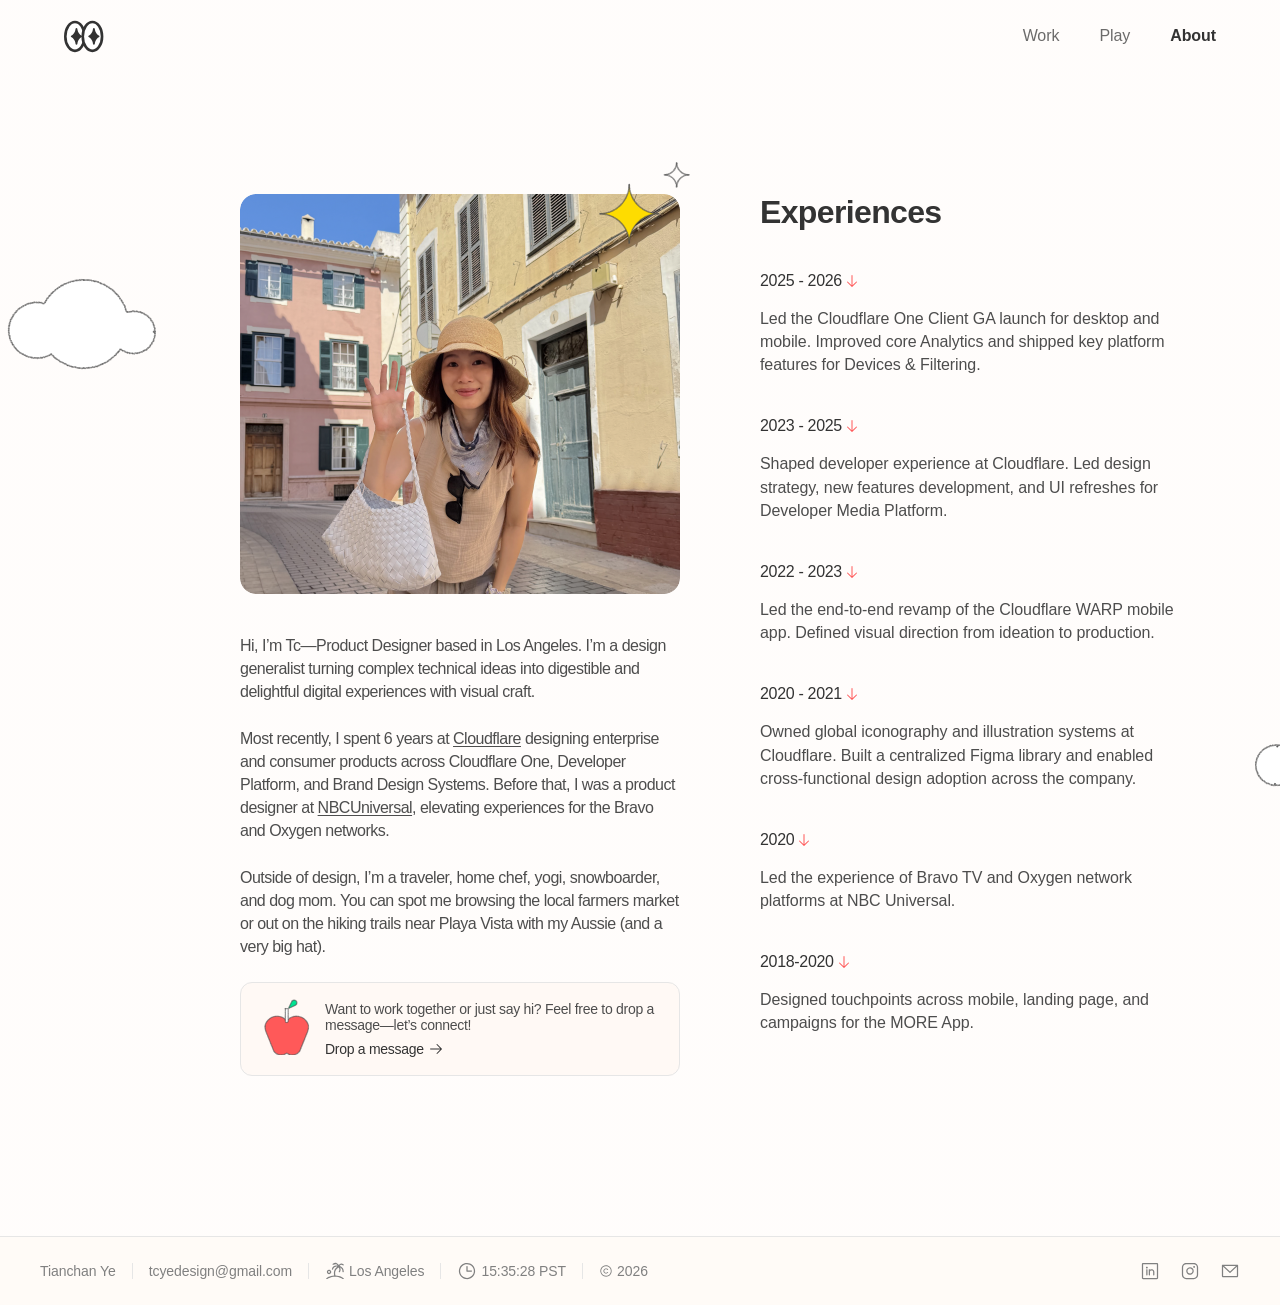
==== about.html @ 5f695e91 "Configure Web3Forms access key for About contact form Also ship sticky-nav scroll-up fix (overflow-x" ====
<!DOCTYPE html>
<html lang="en">
<head>
    <meta charset="UTF-8">
    <meta name="viewport" content="width=device-width, initial-scale=1.0">
    <meta name="description" content="About Tianchan Ye — Product Designer based in Los Angeles.">
    <!-- Web3Forms public access key (safe for frontend). Paste key from https://web3forms.com -->
    <meta name="web3forms-key" content="3dcd7ca0-217a-487b-964f-9d3bfb6b0e5a">
    <link rel="icon" href="assets/icons/favicon.svg?v=favicon-transparent-20260805" type="image/svg+xml">
    <link rel="icon" href="assets/icons/favicon-32.png?v=favicon-transparent-20260805" type="image/png" sizes="32x32">
    <link rel="shortcut icon" href="favicon.ico?v=favicon-transparent-20260805">
    <link rel="apple-touch-icon" href="assets/icons/apple-touch-icon.png?v=favicon-transparent-20260805">
    <link rel="preconnect" href="https://fonts.googleapis.com">
    <link rel="preconnect" href="https://fonts.gstatic.com" crossorigin>
    <link href="https://fonts.googleapis.com/css2?family=Capriola&family=Google+Sans+Flex:ital,opsz,wght@0,6..144,300;0,6..144,400;0,6..144,500;0,6..144,600;0,6..144,700;1,6..144,400&display=swap" rel="stylesheet">
    <link rel="stylesheet" href="css/tokens.css?v=gsf-light-300-20260810">
    <link rel="stylesheet" href="css/styles.css?v=sticky-nav-scroll-up-20260810">
    <link rel="stylesheet" href="css/about.css?v=about-contact-web3forms-20260810">
    <title>Tc — About</title>
</head>
<body class="about-page">
    <div class="page">
        <header class="site-header" data-site-header></header>

        <section class="about-section">
            <img class="about-deco about-deco-cloud-1" src="assets/about/cloud-1.svg?v=cloud1-viewbox-pad-20260809" alt="" width="160" height="98" aria-hidden="true">

            <div class="about-grid">
                <div class="about-col-bio">
                    <div class="about-photo">
                        <div class="about-photo-media">
                            <img src="assets/about/profile.png?v=figma-702-5098-2x-20260809b" alt="Portrait of Tianchan Ye" width="880" height="800">
                        </div>
                        <img class="about-deco about-deco-stars" src="assets/about/star-group.svg?v=stars-photo-440x400-20260809b" alt="" width="91" height="82" aria-hidden="true">
                    </div>
                    <div class="about-bio-block">
                        <div class="about-bio">
                            <p>Hi, I’m Tc—Product Designer based in Los Angeles. I’m a design generalist turning complex technical ideas into digestible and delightful digital experiences with visual craft.</p>
                            <p aria-hidden="true">&nbsp;</p>
                            <p>Most recently, I spent 6 years at <a href="https://www.cloudflare.com/" target="_blank" rel="noopener noreferrer">Cloudflare</a> designing enterprise and consumer products across Cloudflare One, Developer Platform, and Brand Design Systems. Before that, I was a product designer at <a href="https://www.nbcuniversal.com/" target="_blank" rel="noopener noreferrer">NBCUniversal</a>, elevating experiences for the Bravo and Oxygen networks.</p>
                            <p aria-hidden="true">&nbsp;</p>
                            <p>Outside of design, I’m a traveler, home chef, yogi, snowboarder, and dog mom. You can spot me browsing the local farmers market or out on the hiking trails near Playa Vista with my Aussie (and a very big hat).</p>
                        </div>
                        <div class="about-connect">
                            <div class="about-connect-card">
                                <div class="about-connect-apple-wrap" aria-hidden="true">
                                    <img class="about-connect-apple" src="assets/about/apple.svg?v=figma-702-5387-20260810" alt="" width="46" height="56">
                                </div>
                                <div class="about-connect-copy">
                                    <p class="about-connect-note">Want to work together or just say hi? Feel free to drop a message—let’s connect!</p>
                                    <button
                                        type="button"
                                        class="about-connect-btn"
                                        data-about-contact-open
                                        aria-haspopup="dialog"
                                        aria-controls="about-contact-modal"
                                    >
                                        Drop a message
                                        <img class="about-connect-btn-arrow" src="assets/icons/arrow-right.svg?v=figma-702-5387-16-20260810" alt="" width="16" height="16" aria-hidden="true">
                                    </button>
                                </div>
                            </div>
                        </div>
                    </div>
                </div>

                <div class="about-experiences">
                    <h2>Experiences</h2>
                    <div class="experience-list">
                        <article class="experience-item">
                            <div class="experience-date">2025 - 2026 <img src="assets/icons/arrow-down.svg" alt="" width="16" height="16"></div>
                            <p>Led the Cloudflare One Client GA launch for desktop and mobile. Improved core Analytics and shipped key platform features for Devices &amp; Filtering.</p>
                        </article>
                        <article class="experience-item">
                            <div class="experience-date">2023 - 2025 <img src="assets/icons/arrow-down.svg" alt="" width="16" height="16"></div>
                            <p>Shaped developer experience at Cloudflare. Led design strategy, new features development, and UI refreshes for Developer Media Platform.</p>
                        </article>
                        <article class="experience-item">
                            <div class="experience-date">2022 - 2023 <img src="assets/icons/arrow-down.svg" alt="" width="16" height="16"></div>
                            <p>Led the end-to-end revamp of the Cloudflare WARP mobile app. Defined visual direction from ideation to production.</p>
                        </article>
                        <article class="experience-item">
                            <div class="experience-date">2020 - 2021 <img src="assets/icons/arrow-down.svg" alt="" width="16" height="16"></div>
                            <p>Owned global iconography and illustration systems at Cloudflare. Built a centralized Figma library and enabled cross-functional design adoption across the company.</p>
                        </article>
                        <article class="experience-item">
                            <div class="experience-date">2020 <img src="assets/icons/arrow-down.svg" alt="" width="16" height="16"></div>
                            <p>Led the experience of Bravo TV and Oxygen network platforms at NBC Universal.</p>
                        </article>
                        <article class="experience-item">
                            <div class="experience-date">2018-2020 <img src="assets/icons/arrow-down.svg" alt="" width="16" height="16"></div>
                            <p>Designed touchpoints across mobile, landing page, and campaigns for the MORE App.</p>
                        </article>
                    </div>
                </div>
            </div>
        </section>

        <img class="about-deco about-deco-cloud-2" src="assets/about/cloud-2.svg?v=stroke-texture-2px-20260808" alt="" width="104" height="63" aria-hidden="true">

        <footer class="site-footer" data-site-footer></footer>
    </div>

    <div
        class="about-contact-modal"
        id="about-contact-modal"
        role="dialog"
        aria-modal="true"
        aria-labelledby="about-contact-title"
        hidden
    >
        <div class="about-contact-modal__backdrop" data-about-contact-close tabindex="-1"></div>
        <div class="about-contact-modal__panel" role="document" tabindex="-1">
            <div class="about-contact-modal__header">
                <h2 id="about-contact-title" class="about-contact-modal__title">Drop a message</h2>
                <button
                    type="button"
                    class="about-contact-modal__close"
                    data-about-contact-close
                    aria-label="Close message form"
                >
                    <svg width="20" height="20" viewBox="0 0 20 20" fill="none" aria-hidden="true" focusable="false">
                        <path d="M5 5l10 10M15 5L5 15" stroke="currentColor" stroke-width="1.75" stroke-linecap="round"/>
                    </svg>
                </button>
            </div>
            <form class="about-contact-form" data-about-contact-form novalidate>
                <div data-about-contact-fields>
                    <div class="about-contact-field">
                        <label for="about-contact-name">Name</label>
                        <input
                            id="about-contact-name"
                            name="name"
                            type="text"
                            autocomplete="name"
                            required
                            maxlength="120"
                            placeholder="Your name"
                        >
                    </div>
                    <div class="about-contact-field">
                        <label for="about-contact-email">Email</label>
                        <input
                            id="about-contact-email"
                            name="email"
                            type="email"
                            autocomplete="email"
                            required
                            maxlength="160"
                            placeholder="you@example.com"
                        >
                    </div>
                    <div class="about-contact-field">
                        <label for="about-contact-message">Message</label>
                        <textarea
                            id="about-contact-message"
                            name="message"
                            rows="4"
                            required
                            maxlength="2000"
                            placeholder="What would you like to say?"
                        ></textarea>
                    </div>
                    <input
                        id="about-contact-gotcha"
                        class="about-contact-gotcha"
                        type="text"
                        name="_gotcha"
                        tabindex="-1"
                        autocomplete="off"
                        aria-hidden="true"
                    >
                    <p class="about-contact-status" data-about-contact-status hidden></p>
                    <button type="submit" class="about-contact-submit" data-about-contact-submit>
                        Send message
                    </button>
                </div>
                <div class="about-contact-success" data-about-contact-success hidden tabindex="-1">
                    <p class="about-contact-success__copy" data-about-contact-success-copy>
                        Thanks! Your message was sent. I’ll get back to you soon.
                    </p>
                    <button type="button" class="about-contact-submit" data-about-contact-close>
                        Close
                    </button>
                </div>
            </form>
        </div>
    </div>

    <script src="js/site-chrome.js?v=sticky-nav-scroll-up-20260810" data-active="about" data-base=""></script>
    <script src="js/about-contact.js?v=about-contact-web3forms-key-20260810"></script>
</body>
</html>
---- css/tokens.css ----
/**
 * Design tokens — Portfolio-2026
 * Source: Figma Hl0bLM3P7zlajkoFtyNDTm (Work + project frames)
 */

:root {
  /* ——— Color primitives ——— */
  --color-white: #ffffff;
  --color-cream: #fff6ec;
  --color-note: #fffbde;
  --color-peach: #ffd4b8;
  --color-tape: #fedc00;
  --color-hat: #fbad41;
  --color-hat-stripe: #ea8800;
  --color-orange: #ff873f;
  --color-pom: #ea5400;
  --color-accent: #ff5959;
  --color-outline: #c38d6d;
  --color-brow: #a26e51;
  /* Figma Black styles */
  --color-black-strong: #333333;
  --color-black-normal: #4d4d4d;
  --color-black-subtle: #808080;
  --color-black-border: #e6e6e6;
  --color-black-background: #f7f7f7;

  --color-ink: var(--color-black-strong);
  --color-body: var(--color-black-normal);
  --color-muted: var(--color-black-subtle);
  --color-charcoal: #3a3a3a;
  --color-project-fill: #e8e0dc;
  --color-seal: #14b2ff;

  /* ——— Color semantic ——— */
  --bg: var(--color-cream);
  --bg-soft: color-mix(in srgb, var(--color-cream) 20%, transparent);
  --surface: var(--color-white);
  /* Text: only Black strong / normal / subtle — no navy */
  --text: var(--color-black-strong);
  --text-strong: var(--color-black-strong);
  --text-ink: var(--color-black-strong);
  --text-body: var(--color-black-normal);
  --text-muted: var(--color-black-subtle);
  --text-80: var(--color-black-normal);
  --text-66: var(--color-black-subtle);
  --text-accent: var(--color-accent);
  --border: var(--color-black-border);
  --chip: var(--color-black-background);
  --accent: var(--color-accent);
  --note: var(--color-note);
  --note-border: color-mix(in srgb, var(--color-outline) 60%, transparent);
  --note-divider: color-mix(in srgb, var(--color-outline) 60%, transparent);
  --note-shadow: color-mix(in srgb, var(--color-orange) 20%, transparent);
  --outline: color-mix(in srgb, var(--color-outline) 60%, transparent);
  --dog-peach: color-mix(in srgb, var(--color-peach) 60%, transparent);
  --hat-pom: var(--color-pom);
  --project-placeholder: var(--color-project-fill);

  /* ——— Typography primitives ——— */
  --font-sans: "Google Sans Flex", sans-serif;
  --font-display: "Capriola", sans-serif;
  --font-mono: "Reddit Mono", monospace;
  --font-weight-light: 300;
  --font-weight-regular: 400;
  --font-weight-medium: 500;
  --font-weight-semibold: 600;
  --font-weight-bold: 700;

  /* ——— Text styles (from Figma Google Sans Flex) ——— */

  /* Hero title — 64 Semibold / -1.28 */
  --text-hero-size: clamp(40px, 4.5vw, 64px);
  --text-hero-weight: var(--font-weight-semibold);
  --text-hero-line: 1.19;
  --text-hero-tracking: -1.28px;

  /* Name accent (Tc) — Capriola Semibold / -2% */
  --text-name-family: var(--font-display);
  --text-name-weight: var(--font-weight-semibold);
  --text-name-tracking: -0.8px;

  /* Page title (project h1) — 40 Semibold / -0.8 / lh ~1.252 */
  --text-display-size: 40px;
  --text-display-weight: var(--font-weight-semibold);
  --text-display-line: 1.252;
  --text-display-tracking: -0.8px;

  /* Section header (h2) — 32 Semibold / -0.64 / lh ~1.252 */
  --text-title-lg-size: 32px;
  --text-title-lg-weight: var(--font-weight-semibold);
  --text-title-lg-line: 1.252;
  --text-title-lg-tracking: -0.64px;

  /* Subhead / project card title — 24 Semibold / -0.48 / lh ~1.252 */
  --text-title-md-size: 24px;
  --text-title-md-weight: var(--font-weight-semibold);
  --text-title-md-line: 1.252;
  --text-title-md-tracking: -0.48px;

  /* Hero / section intro — 20 Regular / -0.4 / lh 1.4 */
  --text-body-lg-size: 20px;
  --text-body-lg-weight: var(--font-weight-regular);
  --text-body-lg-line: 1.4;
  --text-body-lg-tracking: -0.4px;

  /* Body — 16 Regular / -0.08 / lh ~1.45 */
  --text-body-size: 16px;
  --text-body-weight: var(--font-weight-regular);
  --text-body-line: 1.45;
  --text-body-tracking: -0.08px;

  /* Label / meta / callout / nav — 16 Medium / -0.32 */
  --text-label-size: 16px;
  --text-label-weight: var(--font-weight-medium);
  --text-label-line: 1.252;
  --text-label-tracking: -0.32px;

  /* Nav alias (same as label) */
  --text-nav-size: var(--text-label-size);
  --text-nav-weight: var(--text-label-weight);
  --text-nav-tracking: -0.08px;

  /* Image caption — 14 Regular Italic / -0.28 */
  --text-caption-size: 14px;
  --text-caption-weight: var(--font-weight-regular);
  --text-caption-style: italic;
  --text-caption-line: 1.252;
  --text-caption-tracking: -0.28px;

  /* Chip / footnote — 14 Medium / -0.28 */
  --text-footnote-size: 14px;
  --text-footnote-weight: var(--font-weight-medium);
  --text-footnote-tracking: -0.28px;

  /* Phase tag — 12 Regular / -0.24 */
  --text-tag-size: 12px;
  --text-tag-weight: var(--font-weight-regular);
  --text-tag-tracking: -0.24px;

  /* Figma text style “Note” — 14 Italic / -2% (~-0.28) / Black normal */
  --text-note-size: 14px;
  --text-note-weight: var(--font-weight-regular);
  --text-note-style: italic;
  --text-note-line: normal;
  --text-note-tracking: -0.28px;

  --max: 1440px;
}

/* ——— Text style utilities ——— */
.text-hero {
  font-family: var(--font-sans);
  font-size: var(--text-hero-size);
  font-weight: var(--text-hero-weight);
  line-height: var(--text-hero-line);
  letter-spacing: var(--text-hero-tracking);
}

.text-name {
  font-family: var(--text-name-family);
  font-weight: var(--text-name-weight);
  letter-spacing: var(--text-name-tracking);
  color: var(--text-accent);
}

.text-display {
  font-family: var(--font-sans);
  font-size: var(--text-display-size);
  font-weight: var(--text-display-weight);
  line-height: var(--text-display-line);
  letter-spacing: var(--text-display-tracking);
  color: var(--text-strong);
}

.text-title-lg {
  font-family: var(--font-sans);
  font-size: var(--text-title-lg-size);
  font-weight: var(--text-title-lg-weight);
  line-height: var(--text-title-lg-line);
  letter-spacing: var(--text-title-lg-tracking);
  color: var(--text-strong);
}

.text-title-md {
  font-family: var(--font-sans);
  font-size: var(--text-title-md-size);
  font-weight: var(--text-title-md-weight);
  line-height: var(--text-title-md-line);
  letter-spacing: var(--text-title-md-tracking);
  color: var(--text-strong);
}

.text-body-lg {
  font-family: var(--font-sans);
  font-size: var(--text-body-lg-size);
  font-weight: var(--text-body-lg-weight);
  line-height: var(--text-body-lg-line);
  letter-spacing: var(--text-body-lg-tracking);
  color: var(--text-body);
}

.text-body {
  font-family: var(--font-sans);
  font-size: var(--text-body-size);
  font-weight: var(--text-body-weight);
  line-height: var(--text-body-line);
  letter-spacing: var(--text-body-tracking);
  color: var(--text-body);
}

.text-label {
  font-family: var(--font-sans);
  font-size: var(--text-label-size);
  font-weight: var(--text-label-weight);
  line-height: var(--text-label-line);
  letter-spacing: var(--text-label-tracking);
  color: var(--text-strong);
}

.text-nav {
  font-family: var(--font-sans);
  font-size: var(--text-nav-size);
  font-weight: var(--text-nav-weight);
  letter-spacing: var(--text-nav-tracking);
  text-transform: capitalize;
}

.text-caption {
  font-family: var(--font-sans);
  font-size: var(--text-caption-size);
  font-weight: var(--text-caption-weight);
  font-style: var(--text-caption-style);
  line-height: var(--text-caption-line);
  letter-spacing: var(--text-caption-tracking);
  color: var(--text-muted);
}

.text-footnote {
  font-family: var(--font-sans);
  font-size: var(--text-footnote-size);
  font-weight: var(--text-footnote-weight);
  letter-spacing: var(--text-footnote-tracking);
  color: var(--text-strong);
}

/* Figma “Note” — Google Sans Flex Italic 14 / Black normal (#4d4d4d) */
.text-note {
  font-family: var(--font-sans);
  font-size: var(--text-note-size);
  font-weight: var(--text-note-weight);
  font-style: var(--text-note-style);
  line-height: var(--text-note-line);
  letter-spacing: var(--text-note-tracking);
  color: var(--color-black-normal);
}
---- css/styles.css ----
* {
  box-sizing: border-box;
}

html {
  scroll-behavior: smooth;
  /* Clip sideways overflow WITHOUT creating a scrollport.
     `overflow-x: hidden` forces overflow-y to `auto`, which breaks
     `position: sticky` on the site header (hide/show-on-scroll-up).
     `clip` still blocks horizontal bleed but keeps sticky working. */
  overflow-x: clip;
  max-width: 100%;
  /* Overscroll / rubber-band below footer matches footer fill (not bare white). */
  background-color: color-mix(in srgb, var(--color-cream) 40%, #fff);
}

body {
  margin: 0;
  width: 100%;
  max-width: 100%;
  overflow-x: clip;
  overscroll-behavior-x: none;
  font-family: var(--font-sans);
  background:
    linear-gradient(90deg, rgba(255, 243, 236, 0.2), rgba(255, 243, 236, 0.2)),
    #fff;
  color: var(--text-body);
  -webkit-font-smoothing: antialiased;
}

img {
  display: block;
  max-width: 100%;
}

a {
  color: inherit;
  text-decoration: none;
}

.page {
  position: relative;
  width: 100%;
  max-width: var(--max);
  margin: 0 auto;
  /* Do NOT set overflow-x here — it forces overflow-y to auto and breaks sticky header. */
}

/* Header — Figma 647:3104: py 20 / px 64
   Full-bleed breakout (same technique as `.hero-band`).
   Non-home pages: page wash (#fff + 20% #FFF3EC) + underline.
   Home (over hero only): #FFFAF7 + noise tile. Past hero: same page wash.
   Underline: only when scrolled from top (scrollY > 0), site-wide.
   Auto-hide: translateY(-100%) on scroll down; restore on scroll up. */
.site-header {
  position: sticky;
  top: 0;
  z-index: 100;
  display: flex;
  align-items: center;
  justify-content: space-between;
  width: 100vw;
  margin-left: calc(50% - 50vw);
  padding: 20px 64px;
  /* Default = page body wash (Play / About / project pages). Home overrides below. */
  background-color: #fff;
  background-image: linear-gradient(
    90deg,
    rgba(255, 243, 236, 0.2),
    rgba(255, 243, 236, 0.2)
  );
  border-bottom: 1px solid transparent;
  transform: translateY(0);
  transition:
    transform 0.28s ease,
    background-color 0.2s ease,
    border-color 0.2s ease,
    background-image 0.2s ease;
  will-change: transform;
}

/* Underline once the page has left the very top — matches .hero-band (#e6e6e6) */
.site-header.is-scrolled {
  border-bottom-color: var(--border);
}

/* Home default while header overlaps the hero band */
.site-header.is-home-hero {
  /* Figma 848:7376 Noise — #FFF9F5 + fractalNoise tile (rgba(56,56,56,0.2)) */
  background-color: #fff9f5;
  background-image: url("../assets/hero/v2/hero-noise.png?v=figma-848-7376-20260809");
  background-repeat: repeat;
  background-size: 400px 400px;
}

.site-header.is-hidden {
  transform: translateY(-100%);
}

/* Match page body wash once past the home hero (same as default non-home) */
.site-header.is-past-hero {
  background-color: #fff;
  background-image: linear-gradient(
    90deg,
    rgba(255, 243, 236, 0.2),
    rgba(255, 243, 236, 0.2)
  );
}

@media (prefers-reduced-motion: reduce) {
  .site-header {
    transition: none;
  }
}

.logo {
  display: inline-flex;
  align-items: center;
  justify-content: center;
  flex-shrink: 0;
  width: 40px;
  aspect-ratio: 39 / 32;
  height: auto;
  line-height: 0;
}

.logo img,
.logo-eyes {
  display: block;
  width: 100%;
  height: 100%;
  object-fit: contain;
  object-position: center;
  overflow: visible;
}

.logo-eye {
  transform-box: fill-box;
  transform-origin: center;
  transform: translateY(0);
}

@keyframes logo-eye-bounce {
  0%,
  100% {
    transform: translateY(0);
  }
  35% {
    transform: translateY(-2.5px);
  }
  60% {
    transform: translateY(0.6px);
  }
  80% {
    transform: translateY(-0.4px);
  }
}

.logo:hover .logo-eye--left,
.logo:focus-visible .logo-eye--left {
  animation: logo-eye-bounce 0.5s cubic-bezier(0.34, 1.3, 0.64, 1);
}

.logo:hover .logo-eye--right,
.logo:focus-visible .logo-eye--right {
  animation: logo-eye-bounce 0.5s cubic-bezier(0.34, 1.3, 0.64, 1) 0.07s;
}

@media (prefers-reduced-motion: reduce) {
  .logo:hover .logo-eye,
  .logo:focus-visible .logo-eye {
    animation: none;
  }
}

.nav-cluster {
  display: flex;
  align-items: center;
  margin-left: auto;
}

.nav {
  display: flex;
  align-items: center;
  gap: 40px;
  font-size: var(--text-nav-size);
  font-weight: var(--text-nav-weight);
  letter-spacing: var(--text-nav-tracking);
  line-height: var(--text-label-line);
  text-transform: capitalize;
  color: var(--text-strong);
}

.nav a {
  opacity: 0.72;
  font-weight: inherit;
  transition: opacity 0.2s ease, font-weight 0.2s ease;
}

.nav a:hover {
  opacity: 1;
}

.nav a.active {
  opacity: 1;
  font-weight: var(--font-weight-bold);
}

/* Desktop: text tabs. Mobile: Phosphor list icon opens overflow menu. */
.nav-menu-toggle {
  display: none;
  align-items: center;
  justify-content: center;
  width: 40px;
  height: 40px;
  margin: 0;
  padding: 0;
  border: 0;
  border-radius: 8px;
  background: transparent;
  cursor: pointer;
  color: var(--text-strong);
  flex-shrink: 0;
}

.nav-menu-toggle .nav-menu-icon {
  display: block;
  width: 32px;
  height: 32px;
}

.nav-menu-toggle:focus-visible {
  outline: 2px solid var(--accent);
  outline-offset: 2px;
}

.mode-toggle {
  display: inline-flex;
  align-items: center;
  justify-content: center;
  width: 28px;
  height: 28px;
  padding: 4px;
  border: 0;
  border-radius: 100px;
  background: transparent;
  cursor: default;
  opacity: 0.72;
}

.mode-toggle img {
  width: 20px;
  height: 20px;
}

.project-link {
  display: block;
  color: inherit;
  -webkit-user-drag: none;
}

.project-link:focus-visible {
  outline: 2px solid var(--accent);
  outline-offset: 6px;
  border-radius: 16px;
}

/* Title links keep underline-free look; body copy stays outside anchors for selection */
.project-title-link {
  color: inherit;
  text-decoration: none;
}

.project-title-link:hover,
.project-title-link:focus-visible {
  color: inherit;
}

/* Hero */
/* Full-bleed background band: breaks out of `.page`'s max-width so the
   hero's background color spans the entire viewport width, while `.hero`
   itself keeps the exact same effective width/position (via max-width +
   auto margins) so its content and absolutely-positioned decorations are
   unaffected. */
.hero-band {
  position: relative;
  z-index: 2;
  /* 100vw breakout; overflow-x clip so flower/arrow overhang can't widen the page */
  width: 100vw;
  max-width: 100vw;
  margin-left: calc(50% - 50vw);
  /* Figma 848:7376 Noise — #FFF9F5 + fractalNoise tile (rgba(56,56,56,0.2)) */
  background-color: #fff9f5;
  background-image: url("../assets/hero/v2/hero-noise.png?v=figma-848-7376-20260809");
  background-repeat: repeat;
  background-size: 400px 400px;
  border-bottom: 1px solid var(--border);
  overflow-x: clip;
  overflow-y: visible;
}

/* Keep ::after free for stacking. */
.hero-band::after {
  content: none;
}

.hero-credit {
  position: absolute;
  left: 0;
  right: 0;
  bottom: 16px;
  z-index: 3;
  margin: 0;
  padding: 0 24px;
  text-align: center;
  font-family: var(--font-mono);
  font-size: 12px;
  font-weight: var(--font-weight-regular);
  line-height: 1.3;
  letter-spacing: 0;
  color: var(--color-black-subtle);
  pointer-events: auto;
  -webkit-user-select: text;
  user-select: text;
}

.hero-credit-link {
  position: relative;
  color: inherit;
  text-decoration: underline;
  text-underline-offset: 2px;
}

.hero-credit-link::before {
  content: "";
  position: absolute;
  left: -0.08em;
  right: -0.08em;
  top: 0.05em;
  bottom: 0;
  border-radius: 2px;
  background-color: rgba(254, 220, 0, 0.45);
  mix-blend-mode: multiply;
  opacity: 0;
  transition: opacity 0.2s ease;
  pointer-events: none;
}

.hero-credit-link:hover::before,
.hero-credit-link:focus-visible::before {
  opacity: 1;
}

.hero-credit-link:hover,
.hero-credit-link:focus-visible {
  outline: none;
}

.hero {
  position: relative;
  z-index: 2;
  display: flex;
  align-items: center;
  justify-content: center;
  gap: 80px;
  min-height: 0;
  max-width: var(--max);
  margin: 0 auto;
  padding: 160px 240px 200px;
  overflow: visible;
  /* Empty hero box / overflows don't steal clicks from Featured / Craft below */
  pointer-events: none;
}

.hero > .hero-copy,
.hero > .hero-visual,
.hero > .hero-note {
  pointer-events: auto;
}

.hero > .hero-deco {
  pointer-events: none;
}

.hero-deco {
  position: absolute;
  pointer-events: none;
  z-index: 1;
  display: block;
  max-width: none;
}

/* Stars near dog sit above the dog SVG's transparent bbox */
.hero-star-a,
.hero-star-b,
.hero-star-c,
.hero-star-d {
  will-change: translate;
}

.hero-star-b,
.hero-star-c,
.hero-star-d {
  z-index: 6;
  transform-origin: center;
}

@keyframes hero-star-twinkle {
  0%,
  100% {
    opacity: 1;
    scale: 1;
  }
  50% {
    opacity: 0.2;
    scale: 0.5;
  }
}

.hero-star-b.is-twinkling,
.hero-star-c.is-twinkling,
.hero-star-d.is-twinkling {
  animation: hero-star-twinkle 0.4s ease-in-out;
}

@media (prefers-reduced-motion: reduce) {
  .hero-star-b.is-twinkling,
  .hero-star-c.is-twinkling,
  .hero-star-d.is-twinkling {
    animation: none;
  }
}

/* Figma hero (650:3991) absolute coords in 1440 frame — asset freeze */
.hero-cloud {
  left: -26px;
  top: 61px;
  width: 148px;
  height: 90px;
  will-change: translate;
}

.hero-cloud-2 {
  /* Pin to right edge (Figma 1354/104 in 1440 → right: 1440-1354-104 = -18) */
  left: auto;
  right: -18px;
  top: 240px;
  width: 104px;
  height: 63px;
  transform: rotate(2.67deg);
  will-change: translate;
}

.hero-arrow-path {
  left: 975px;
  top: -35px;
  width: 257px;
  height: 240px;
  z-index: 4;
  will-change: translate;
}

/* Outline star — right of copy / arrow end (Figma Star 1 @ 1203,145 / 48) */
.hero-star-a {
  left: 1203px;
  top: 145px;
  width: 48px;
  height: 48px;
}

/*
 * Dog-orbit stars — Figma § (647:3105) vs Asset_Dog origin (277.57, 80).
 * Positioned as % of .hero-visual (339×388, was 308×353 / 280×321) so they stay
 * dog-relative when the slot scales at narrower breakpoints. Sizes use
 * width% + aspect-ratio so squares stay square as the frame shrinks.
 * Denominators keep the original Figma design-space ratios.
 *
 * Star 2 yellow @ (235.73,173.32)/40 → (-41.84, 93.32)
 * Star 3 outline @ (340.07, 45.22)/20 → ( 62.50,-34.78)
 * Star 4 outline @ (545.86,331.24)/20 → (268.29,251.24)
 */
.hero-star-b {
  left: calc(100% * -41.84 / 280);
  top: calc(100% * 93.32 / 321);
  width: calc(100% * 40 / 280);
  height: auto;
  aspect-ratio: 1;
}

.hero-star-c {
  left: calc(100% * 62.5 / 280);
  top: calc(100% * -34.78 / 321);
  width: calc(100% * 20 / 280);
  height: auto;
  aspect-ratio: 1;
}

.hero-star-d {
  left: calc(100% * 268.29 / 280);
  top: calc(100% * 251.24 / 321);
  width: calc(100% * 20 / 280);
  height: auto;
  aspect-ratio: 1;
}

.hero-track,
.hero-plane {
  display: none;
}

/*
 * Flower — Figma 703:5704 in frame 650:3991 (1440).
 * Absolute: left 1147.63 / top 553.96 / ~101×100.
 * Frame includes 72px header (py 20 + 32 logo); flower is a sibling of
 * the hero section and straddles its bottom border → in .hero-band:
 * left 1167.63px (+20px), bottom 0, translateY(50%).
 * Anchor to the centered --max frame (same as right-side hero clouds) so
 * it shifts right as the viewport grows past 1440.
 */
.hero-band > .hero-flower {
  position: absolute;
  display: block;
  left: calc(50% - (var(--max) / 2) + 1167.63px);
  top: auto;
  right: auto;
  bottom: 0;
  width: 100.88px;
  height: 100px;
  transform: translateY(50%);
  z-index: 5;
  pointer-events: auto;
  cursor: pointer;
  will-change: translate;
}

.hero-band > .hero-flower .hero-flower-static,
.hero-band > .hero-flower .hero-flower-bloom,
.hero-band > .hero-flower .hero-flower-center,
.hero-band > .hero-flower .hero-flower-line {
  position: absolute;
  inset: 0;
  display: block;
  width: 100%;
  height: 100%;
  pointer-events: none;
}

/* Petal shadows stay fixed under the bloom */
.hero-band > .hero-flower .hero-flower-static {
  z-index: 0;
}

/* Only white petals rotate — origin = yellow center (45.0282, 44.717) in 102 viewBox */
.hero-band > .hero-flower .hero-flower-bloom {
  z-index: 1;
  transform: rotate(0deg);
  transform-origin: 44.145% 43.84%;
  transition: transform 0.6s ease-in-out;
}

/* Yellow center + white inner highlight stay fixed above petals */
.hero-band > .hero-flower .hero-flower-center {
  z-index: 2;
}

/* Lower-right line stays fixed above the center */
.hero-band > .hero-flower .hero-flower-line {
  z-index: 3;
}

.hero-band > .hero-flower:hover .hero-flower-bloom {
  transform: rotate(360deg);
}

@media (prefers-reduced-motion: reduce) {
  .hero-band > .hero-flower .hero-flower-bloom {
    transition: none;
  }

  .hero-band > .hero-flower:hover .hero-flower-bloom {
    transform: rotate(0deg);
  }
}

/*
 * Arrow 2 — Figma ~76×97, centered; sits fully just below the hero banner.
 * Lives in .hero-band so it stacks above the hero noise fill.
 */
.hero-band > .deco-arrow-2 {
  position: absolute;
  left: 50%;
  top: auto;
  right: auto;
  bottom: 0;
  width: 76px;
  height: 97px;
  transform: translate(-50%, 100%);
  z-index: 6;
  pointer-events: none;
}

.hero-copy {
  position: relative;
  z-index: 2;
  flex: 0 1 600px;
  max-width: 600px;
  display: flex;
  flex-direction: column;
  gap: 24px;
  padding-top: 60px;
  order: 2;
}

.hero-copy-text {
  display: flex;
  flex-direction: column;
  gap: 16px;
  max-width: 520px;
}

.hero-copy > .live-tag {
  margin-top: 0;
  align-self: flex-start;
  width: fit-content;
  max-width: none;
}

.hero-title {
  margin: 0;
  font-family: var(--font-display);
  font-size: 40px;
  font-weight: 600;
  line-height: normal;
  letter-spacing: -0.8px;
  color: var(--text-strong);
}

.hero-title .accent {
  color: #ff5959;
  margin-left: 1px;
}

/* Explicit spacer — margin on inline glyphs is cancelled by title letter-spacing */
.hero-title .hero-kern-before-comma {
  display: inline-block;
  width: 2px;
}

.hero-title .name-c {
  margin-left: -3px;
  margin-right: 1px;
}

.hero-desc {
  margin: 0;
  max-width: 520px;
  font-family: var(--font-sans);
  font-size: 18px;
  font-weight: 400;
  line-height: 28px;
  letter-spacing: -0.36px;
  color: var(--text-strong);
}

/* Figma Live Tag 848:5451 — LA · time · temp — always one horizontal row */
.live-tag {
  display: inline-flex;
  flex-wrap: nowrap;
  align-items: center;
  justify-content: flex-start;
  gap: 8px;
  width: fit-content;
  max-width: none;
  height: auto;
  min-height: 0;
  padding: 10px 12px;
  border-radius: 20px;
  border: 1px solid rgba(0, 0, 0, 0.06);
  background: rgba(0, 0, 0, 0.02);
  font-family: var(--font-mono);
  font-size: 14px;
  font-weight: var(--font-weight-regular);
  letter-spacing: -0.28px;
  line-height: 1;
  white-space: nowrap;
  color: var(--color-black-normal);
}

.live-tag-item {
  display: inline-flex;
  flex-wrap: nowrap;
  align-items: center;
  flex-shrink: 0;
  gap: 8px;
  white-space: nowrap;
  line-height: 1;
}

.live-tag-item img {
  width: 16px;
  height: 16px;
  flex-shrink: 0;
  display: block;
}

.live-tag-dot {
  width: 3px;
  height: 3px;
  flex-shrink: 0;
  background: var(--color-black-normal);
}

.chip {
  display: inline-flex;
  align-items: center;
  gap: 8px;
  height: auto;
  padding: 6px 12px;
  border-radius: 8px;
  border: 1px solid rgba(0, 0, 0, 0.06);
  background: rgba(0, 0, 0, 0.03);
  font-size: 14px;
  font-weight: 500;
  letter-spacing: -0.28px;
  line-height: 1.2;
  color: var(--text-strong);
  white-space: nowrap;
}

.project-meta .chip,
.craft-card-meta .chip {
  gap: 0;
}

.chip-design {
  background: rgba(254, 163, 219, 0.1);
  border-color: rgba(254, 163, 219, 0.8);
}

.chip-code {
  background: rgba(169, 143, 252, 0.1);
  border-color: rgba(169, 143, 252, 0.8);
}

.chip-play {
  background: rgba(254, 220, 0, 0.1);
  border-color: rgba(255, 190, 53, 0.8);
}

/* CF1 “AI-Augmented Workflow” — red→pink + yellow tracers along gray border */
@property --chip-ai-angle {
  syntax: "<angle>";
  inherits: false;
  initial-value: 0deg;
}

.chip--ai {
  position: relative;
  isolation: isolate;
  border-color: var(--border);
  box-shadow: none;
  /* Soft blush fill — #FFA2DB at 6% */
  background: rgba(255, 162, 219, 0.06);
  /* Soft blush that pairs with --color-accent (#ff5959); no pink token in tokens.css */
  --chip-ai-pink: #ff7a9c;
  /* Lighter pink falloff for tracer 2 (distinct soft tip when both lobes show) */
  --chip-ai-pink-soft: color-mix(in srgb, var(--chip-ai-pink) 40%, white);
}

.chip--ai::before {
  content: "";
  position: absolute;
  inset: -1px;
  border-radius: inherit;
  padding: 1px;
  /* Dual soft lobes ~180° apart — red→pink then pink→soft pink, one shared rotation */
  background: conic-gradient(
    from var(--chip-ai-angle),
    transparent 0deg,
    transparent 112deg,
    color-mix(in srgb, var(--color-accent) 0%, transparent) 128deg,
    color-mix(in srgb, var(--color-accent) 45%, transparent) 142deg,
    var(--color-accent) 154deg,
    var(--chip-ai-pink) 166deg,
    color-mix(in srgb, var(--chip-ai-pink) 35%, transparent) 174deg,
    transparent 180deg,
    transparent 292deg,
    color-mix(in srgb, var(--chip-ai-pink) 0%, transparent) 308deg,
    color-mix(in srgb, var(--chip-ai-pink) 45%, transparent) 322deg,
    var(--chip-ai-pink) 334deg,
    var(--chip-ai-pink-soft) 346deg,
    color-mix(in srgb, var(--chip-ai-pink-soft) 35%, transparent) 354deg,
    transparent 360deg
  );
  -webkit-mask:
    linear-gradient(#fff 0 0) content-box,
    linear-gradient(#fff 0 0);
  -webkit-mask-composite: xor;
  mask:
    linear-gradient(#fff 0 0) content-box,
    linear-gradient(#fff 0 0);
  mask-composite: exclude;
  pointer-events: none;
  z-index: 1;
  animation: chip-ai-trace 8s linear infinite;
}

@keyframes chip-ai-trace {
  to {
    --chip-ai-angle: 360deg;
  }
}

@media (prefers-reduced-motion: reduce) {
  .chip--ai::before {
    animation: none;
    /* Soft static red→pink + pink spots on opposite sides of the gray border */
    background: conic-gradient(
      from 210deg,
      transparent 0deg,
      transparent 112deg,
      color-mix(in srgb, var(--color-accent) 0%, transparent) 128deg,
      color-mix(in srgb, var(--color-accent) 45%, transparent) 142deg,
      var(--color-accent) 154deg,
      var(--chip-ai-pink) 166deg,
      color-mix(in srgb, var(--chip-ai-pink) 35%, transparent) 174deg,
      transparent 180deg,
      transparent 292deg,
      color-mix(in srgb, var(--chip-ai-pink) 0%, transparent) 308deg,
      color-mix(in srgb, var(--chip-ai-pink) 45%, transparent) 322deg,
      var(--chip-ai-pink) 334deg,
      var(--chip-ai-pink-soft) 346deg,
      color-mix(in srgb, var(--chip-ai-pink-soft) 35%, transparent) 354deg,
      transparent 360deg
    );
  }
}

.chip img,
.inline-icon {
  width: 20px;
  height: 20px;
  flex-shrink: 0;
}

/* Hero devices */
.hero-devices {
  position: relative;
  z-index: 2;
  flex: 0 0 481px;
  width: 481px;
  height: 426px;
  margin-left: auto;
}

.hero-desktop {
  position: absolute;
  left: 104px;
  top: 0;
  width: 377px;
  height: 324px;
}

.hero-desktop-shadow {
  position: absolute;
  left: 15px;
  top: 15px;
  width: 360px;
  height: 309px;
  border-radius: 11px;
  background: rgba(255, 135, 63, 0.1);
}

.hero-desktop-window {
  position: absolute;
  inset: 0;
  display: block;
  width: 100%;
  height: 100%;
  max-width: none;
}

.hero-mobile {
  position: absolute;
  left: 0;
  top: 173px;
  width: 145px;
  height: 253px;
  z-index: 3;
}

.hero-mobile-shadow {
  position: absolute;
  left: 12px;
  top: 12px;
  width: 145px;
  height: 241px;
  border-radius: 11px;
  background: rgba(255, 135, 63, 0.1);
}

.hero-mobile-frame {
  position: relative;
  width: 145px;
  height: 241px;
}

.hero-mobile-shell {
  display: block;
  width: 145px;
  height: 241px;
  max-width: none;
}

.hero-mobile-screen {
  position: absolute;
  left: 18px;
  top: 53px;
  width: 107px;
  height: 118px;
  max-width: none;
}

/* Sticky note — CSS card height hugs copy; scalable sketch frame + fixed tape.
   Paper 220px wide; body padding 24px all sides. */
.hero-note {
  position: absolute;
  /* Viewport left edge; hover translateX(16px) → 16px inset when slid out */
  left: calc(50% - 50vw);
  top: auto;
  bottom: 40px;
  width: 252px; /* peek strip + paper (220) + tape overhang + hover offset */
  height: auto;
  z-index: 6;
  transform: none;
  overflow: visible;
  pointer-events: auto;
}

.hero-note-card {
  position: relative;
  width: 220px;
  height: auto;
  box-sizing: border-box;
  padding: 0;
  border: 0;
  border-radius: 10px;
  background: #fff6dc;
  /* Soft orange offset shadow (was baked into note-frame) */
  box-shadow: 10px 10px 0 rgba(255, 135, 63, 0.1);
  overflow: visible;
  /* Peek: show tape + right edge (~46px); rest off-screen to the left */
  transform: translateX(-174px);
  transition: transform 0.45s cubic-bezier(0.22, 1, 0.36, 1);
  will-change: transform;
}

.hero-note:hover .hero-note-card,
.hero-note:focus-within .hero-note-card {
  transform: translateX(16px);
}

.hero-note-frame {
  position: absolute;
  /* viewBox pads ~2px around paper so strokes aren’t clipped */
  left: -2px;
  top: -2px;
  width: calc(100% + 4px);
  height: calc(100% + 4px);
  max-width: none;
  pointer-events: none;
  user-select: none;
  display: block;
  overflow: visible;
}

.hero-note-tape {
  position: absolute;
  /* Horizontal tape SVG, rotated to hang on the right edge (half on / half off). */
  left: 234px;
  top: 20px;
  width: 102.161px;
  height: 28.43px;
  max-width: none;
  transform: rotate(90deg);
  transform-origin: 0 0;
  pointer-events: none;
  user-select: none;
  display: block;
  z-index: 2;
}

.hero-note-body {
  position: relative;
  padding: 24px;
  display: flex;
  flex-direction: column;
  gap: 10px;
  z-index: 1;
  pointer-events: auto;
  -webkit-user-select: text;
  user-select: text;
}

.hero-note-intro {
  margin: 0;
  font-family: var(--font-sans);
  font-size: 12px;
  font-weight: 400;
  line-height: 1.35;
  letter-spacing: -0.02em;
  color: var(--color-black-normal);
}

.hero-note-divider {
  display: block;
  width: 100%;
  height: 1px;
  margin: 0;
  pointer-events: none;
}

.hero-note-list {
  list-style: none;
  margin: 0;
  padding: 0;
  display: flex;
  flex-direction: column;
  gap: 6px;
}

.hero-note-list li {
  display: flex;
  align-items: center;
  gap: 6px;
  margin: 0;
  font-family: var(--font-sans);
  font-size: 12px;
  font-weight: 400;
  line-height: 1.3;
  letter-spacing: -0.02em;
  color: var(--color-black-normal);
}

.hero-note-list li img {
  width: 12px;
  height: 12px;
  flex-shrink: 0;
}

.hero-note-link {
  position: relative;
  color: inherit;
  text-decoration: underline;
  text-underline-offset: 2px;
}

.hero-note-link::before {
  content: "";
  position: absolute;
  left: -0.08em;
  right: -0.08em;
  top: 0.05em;
  bottom: 0;
  border-radius: 2px;
  background-color: rgba(254, 220, 0, 0.45);
  mix-blend-mode: multiply;
  opacity: 0;
  transition: opacity 0.2s ease;
  pointer-events: none;
}

.hero-note-link:hover::before,
.hero-note-link:focus-visible::before {
  opacity: 1;
}

.hero-note-link:hover,
.hero-note-link:focus-visible {
  outline: none;
}

@media (prefers-reduced-motion: reduce) {
  .hero-note-card {
    transition: none;
  }
}

/* Case-study hero covers: lock to same 960×600 frame as homepage CF1/WARP */
.project-page .case-header .case-media {
  aspect-ratio: 960 / 600;
  overflow: hidden;
  border-radius: 16px;
}

.project-page .case-header .case-media img {
  width: 100%;
  height: 100%;
  object-fit: cover;
}

.visually-hidden {
  position: absolute;
  width: 1px;
  height: 1px;
  padding: 0;
  margin: -1px;
  overflow: hidden;
  clip: rect(0, 0, 0, 0);
  white-space: nowrap;
  border: 0;
}

/* Sections */
.section {
  position: relative;
  z-index: 1;
  padding: 160px 240px;
  border-bottom: 1px solid var(--border);
}

.section-header {
  display: flex;
  flex-direction: column;
  align-items: center;
  gap: 24px;
  max-width: 800px;
  margin: 0 auto 120px;
  text-align: center;
}

.section-header-inline {
  flex-direction: row;
  align-items: center;
  justify-content: flex-start;
  gap: 8px;
  max-width: none;
  width: 100%;
  margin: 0 0 40px;
  text-align: left;
  padding: 8px 0;
}

.section-header img {
  width: 48px;
  height: 48px;
}

/* Play header flower — same petal spin as home .hero-flower */
.play-flower {
  position: relative;
  width: 66px;
  height: 64px;
  flex-shrink: 0;
  cursor: pointer;
}

.play-flower-bloom,
.play-flower-center {
  position: absolute;
  inset: 0;
  display: block;
  width: 100%;
  height: 100%;
  pointer-events: none;
}

/* Beat `.section-header img` (48×48) so layers fill the 66×64 slot */
.section-header .play-flower img {
  width: 100%;
  height: 100%;
}

.play-flower-bloom {
  z-index: 1;
  transform: rotate(0deg);
  transform-origin: 44.145% 43.84%;
  transition: transform 0.6s ease-in-out;
}

.play-flower-center {
  z-index: 2;
}

.play-flower:hover .play-flower-bloom {
  transform: rotate(360deg);
}

@media (prefers-reduced-motion: reduce) {
  .play-flower-bloom {
    transition: none;
  }

  .play-flower:hover .play-flower-bloom {
    transform: rotate(0deg);
  }
}

.section-header-inline img {
  width: 24px;
  height: 24px;
  flex-shrink: 0;
}

.section-header h2 {
  margin: 0;
  font-size: var(--text-title-lg-size);
  font-weight: var(--text-title-lg-weight);
  letter-spacing: var(--text-title-lg-tracking);
  color: var(--text-strong);
}

.section-header-inline h2 {
  font-size: 16px;
  font-weight: 500;
  letter-spacing: -0.32px;
  line-height: normal;
}

.section-header p {
  margin: 0;
  font-size: var(--text-body-lg-size);
  line-height: 1.45;
  letter-spacing: -0.1px;
  color: var(--text-body);
}

.section-note {
  font-size: var(--text-footnote-size) !important;
  font-style: italic;
  color: var(--text-muted) !important;
  letter-spacing: var(--text-footnote-tracking) !important;
}

.project {
  display: flex;
  flex-direction: column;
  gap: 0;
  max-width: 960px;
  margin: 0 auto;
}

.project-block .project {
  margin: 0;
  gap: 0;
  background: var(--surface);
  border: 1px solid var(--border);
  border-radius: 20px;
  overflow: hidden;
  box-shadow: none;
  transition: box-shadow 0.25s ease;
}

/* Figma Drop Shadow/400 — product card hover */
.project-block .project:hover,
.project-block .project:focus-within {
  box-shadow:
    0 4px 4px -4px rgba(12, 12, 13, 0.05),
    0 16px 32px -4px rgba(12, 12, 13, 0.1);
}

@media (prefers-reduced-motion: reduce) {
  .project-block .project {
    transition: none;
  }
}

.section-product > .project + .project {
  margin-top: 120px;
}

.project-image {
  position: relative;
  width: 100%;
  max-width: 960px;
  aspect-ratio: 960 / 600;
  border-radius: 0;
  overflow: hidden;
  border-bottom: 1px solid var(--border);
  background: var(--color-black-background);
}

/* CF1 + WARP share one frame — never full-bleed / never taller than 960×600 */
.project-block-cf1 .project-image,
.project-block-warp .project-image {
  width: 100%;
  max-width: 960px;
  height: auto;
  aspect-ratio: 960 / 600;
}

.project-cover-frame {
  width: 100%;
  height: 100%;
  border-radius: 0;
  overflow: hidden;
  border: 0;
  box-shadow: none;
  background: transparent;
}

.project-cover-picture {
  display: block;
  width: 100%;
  height: 100%;
}

.project-image > .project-cover,
.project-cover-frame > .project-cover,
.project-cover-picture > .project-cover,
.project-image > img:not(.project-deco) {
  display: block;
  width: 100%;
  height: 100%;
  object-fit: cover;
  border-radius: 0;
  border: 0;
  box-shadow: none;
  transition: transform 0.4s ease;
  transform-origin: center center;
}

.project-cover-link:hover .project-cover,
.project-cover-link:focus-visible .project-cover,
.project:hover .project-cover,
.project:focus-within .project-cover {
  transform: scale(1.01);
}

.project-block > .project-deco {
  position: absolute;
  display: block;
  max-width: none;
  width: auto;
  height: auto;
  object-fit: contain;
  border-radius: 0;
  z-index: 2;
  pointer-events: none;
}

/* WARP stars — filled + outline sparkle pair above top-right of cover */
.project-star-3 {
  right: 76px;
  top: -46px;
  width: 58px;
  height: 58px;
  will-change: translate;
}

.project-star-4 {
  right: 47px;
  top: -68px;
  width: 24px;
  height: 24px;
  will-change: translate;
}

/* Dog+IG — Asset_Dog 339×388 (308×353 ×1.1); body 488×460 aligned via −147/−51 */
.hero-visual {
  position: relative;
  z-index: 2;
  flex: 0 0 339px;
  width: 339px;
  height: 388px;
  overflow: visible;
}

.dog-ig {
  position: relative;
  display: block;
  width: 339px;
  height: 388px;
  margin: 0;
  z-index: 5;
  overflow: visible;
  color: inherit;
  /* Hover hit box — dog is not a link. Overflowing dog art opts into
     hover via .dog-ig-base; only .dog-ig-notes is the IG <a>. */
  pointer-events: auto;
  transition: transform 0.35s ease;
  transform-origin: center 40%;
}

.dog-ig:hover,
.dog-ig:focus-within {
  transform: scale(1.01) rotate(0.5deg);
}

.dog-ig-body,
svg.dog-ig-body {
  position: absolute;
  left: -147px;
  top: -51px;
  display: block;
  width: 488px;
  height: 460px;
  max-width: none;
  overflow: visible;
  /* Not a link — hits only drive .dog-ig:hover (scribble / notes). */
  pointer-events: none;
}

.dog-ig-base {
  /* Prefer smooth downscale of the Retina PNG over crunchy WebP edges */
  image-rendering: auto;
  /* Overflowing art must receive hover itself (.dog-ig box is smaller).
     Clicks do nothing: parent is a div; only .dog-ig-notes is the IG <a>. */
  pointer-events: auto;
}

.dog-ig-overlay {
  pointer-events: none;
}

/* Scribble overlay — same 488×460 space as dog-body; SVG text unused */
.dog-ig-callout {
  position: absolute;
  left: -147px;
  top: -51px;
  width: 488px;
  height: 460px;
  pointer-events: none;
  z-index: 2;
}

.dog-ig-callout > svg {
  display: block;
  width: 100%;
  height: 100%;
  overflow: visible;
}

.dog-ig-callout-text,
.dog-ig-callout-fallback {
  display: none;
}

/* Pencil-trace: tip (lower-right) first, then main stroke toward text */
.dog-ig-scribble-arm {
  stroke-dasharray: 1;
  stroke-dashoffset: 1;
}

.dog-ig-scribble-arm--tip {
  transition: stroke-dashoffset 0.22s cubic-bezier(0.4, 0, 0.2, 1);
}

.dog-ig-scribble-arm--main {
  transition: stroke-dashoffset 0.35s cubic-bezier(0.4, 0, 0.2, 1);
}

.dog-ig:hover .dog-ig-scribble-arm--tip,
.dog-ig:focus-within .dog-ig-scribble-arm--tip {
  stroke-dashoffset: 0;
}

.dog-ig:hover .dog-ig-scribble-arm--main,
.dog-ig:focus-within .dog-ig-scribble-arm--main {
  stroke-dashoffset: 0;
  transition: stroke-dashoffset 0.5s cubic-bezier(0.4, 0, 0.2, 1) 0.14s;
}

/* HTML notes — sole IG link (Figma IG Notes (−125, 169) ×1.21 → (−152, 205)) */
.dog-ig-notes {
  position: absolute;
  left: -152px;
  top: 205px;
  z-index: 6;
  display: flex;
  flex-direction: column;
  align-items: flex-start;
  gap: 2px;
  padding: 4px;
  margin: 0;
  text-decoration: none;
  color: inherit;
  cursor: pointer;
  /* opacity only (no visibility:hidden) so the link stays keyboard-focusable */
  opacity: 0;
  pointer-events: none;
  transition: opacity 0.22s ease;
}

.dog-ig:hover .dog-ig-notes,
.dog-ig:focus-within .dog-ig-notes {
  opacity: 1;
  pointer-events: auto;
  transition: opacity 0.28s ease 0.62s;
}

.dog-ig-notes-label {
  margin: 0;
  font-family: var(--font-sans);
  font-size: 12px;
  font-weight: var(--font-weight-regular);
  line-height: 16px;
  letter-spacing: -0.24px;
  color: var(--color-black-strong, #333);
  white-space: nowrap;
}

.dog-ig-notes-handle {
  display: inline-flex;
  align-items: center;
  gap: 4px;
  color: var(--color-black-strong, #333);
}

.dog-ig-notes-handle-text {
  font-family: var(--font-sans);
  font-size: 12px;
  font-weight: var(--font-weight-regular);
  line-height: 16px;
  letter-spacing: -0.24px;
  text-decoration: underline;
  text-underline-offset: 2px;
  text-decoration-skip-ink: none;
  border-radius: 3px;
  padding: 1px 3px;
  margin: -1px -3px;
  box-decoration-break: clone;
  -webkit-box-decoration-break: clone;
  transition: background-color 0.2s ease;
}

.dog-ig-notes:hover .dog-ig-notes-handle-text,
.dog-ig-notes:focus-visible .dog-ig-notes-handle-text {
  background-color: rgba(254, 220, 0, 0.45);
}

.dog-ig-notes-handle img {
  display: block;
  width: 16px;
  height: 16px;
  flex: 0 0 16px;
}

@media (prefers-reduced-motion: reduce) {
  .dog-ig {
    transition: none;
  }

  .dog-ig:hover,
  .dog-ig:focus-within {
    transform: none;
  }

  .dog-ig-scribble-arm,
  .dog-ig-scribble-arm--tip,
  .dog-ig-scribble-arm--main {
    transition: none;
  }

  .dog-ig:hover .dog-ig-scribble-arm--tip,
  .dog-ig:focus-within .dog-ig-scribble-arm--tip,
  .dog-ig:hover .dog-ig-scribble-arm--main,
  .dog-ig:focus-within .dog-ig-scribble-arm--main {
    stroke-dashoffset: 0;
    transition: none;
  }

  .dog-ig-notes {
    transition: none;
  }

  .dog-ig:hover .dog-ig-notes,
  .dog-ig:focus-within .dog-ig-notes {
    transition: none;
  }

  .dog-ig-notes-handle-text {
    transition: none;
  }
}

.section-product {
  position: relative;
  overflow-x: clip;
  overflow-y: visible;
  padding: 120px 240px;
}

/* Home sections below hero: real HTML copy must be selectable */
.section-product,
#visual.section {
  -webkit-user-select: text;
  user-select: text;
}

.section-product .section-header,
.section-product .project-meta,
#visual.section .section-header,
#visual.section .craft-card-meta {
  -webkit-user-select: text;
  user-select: text;
  position: relative;
  z-index: 1;
}

.section-product .project-cover,
#visual.section .craft-card-media img {
  -webkit-user-drag: none;
  user-select: none;
}

.section-product .section-header {
  margin-bottom: 40px;
}

/* Match the Work frame: first cover begins 644px into this section. */
.project-block {
  position: relative;
  max-width: 960px;
  margin: 0 auto;
}

.project-block + .project-block {
  margin-top: 100px;
}

.project-block .project + .project {
  margin-top: 0;
}

.section-deco {
  position: absolute;
  display: block;
  max-width: none;
  pointer-events: none;
  z-index: 4;
}

/* Arrow 2 placement: see `.hero-band > .deco-arrow-2` (hero-band child). */

/* Figma Cloud 3 at (163,530); cover at (240,200) → left -77, top 330 on cover */
.deco-cloud-3 {
  position: absolute;
  left: -77px;
  top: 330px;
  margin: 0;
  width: 93px;
  height: 56px;
  pointer-events: none;
  z-index: 2;
  will-change: translate;
}

/* Arrow above Visual System — center of screen */
.deco-arrow-3 {
  position: absolute;
  left: 50%;
  right: auto;
  bottom: -100px;
  top: auto;
  width: 141px;
  height: 139px;
  transform: translateX(-50%);
  pointer-events: none;
  z-index: 2;
}


.project-meta {
  display: flex;
  flex-direction: column;
  gap: 24px;
  padding: 40px;
  max-width: none;
  width: 100%;
  box-sizing: border-box;
  text-align: left;
}

.tag-group {
  display: flex;
  flex-wrap: wrap;
  gap: 8px;
}

.project-meta .tag-group {
  margin-top: 0;
}

.project-copy {
  display: flex;
  flex-direction: column;
  gap: 16px;
  max-width: 800px;
  width: 100%;
}

.project-meta h3 {
  margin: 0;
  font-size: 24px;
  font-weight: 600;
  letter-spacing: -0.48px;
  line-height: normal;
  color: var(--text-strong);
}

.project-meta p {
  margin: 0;
  font-size: 16px;
  line-height: 1.45;
  letter-spacing: -0.08px;
  color: var(--text-body);
}

/* Visual system */
.tabs {
  display: flex;
  justify-content: center;
  margin-bottom: 40px;
}

.tab-bar {
  display: flex;
  gap: 4px;
  padding: 4px;
  border-radius: 100px;
  border: 0.5px solid var(--border);
  background: var(--chip);
}

.tab {
  display: inline-flex;
  align-items: center;
  gap: 8px;
  padding: 12px 16px;
  border: 0;
  border-radius: 100px;
  background: transparent;
  color: var(--text-strong);
  font: inherit;
  font-size: var(--text-label-size);
  font-weight: var(--text-label-weight);
  letter-spacing: var(--text-label-tracking);
  cursor: pointer;
}

.tab img {
  width: 20px;
  height: 20px;
}

.tab.active {
  background: var(--surface);
  color: var(--text-strong);
  box-shadow: 0 1px 4px rgba(12, 12, 13, 0.05);
}

.visual-card {
  max-width: 960px;
  margin: 0 auto;
  display: flex;
  flex-direction: column;
  gap: 40px;
}

.visual-card h3 {
  margin: 0 0 16px;
  font-size: var(--text-title-md-size);
  font-weight: var(--text-title-md-weight);
  letter-spacing: var(--text-title-md-tracking);
  color: var(--text-strong);
}

.visual-card p {
  margin: 0;
  font-size: var(--text-body-size);
  line-height: var(--text-body-line);
  color: var(--text-body);
}

/* About */
.about-section {
  padding: 120px 240px 160px;
}

.about-grid {
  display: grid;
  grid-template-columns: 1fr 1fr;
  gap: 80px;
  max-width: 960px;
  margin: 0 auto;
  align-items: start;
}

.about-photo {
  width: 100%;
  /* Framing owned by about.css (fixed 440×440 square + cover). */
  aspect-ratio: auto;
  border-radius: 16px;
  border: 1px solid var(--border);
  background: var(--chip);
}

.about-bio {
  display: flex;
  flex-direction: column;
  gap: 16px;
  margin-top: 40px;
  font-size: var(--text-body-size);
  line-height: 1.45;
  letter-spacing: var(--text-body-tracking);
  color: var(--text-body);
}

.about-bio p {
  margin: 0;
}

.about-bio a {
  text-decoration: underline;
  text-underline-offset: 2px;
}

.about-experiences h2 {
  margin: 0 0 40px;
  font-size: var(--text-title-lg-size);
  font-weight: var(--text-title-lg-weight);
  letter-spacing: var(--text-title-lg-tracking);
  color: var(--text-strong);
}

.experience-list {
  display: flex;
  flex-direction: column;
  gap: 40px;
}

.experience-item {
  display: flex;
  flex-direction: column;
  gap: 16px;
}

.experience-date {
  display: inline-flex;
  align-items: center;
  gap: 2px;
  font-size: var(--text-label-size);
  font-weight: var(--text-label-weight);
  letter-spacing: var(--text-label-tracking);
  color: var(--text-strong);
}

.experience-date img {
  width: 16px;
  height: 16px;
}

.experience-item p {
  margin: 0;
  font-size: var(--text-body-size);
  line-height: 1.45;
  letter-spacing: var(--text-body-tracking);
  color: var(--text-body);
}

.btn-pill {
  display: inline-flex;
  align-items: center;
  justify-content: center;
  gap: 4px;
  margin-top: 40px;
  padding: 10px 20px;
  border: 1px solid var(--border);
  border-radius: 100px;
  font-size: var(--text-label-size);
  font-weight: var(--text-label-weight);
  letter-spacing: var(--text-label-tracking);
  color: var(--text-strong);
  transition: background 0.2s ease, color 0.2s ease;
}

.btn-pill img {
  width: 16px;
  height: 16px;
}

.btn-pill:hover {
  background: var(--chip);
  color: var(--text-strong);
}

/* Play */
.play-section {
  padding: 120px 240px 160px;
}

.play-grid {
  display: grid;
  grid-template-columns: 1fr 1fr;
  gap: 40px;
  max-width: 960px;
  margin: 0 auto;
}

.play-tile {
  aspect-ratio: 460 / 420;
  border-radius: 16px;
  background: var(--chip);
  overflow: hidden;
}

.play-tile img {
  display: block;
  width: 100%;
  height: 100%;
  object-fit: cover;
}

/* Case study / project detail */
.case-study {
  padding: 120px 240px 80px;
}

.case-header {
  max-width: 960px;
  margin: 0 auto 80px;
  display: flex;
  flex-direction: column;
  gap: 24px;
}

.case-header h1 {
  margin: 0;
  font-family: var(--font-sans);
  font-size: var(--text-display-size);
  font-weight: var(--text-display-weight);
  letter-spacing: var(--text-display-tracking);
  line-height: var(--text-display-line);
  color: var(--text-strong);
  white-space: pre-line;
}

.case-header .lede {
  margin: 0;
  max-width: 800px;
  font-size: var(--text-body-size);
  font-weight: var(--text-body-weight);
  line-height: var(--text-body-line);
  letter-spacing: var(--text-body-tracking);
  color: var(--text-body);
  white-space: pre-line;
}

.case-meta {
  display: grid;
  grid-template-columns: repeat(3, 1fr);
  gap: 24px;
  max-width: 960px;
  margin: 0 auto 80px;
  padding-bottom: 80px;
  border-bottom: 1px solid var(--border);
}

.case-meta dt {
  display: inline-flex;
  align-items: center;
  gap: 2px;
  margin: 0 0 16px;
  font-size: var(--text-label-size);
  font-weight: var(--text-label-weight);
  line-height: var(--text-label-line);
  letter-spacing: var(--text-label-tracking);
  color: var(--text-strong);
  text-transform: none;
}

.case-meta dt img {
  width: 16px;
  height: 16px;
}

.case-meta dd {
  margin: 0;
  font-size: var(--text-body-size);
  font-weight: var(--text-body-weight);
  line-height: var(--text-body-line);
  letter-spacing: var(--text-body-tracking);
  color: var(--text-body);
}

.case-section {
  max-width: 960px;
  margin: 0 auto 120px;
  display: flex;
  flex-direction: column;
  gap: 24px;
}

.case-section h2 {
  margin: 0;
  font-family: var(--font-sans);
  font-size: var(--text-title-lg-size);
  font-weight: var(--text-title-lg-weight);
  line-height: var(--text-title-lg-line);
  letter-spacing: var(--text-title-lg-tracking);
  color: var(--text-strong);
}

.case-section p {
  margin: 0;
  max-width: 800px;
  font-size: var(--text-body-size);
  font-weight: var(--text-body-weight);
  line-height: var(--text-body-line);
  letter-spacing: var(--text-body-tracking);
  color: var(--text-body);
  white-space: pre-line;
}

.case-section .case-outcome-list {
  margin: 0;
  padding-left: 1.4em;
  max-width: 800px;
  list-style: decimal;
  font-size: var(--text-body-size);
  font-weight: var(--text-body-weight);
  line-height: var(--text-body-line);
  letter-spacing: var(--text-body-tracking);
  color: var(--text-body);
}

.case-section .case-outcome-list li {
  margin: 0;
  padding-left: 0.25em;
}

.case-section .case-outcome-list li + li {
  margin-top: 0.5em;
}

.project-page .case-media {
  width: 100%;
  max-width: 960px;
  border-radius: 16px;
  overflow: hidden;
  background: transparent;
  box-sizing: border-box;
}

/* Figma Black/border (#e6e6e6) 0.5 stroke — Icon System concepts frames */
.project-page .case-media--outlined {
  border: 0.5px solid var(--border);
}

.project-page .case-media--radius-12 {
  border-radius: 12px;
}

/* WARP Error & Feedback (and similar) composites already paint a rounded
   grey tray + soft phone shadows — don't clip those with overflow:hidden. */
.project-page .case-media--bleed {
  border-radius: 0;
  overflow: visible;
  background: transparent;
}

.case-media img {
  display: block;
  width: 100%;
  height: auto;
  max-width: 100%;
}

/* End card — Figma “Note” + Black subtle on every project page */
.case-next {
  display: flex;
  flex-direction: column;
  align-items: center;
  gap: 0;
  max-width: 960px;
  margin: 0 auto;
  padding: 80px 24px 120px;
  text-align: center;
  color: var(--color-black-subtle);
}

.case-next-flowers {
  display: flex;
  gap: 12px;
  margin-bottom: 16px;
  font-size: 28px;
  line-height: 1;
}

.case-next p {
  margin: 0;
  font-family: var(--font-sans);
  font-size: var(--text-note-size);
  font-weight: var(--text-note-weight);
  font-style: var(--text-note-style);
  line-height: var(--text-note-line);
  letter-spacing: var(--text-note-tracking);
  color: var(--color-black-subtle);
}

.case-next-title {
  color: inherit;
  text-decoration: underline;
  text-underline-offset: 2px;
  border-radius: 3px;
  padding: 1px 3px;
  margin: -1px -3px;
  box-decoration-break: clone;
  -webkit-box-decoration-break: clone;
  transition: background-color 0.2s ease;
}

.case-next:hover .case-next-title,
.case-next:focus-visible .case-next-title {
  background-color: rgba(254, 220, 0, 0.45);
}

/* Footer — full-bleed breakout (same technique as `.site-header` / `.hero-band`):
   background and links sit near the viewport edges with a fixed 40px inset.
   Sole top rule: `.section` also draws border-bottom, so drop it on the
   sibling immediately above the footer (page-width stub over full-bleed). */
.section:has(+ .site-footer) {
  border-bottom: none;
}

.site-footer {
  display: flex;
  align-items: center;
  justify-content: space-between;
  gap: 24px;
  width: 100vw;
  margin-left: calc(50% - 50vw);
  padding: 24px 40px;
  /* Solid mix so mobile overscroll (html bg) matches the footer exactly */
  background: color-mix(in srgb, var(--color-cream) 40%, #fff);
  border-top: 1px solid var(--border);
  color: var(--color-black-subtle); /* Figma Black subtle #808080 */
}

.footer-left {
  display: flex;
  flex-wrap: wrap;
  align-items: center;
  gap: 16px;
  font-size: 14px; /* Figma Note/footer */
  letter-spacing: var(--text-body-tracking);
}

.footer-left .sep {
  width: 1px;
  height: 16px;
  background: var(--border);
}

.footer-item {
  display: inline-flex;
  align-items: center;
  gap: 4px;
}

.footer-item img {
  width: 20px;
  height: 20px;
}

.footer-item img.sm {
  width: 14px;
  height: 14px;
}

.footer-social {
  display: flex;
  gap: 20px;
}

.footer-social img {
  width: 20px;
  height: 20px;
}

/*
  Tablet (701–1100): keep desktop layout/composition, but Figma’s 240px side
  gutters leave ~288px of content on a 768 iPad. Tighten gutters only.
*/
@media (min-width: 701px) and (max-width: 1100px) {
  .site-header {
    padding-left: 40px;
    padding-right: 40px;
  }

  .hero,
  .section,
  .about-section,
  .play-section,
  .case-study,
  .site-footer {
    padding-left: 64px;
    padding-right: 64px;
  }

  /* Craft insets: see tablet block after desktop #visual rules (cascade). */
}

/* Phone ≤700px: stacked hero, hamburger nav, square covers, craft stack */
@media (max-width: 700px) {
  /* Hero + header keep 24px; under-hero page gutters are 24px */
  .site-header,
  .hero {
    padding-left: 24px;
    padding-right: 24px;
  }

  .section,
  .about-section,
  .play-section,
  .case-study,
  .site-footer {
    padding-left: 24px;
    padding-right: 24px;
  }

  .about-grid,
  .play-grid {
    grid-template-columns: 1fr;
    gap: 40px;
  }

  .case-meta,
  .project-page .case-meta {
    grid-template-columns: repeat(2, minmax(0, 1fr));
    gap: 40px;
  }

  .hero {
    flex-direction: column;
    align-items: stretch;
    min-height: auto;
    gap: 32px;
    padding-top: 64px;
    padding-bottom: 136px;
    /* Keep overflow visible so dog can reach the screen edge;
       horizontal scroll is blocked by html/body + .hero-band clip. */
    overflow: visible;
  }

  .hero-copy {
    flex: 1 1 auto;
    max-width: none;
    padding-top: 0;
    order: 2;
  }

  .hero-copy > .live-tag {
    margin-top: 0;
  }

  .hero-title {
    font-size: 40px;
    font-weight: 600;
    line-height: normal;
  }

  .hero-devices,
  .hero-note,
  .hero-arrow-path,
  .hero-star-a {
    display: none;
  }

  /* Right cloud stays pinned via base `right: -18px`; slight overhang clips in .hero-band */

  /* Desktop flower sits at ~1168px in the 1440 frame — pin to the right edge on phones */
  .hero-band > .hero-flower {
    left: auto;
    right: 16px;
    bottom: -40px; /* was bottom: 0 (+ translateY(50%)); shift 40px down */
  }

  /* Visual System & Craft mobile stack — final overrides live after desktop craft block */

  .hero-visual {
    width: 290px;
    height: 333px;
    flex: none;
    margin: 0 auto;
    order: 1;
  }

  .dog-ig {
    width: 290px;
    height: 333px;
  }

  .dog-ig-body,
  svg.dog-ig-body,
  .dog-ig-callout {
    left: -128px;
    top: -44px;
    width: 419px;
    height: 395px;
  }

  /* Keep notes ≥8px from viewport left when centered 290px visual + clip would crop */
  .dog-ig-notes {
    left: max(-130px, calc(8px - (100vw - 290px) / 2));
    top: 176px;
  }

  .section-product .project-meta {
    padding: 24px;
  }

  .section-product .project-meta h3 {
    font-size: 20px;
    letter-spacing: -0.4px;
  }

  .section-product .project-meta p {
    font-size: 14px;
  }

  .section-product .project-meta .chip,
  #visual.section .craft-card-meta .chip {
    flex-shrink: 0;
    font-size: 14px;
    letter-spacing: -0.24px;
  }

  /*
    One-line chip row (Featured + Craft on ≤700px):
    - Cancel meta side padding only so the scroll track spans the card width.
    - Default: left pad aligns with card copy; no right pad → chips crop flush
      at the card’s right edge (card overflow:hidden clips; no viewport bleed).
    - .is-scrolling (JS): no left/right pad on the scroll track.
  */
  .section-product .project-meta .tag-group,
  #visual.section .craft-card-meta .tag-group {
    flex-wrap: nowrap;
    overflow-x: auto;
    overflow-y: hidden;
    -webkit-overflow-scrolling: touch;
    overscroll-behavior-x: contain;
    scrollbar-width: none;
    margin-left: -24px;
    margin-right: -24px;
    padding-left: 24px;
    padding-right: 0;
    box-sizing: border-box;
  }

  .section-product .project-meta .tag-group.is-scrolling,
  #visual.section .craft-card-meta .tag-group.is-scrolling {
    padding-left: 0;
    padding-right: 0;
  }

  .section-product .project-meta .tag-group::-webkit-scrollbar,
  #visual.section .craft-card-meta .tag-group::-webkit-scrollbar {
    display: none;
  }

  /* Figma Mobile cover (827:4259) — square 1:1 frames on ≤700px */
  .project-image,
  .project-block-cf1 .project-image,
  .project-block-warp .project-image {
    aspect-ratio: 1;
  }

  .project-page .case-header .case-media:not(.case-media--video) {
    aspect-ratio: 1;
  }

  .project-page .case-header .case-media picture {
    display: block;
    width: 100%;
    height: 100%;
  }

  .project-page .case-header .case-media picture img {
    width: 100%;
    height: 100%;
    object-fit: cover;
  }

  .deco-arrow-2,
  .deco-arrow-3,
  .deco-cloud-3 {
    display: none;
  }

  .section {
    padding-top: 96px;
    padding-bottom: 96px;
  }

  /* After .section 96px — Featured + Craft headers: 40px above / below */
  .section-product,
  #visual.section {
    padding-top: 40px;
    padding-bottom: 80px;
  }

  .section-header {
    margin-bottom: 40px;
  }

  .project + .project {
    margin-top: 80px;
  }

  .tab-bar {
    flex-wrap: wrap;
    justify-content: center;
    border-radius: 24px;
  }

  .site-footer {
    flex-direction: column;
    align-items: flex-start;
  }

}

@media (max-width: 700px) {
  .nav-cluster {
    position: relative;
    margin-left: auto;
  }

  .nav-menu-toggle {
    display: inline-flex;
  }

  .site-header .nav {
    display: none;
    position: absolute;
    top: calc(100% + 4px);
    right: 0;
    left: auto;
    flex-direction: column;
    align-items: stretch;
    gap: 16px;
    min-width: 156px;
    padding: 16px 24px;
    border: 1px solid var(--border);
    border-radius: 12px;
    background: color-mix(in srgb, var(--color-cream) 40%, #fff);
    box-shadow: 0 8px 24px rgba(0, 0, 0, 0.08);
    z-index: 120;
  }

  .site-header.is-nav-open .nav {
    display: flex;
  }

  .site-header .nav a {
    display: block;
    white-space: nowrap;
    text-align: left;
    padding: 0;
  }

  .live-tag {
    justify-content: flex-start;
    align-items: center;
    text-align: left;
    flex-wrap: nowrap;
    white-space: nowrap;
    max-width: none;
  }

  /* Text-only live tag on phones — icons are desktop ornament */
  .live-tag-item {
    gap: 0;
    white-space: nowrap;
    flex-shrink: 0;
  }

  .live-tag-item img {
    display: none;
  }
}

/* Visual System & Craft — full-bleed track; cards start at 240px and crop at screen edge */
#visual.section {
  padding: 120px 0;
  overflow: visible;
}

#visual.section .section-header {
  padding-left: 240px;
  padding-right: 64px;
  /* Icon + title: bottom-align (scoped; other inline headers stay centered) */
  align-items: flex-end;
}

.craft-carousel {
  position: relative;
  display: flex;
  flex-direction: column;
  gap: 40px;
  width: 100%;
  overflow: visible;
}

/*
  Full-viewport clip window (same breakout as .hero-band).
  Resting cards must share the .page content line: 240px inside the centered
  --max frame. On viewports wider than --max, add the page’s side inset so the
  left card lines up with #visual .section-header (not the raw viewport edge).
  overflow:hidden crops the previous card at the screen edge.
  Vertical padding (with matching negative margin) keeps Drop Shadow/400
  from being clipped while preserving carousel spacing.
*/
.craft-viewport {
  box-sizing: border-box;
  width: 100vw;
  max-width: none;
  margin-left: calc(50% - 50vw);
  margin-top: -8px;
  margin-bottom: -40px;
  padding-top: 8px;
  padding-bottom: 40px;
  padding-left: calc(240px + max(0px, (100vw - var(--max)) / 2));
  overflow: hidden;
}

.craft-track {
  display: flex;
  width: max-content;
  gap: 32px;
  transition: transform 0.35s ease;
  will-change: transform;
}

/* Same inset as #visual .section-header (nav stays in .page; not full-bleed) */
.craft-nav {
  padding-left: 240px;
}

/*
  Tablet gutters for craft MUST follow desktop #visual rules above.
  Earlier tablet .section { 64px } does not win against #visual.section /
  .section-header / .craft-viewport (higher specificity or later source order),
  so Featured sat at 64px while Visual header + cards stayed at 240px.
*/
@media (min-width: 701px) and (max-width: 1100px) {
  #visual.section .section-header {
    padding-left: 64px;
    padding-right: 40px;
  }

  .craft-viewport {
    padding-left: calc(64px + max(0px, (100vw - var(--max)) / 2));
  }

  .craft-nav {
    padding-left: 64px;
  }
}

.craft-card {
  flex: 0 0 600px;
  max-width: 600px;
  width: 600px;
  display: flex;
  flex-direction: column;
  gap: 0;
  min-width: 0;
  text-decoration: none;
  color: inherit;
  background: var(--surface);
  border: 1px solid var(--border);
  border-radius: 16px;
  overflow: hidden;
  box-shadow: none;
  transition: box-shadow 0.25s ease;
}

/* Figma Drop Shadow/400 — craft card hover */
.craft-card:hover,
.craft-card:focus-within {
  box-shadow:
    0 4px 4px -4px rgba(12, 12, 13, 0.05),
    0 16px 32px -4px rgba(12, 12, 13, 0.1);
}

.craft-card-media-link {
  display: block;
  color: inherit;
  border-radius: 0;
}

.craft-card-media-link:focus-visible {
  outline: 2px solid var(--accent);
  outline-offset: 6px;
}

.craft-card-media {
  position: relative;
  width: 600px;
  max-width: 100%;
  height: 375px;
  border-radius: 0;
  overflow: hidden;
  border: 0;
  border-bottom: 1px solid var(--border);
  background: var(--color-black-background);
  aspect-ratio: 600 / 375;
}

.craft-card-media img {
  display: block;
  width: 100%;
  height: 100%;
  object-fit: cover;
  border: 0;
  border-radius: 0;
  transition: transform 0.4s ease;
  transform-origin: center center;
}

.craft-card-media picture {
  display: block;
  width: 100%;
  height: 100%;
}

.craft-card:hover .craft-card-media img,
.craft-card:focus-within .craft-card-media img,
.craft-card-media-link:hover .craft-card-media img,
.craft-card-media-link:focus-visible .craft-card-media img {
  transform: scale(1.01);
}

.craft-card-meta {
  display: flex;
  flex-direction: column;
  gap: 16px;
  padding: 40px;
  box-sizing: border-box;
  width: 100%;
  background: var(--surface);
}

/* Match Featured `.project-meta` tag→title (24px): meta gap stays 16 for title→body */
.craft-card-meta .tag-group {
  margin-bottom: 8px;
}

.craft-card-meta h3 {
  margin: 0;
  font-size: 24px;
  font-weight: 600;
  line-height: normal;
  letter-spacing: -0.48px;
  color: rgba(0, 0, 0, 0.8);
}

.craft-card-meta p {
  margin: 0;
  font-size: 16px;
  font-weight: 400;
  line-height: 1.45;
  letter-spacing: -0.08px;
  color: var(--text-body);
}

.craft-nav {
  display: flex;
  align-items: center;
  gap: 8px;
}

.craft-nav-btn {
  display: inline-flex;
  align-items: center;
  justify-content: center;
  width: 40px;
  height: 40px;
  padding: 0;
  border: 1px solid var(--border);
  border-radius: 8px;
  background: transparent;
  cursor: pointer;
  transition: background 0.2s ease, border-color 0.2s ease;
}

.craft-nav-btn:hover:not(:disabled) {
  background: var(--chip);
  border-color: color-mix(in srgb, var(--text-muted) 35%, var(--border));
}

.craft-nav-btn:disabled {
  opacity: 0.35;
  cursor: default;
}

.craft-nav-btn img {
  display: block;
  width: 24px;
  height: 24px;
}

@media (prefers-reduced-motion: reduce) {
  .craft-track {
    transition: none;
  }

  .craft-card {
    transition: none;
  }

  .craft-card-media img {
    transition: none;
  }

  .craft-card:hover .craft-card-media img,
  .craft-card:focus-within .craft-card-media img,
  .craft-card-media-link:hover .craft-card-media img,
  .craft-card-media-link:focus-visible .craft-card-media img {
    transform: none;
  }
}

/* Mobile: stack craft like Featured — must come after desktop craft rules */
@media (max-width: 700px) {
  #visual.section {
    padding: 40px 24px 80px;
    overflow-x: clip;
    overflow-y: visible;
  }

  #visual.section .section-header {
    padding-left: 0;
    padding-right: 0;
  }

  .craft-carousel {
    gap: 0;
  }

  .craft-viewport {
    width: 100%;
    max-width: 100%;
    margin-left: 0;
    margin-top: 0;
    margin-bottom: 0;
    padding-top: 0;
    padding-bottom: 0;
    padding-left: 0;
  }

  .craft-nav {
    padding-left: 0;
  }

  .craft-track {
    display: flex;
    flex-direction: column;
    width: 100%;
    max-width: 960px;
    margin: 0 auto;
    gap: 80px;
    transform: none !important;
    transition: none;
    will-change: auto;
  }

  .craft-card {
    flex: none;
    max-width: 100%;
    width: 100%;
    gap: 0;
  }

  .craft-card-media {
    width: 100%;
    max-width: 100%;
    height: auto;
    aspect-ratio: 1;
  }

  .craft-card-meta {
    padding: 24px;
  }

  #visual.section .craft-card-meta h3 {
    font-size: 20px;
    letter-spacing: -0.4px;
  }

  #visual.section .craft-card-meta p {
    font-size: 14px;
  }

  .craft-nav {
    display: none;
  }
}

/* Legacy visual tabs (unused on home; keep harmless) */
.visual-track {
  position: relative;
}

.visual-tabs {
  position: relative;
  display: flex;
  justify-content: center;
  align-items: center;
  width: fit-content;
  margin: 0 auto 40px;
  padding: 4px;
  background: var(--chip);
  border-radius: 23px;
  box-shadow: inset 0px 0px 3px rgba(0, 0, 0, 0.06);
}

.visual-tab-indicator {
  position: absolute;
  top: 4px;
  left: 0;
  height: 38px;
  border-radius: 19px;
  background: #ffffff;
  box-shadow: 0px 1px 4px rgba(12, 12, 13, 0.05), 0px 1px 4px rgba(12, 12, 13, 0.1);
  pointer-events: none;
  z-index: 0;
  transition: transform 0.25s ease, width 0.25s ease;
  will-change: transform, width;
}

.visual-tab {
  position: relative;
  z-index: 1;
  background: transparent;
  border: none;
  color: var(--text-strong);
  padding: 0 24px;
  height: 38px;
  border-radius: 19px;
  cursor: pointer;
  font-family: inherit;
  font-size: var(--text-label-size);
  font-weight: var(--text-label-weight);
  transition: color 0.2s ease, background 0.2s ease;
  outline: none;
  display: flex;
  align-items: center;
  justify-content: center;
}

.visual-tab:hover:not(.active) {
  color: var(--text-strong);
  background: transparent;
}

.visual-tab.active {
  background: transparent;
  color: var(--text-strong);
  box-shadow: none;
}

@media (prefers-reduced-motion: reduce) {
  .visual-tab-indicator {
    transition: none;
  }
}

.visual-slide {
  display: none;
}

.visual-slide .project {
  gap: 32px;
}

.visual-slide.active {
  display: block;
}

/* ——— Project detail page extensions (case-study / project-page) ——— */
.project-page.case-study .case-header .tag-group {
  flex-wrap: wrap;
}

.project-page .case-figure {
  margin: 0;
  display: flex;
  flex-direction: column;
  gap: 16px;
  max-width: 960px;
  width: 100%;
}

.project-page .case-media--placeholder {
  aspect-ratio: 960 / 600;
  background:
    linear-gradient(135deg, color-mix(in srgb, var(--color-peach) 35%, transparent), var(--project-placeholder));
}

/* CF1 Visual Craft — gray tray with centered demo GIF */
.project-page .case-media--cf1-motion {
  position: relative;
}

.project-page .case-media--cf1-motion .case-media__bg {
  display: block;
  width: 100%;
  height: auto;
}

.project-page .case-media--cf1-motion .case-media__gif {
  position: absolute;
  left: 50%;
  top: 50%;
  transform: translate(-50%, -50%);
  width: auto;
  height: min(560px, 72vw);
  max-width: calc(100% - 48px);
  object-fit: contain;
  /* App window only — no black matte; gray tray shows through corners */
  background: transparent;
}

.project-page .case-caption {
  margin: 0;
  font-family: var(--font-sans);
  font-size: var(--text-caption-size);
  font-weight: var(--text-caption-weight);
  font-style: var(--text-caption-style);
  line-height: var(--text-caption-line);
  letter-spacing: var(--text-caption-tracking);
  color: var(--text-muted);
  text-align: center;
}

.project-page .case-label {
  margin: 0;
  font-size: var(--text-label-size);
  font-weight: var(--text-label-weight);
  line-height: var(--text-label-line);
  letter-spacing: var(--text-label-tracking);
  color: var(--text-strong);
}

.project-page .case-media-grid {
  display: flex;
  flex-direction: column;
  gap: 24px;
  width: 100%;
  max-width: 960px;
}

.project-page .case-header > p a {
  color: inherit;
  text-decoration: underline;
  text-underline-offset: 2px;
}

.project-page .case-ext-link {
  position: relative;
  color: inherit;
  text-decoration: underline;
  text-underline-offset: 2px;
}

.project-page .case-ext-link::before {
  content: "";
  position: absolute;
  left: -0.08em;
  right: -0.08em;
  top: 0.05em;
  bottom: 0;
  border-radius: 2px;
  background-color: rgba(254, 220, 0, 0.45);
  mix-blend-mode: multiply;
  opacity: 0;
  transition: opacity 0.2s ease;
  pointer-events: none;
}

.project-page .case-ext-link:hover::before,
.project-page .case-ext-link:focus-visible::before {
  opacity: 1;
}

.project-page .case-ext-link:hover,
.project-page .case-ext-link:focus-visible {
  outline: none;
}

.project-page .case-header > p {
  margin: 0;
  max-width: 800px;
  font-size: var(--text-body-size);
  font-weight: var(--text-body-weight);
  line-height: var(--text-body-line);
  letter-spacing: var(--text-body-tracking);
  color: var(--text-body);
  white-space: pre-line;
}

.project-page .case-meta {
  grid-template-columns: repeat(3, 1fr);
}

/* Must follow .project-page .case-meta (3-col) so mobile 2-col wins the cascade */
@media (max-width: 700px) {
  .case-meta,
  .project-page .case-meta {
    grid-template-columns: repeat(2, minmax(0, 1fr));
  }
}

.project-page .case-section + .case-section {
  margin-top: 0;
}

/* Figma section stacks with itemSpacing 40 (intro + image+note blocks) */
.project-page .case-section--gap-40 {
  gap: 40px;
}

.project-page .case-section-intro {
  display: flex;
  flex-direction: column;
  gap: 24px;
  width: 100%;
}

.project-page .case-section-intro h2,
.project-page .case-section-intro p {
  margin: 0;
}

.project-page .case-subsection {
  display: flex;
  flex-direction: column;
  gap: 24px;
  margin-top: 16px;
}

.project-page .case-subhead {
  margin: 0;
  font-family: var(--font-sans);
  font-size: var(--text-title-md-size);
  font-weight: var(--text-title-md-weight);
  letter-spacing: var(--text-title-md-tracking);
  line-height: var(--text-title-md-line);
  color: var(--text-strong);
}

.project-page .case-callout {
  display: flex;
  flex-direction: column;
  gap: 16px;
  max-width: 800px;
}

.project-page .case-callout-label {
  display: inline-flex;
  align-items: center;
  gap: 4px;
  margin: 0;
  font-family: var(--font-sans);
  font-size: var(--text-label-size);
  font-weight: var(--text-label-weight);
  line-height: var(--text-label-line);
  letter-spacing: var(--text-label-tracking);
  color: var(--text-strong);
}

.project-page .case-callout-label img {
  display: block;
  flex-shrink: 0;
}

.project-page .case-callout p {
  margin: 0;
  font-size: var(--text-body-size);
  font-weight: var(--text-body-weight);
  line-height: var(--text-body-line);
  letter-spacing: var(--text-body-tracking);
  color: var(--text-body);
}

.project-page .case-phases {
  display: grid;
  grid-template-columns: 1fr auto 1fr auto 1fr;
  gap: 8px;
  align-items: stretch;
  width: 100%;
  max-width: 960px;
}

.project-page .case-phase {
  display: flex;
  flex-direction: column;
  gap: 16px;
  padding: 24px;
  border: 1px solid var(--border);
  border-radius: 8px;
  background: var(--surface);
  outline: none;
  min-width: 0;
}

.project-page .case-phase-head {
  display: flex;
  flex-direction: column;
  gap: 8px;
  padding-bottom: 16px;
  border-bottom: 1px solid var(--border);
}

.project-page .case-phase-head h3 {
  margin: 0;
  font-size: 20px;
  font-weight: var(--font-weight-semibold);
  line-height: normal;
  letter-spacing: -0.4px;
  color: var(--text-strong);
}

.project-page .case-phase-tag {
  margin: 0;
  font-size: var(--text-tag-size);
  font-weight: var(--text-tag-weight);
  line-height: normal;
  letter-spacing: var(--text-tag-tracking);
  color: var(--text-muted);
}

.project-page .case-phase-list {
  margin: 0;
  padding: 0;
  list-style: none;
  display: flex;
  flex-direction: column;
  gap: 4px;
  font-size: var(--text-caption-size);
  font-weight: var(--text-body-weight);
  font-style: normal;
  line-height: 1.45;
  letter-spacing: -0.07px;
  color: var(--text-body);
}

.project-page .case-phase-list li {
  position: relative;
  padding-left: 12px;
}

.project-page .case-phase-list li::before {
  content: "";
  position: absolute;
  left: 0;
  top: 0.65em;
  width: 3px;
  height: 3px;
  border-radius: 0;
  background: var(--accent);
  transform: translateY(-50%) rotate(45deg);
}

.project-page .case-phase-arrow {
  display: flex;
  flex-direction: column;
  align-items: center;
  justify-content: center;
  align-self: center;
  gap: 8px;
  min-width: 48px;
  padding: 0;
  color: var(--text-body);
  border: 0;
}

.project-page .case-phase-arrow-label {
  font-size: var(--text-tag-size);
  font-weight: var(--text-tag-weight);
  line-height: normal;
  letter-spacing: var(--text-tag-tracking);
  color: var(--text-body);
  white-space: nowrap;
}

.project-page .case-phase-arrow-glyph {
  display: block;
  width: 48px;
  height: 8px;
  flex-shrink: 0;
}

.project-page .case-compare {
  display: flex;
  flex-direction: column;
  align-items: center;
  gap: 24px;
  width: 100%;
  max-width: 960px;
}

.project-page .case-compare-tabs {
  position: relative;
  display: flex;
  justify-content: center;
  align-items: center;
  width: fit-content;
  margin: 0;
  padding: 4px;
  background: var(--chip);
  border-radius: 23px;
  box-shadow: inset 0px 0px 3px rgba(0, 0, 0, 0.06);
}

.project-page .case-compare-pill {
  position: absolute;
  top: 4px;
  left: 0;
  height: 38px;
  border-radius: 19px;
  background: #ffffff;
  box-shadow: 0px 1px 4px rgba(12, 12, 13, 0.05), 0px 1px 4px rgba(12, 12, 13, 0.1);
  pointer-events: none;
  z-index: 0;
  transition: transform 0.25s ease, width 0.25s ease;
  will-change: transform, width;
}

.project-page .case-compare-tab {
  position: relative;
  z-index: 1;
  display: flex;
  align-items: center;
  justify-content: center;
  height: 38px;
  padding: 0 24px;
  border: none;
  border-radius: 19px;
  background: transparent;
  color: var(--text-strong);
  cursor: pointer;
  font-family: inherit;
  font-size: var(--text-label-size);
  font-weight: var(--text-label-weight);
  letter-spacing: var(--text-label-tracking);
  line-height: var(--text-label-line);
  transition: color 0.2s ease, background 0.2s ease;
  outline: none;
}

.project-page .case-compare-tab:hover:not(.is-active) {
  color: var(--text-strong);
  background: transparent;
}

.project-page .case-compare-tab.is-active {
  background: transparent;
  color: var(--text-strong);
  box-shadow: none;
}

@media (prefers-reduced-motion: reduce) {
  .project-page .case-compare-pill {
    transition: none;
  }
}

.project-page .case-compare-panels {
  position: relative;
  width: 100%;
}

.project-page .case-compare-panel {
  width: 100%;
  margin: 0;
}

/* Beat .case-figure { display: flex } so inactive panels never stack */
.project-page .case-figure.case-compare-panel[hidden],
.project-page .case-compare-panel:not(.is-active) {
  display: none !important;
}

.project-page .case-callouts {
  display: flex;
  flex-direction: column;
  gap: 24px;
  max-width: 800px;
}

.project-page .case-next-flowers {
  display: flex;
  align-items: center;
  justify-content: center;
  gap: 12px;
}

/* Petals + center only — no shadow (static) or lower-right line */
.project-page .case-next-flower {
  position: relative;
  width: 40px;
  height: 40px;
  flex-shrink: 0;
}

.project-page .case-next-flower-bloom,
.project-page .case-next-flower-center {
  position: absolute;
  inset: 0;
  display: block;
  width: 100%;
  height: 100%;
}

.project-page .case-next-flower-bloom {
  z-index: 1;
}

.project-page .case-next-flower-center {
  z-index: 2;
}

.project-page .case-insight-grid {
  display: grid;
  grid-template-columns: repeat(2, 1fr);
  gap: 24px;
  width: 100%;
  max-width: 960px;
}

.project-page .case-insight {
  display: flex;
  flex-direction: column;
  gap: 12px;
  padding: 24px;
  border: 0;
  border-radius: 8px;
  background: var(--surface);
  /* inset ring avoids broken 1px border + radius corners on retina */
  box-shadow: inset 0 0 0 1px var(--border);
  outline: none;
  min-width: 0;
}

.project-page .case-insight h3 {
  margin: 0;
  font-size: var(--text-body-size);
  font-weight: var(--font-weight-medium);
  letter-spacing: var(--text-body-tracking);
  color: var(--text-strong);
}

.project-page .case-insight p {
  margin: 0;
  max-width: none;
  font-size: var(--text-body-size);
  line-height: 1.45;
  letter-spacing: var(--text-body-tracking);
  color: var(--text-body);
}

.project-page .case-settings-list {
  margin: 0;
  padding: 0;
  list-style: none;
  display: flex;
  flex-direction: column;
  gap: 12px;
  max-width: 800px;
}

.project-page .case-settings-list li {
  padding: 16px 20px;
  border: 0;
  border-radius: 12px;
  font-size: var(--text-body-size);
  letter-spacing: var(--text-body-tracking);
  color: var(--text-strong);
  background: var(--surface);
  box-shadow: inset 0 0 0 1px var(--border);
  outline: none;
}

.project-page .case-section.case-result {
  gap: 40px;
}

.project-page .case-result-stack {
  display: flex;
  flex-direction: column;
  gap: 24px;
  width: 100%;
  max-width: 960px;
}

.project-page .case-result-row {
  display: grid;
  grid-template-columns: 1fr 1fr;
  gap: 24px;
}

.project-page .case-result-card {
  display: flex;
  flex-direction: column;
  gap: 8px;
  padding: 24px;
  border: 0;
  border-radius: 8px;
  background: var(--surface);
  box-shadow: inset 0 0 0 1px var(--border);
  outline: none;
  min-width: 0;
}

.project-page .case-result-card p {
  margin: 0;
  max-width: none;
  font-size: var(--text-body-size);
  font-weight: var(--text-body-weight);
  line-height: var(--text-body-line);
  letter-spacing: var(--text-body-tracking);
  color: var(--text-body);
  white-space: normal;
}

.project-page .case-takeaway {
  display: flex;
  flex-direction: column;
  align-items: center;
  gap: 16px;
  padding: 40px 24px;
  border: 0;
  border-radius: 8px;
  background: var(--surface);
  box-shadow: inset 0 0 0 1px var(--border);
  outline: none;
  text-align: center;
}

.project-page .case-takeaway-heading {
  display: flex;
  flex-direction: column;
  align-items: center;
  gap: 16px;
}

.project-page .case-takeaway-heading img {
  display: block;
  width: 32px;
  height: 32px;
}

.project-page .case-takeaway p {
  margin: 0;
  max-width: 800px;
  font-size: var(--text-body-size);
  font-weight: var(--text-body-weight);
  line-height: var(--text-body-line);
  letter-spacing: var(--text-body-tracking);
  color: var(--text-body);
  white-space: normal;
}

.project-page .case-metrics {
  display: grid;
  grid-template-columns: repeat(4, 1fr);
  gap: 24px;
  width: 100%;
  max-width: 960px;
}

.project-page .case-metric {
  display: flex;
  flex-direction: column;
  gap: 8px;
  padding: 24px;
  border: 0;
  border-radius: 8px;
  background: var(--surface);
  box-shadow: inset 0 0 0 1px var(--border);
  outline: none;
  min-width: 0;
}

.project-page .case-metric-value {
  margin: 0;
  font-size: var(--text-title-md-size);
  font-weight: var(--text-title-md-weight);
  letter-spacing: var(--text-title-md-tracking);
  color: var(--text-strong);
}

.project-page .case-metric-label {
  margin: 0;
  font-size: var(--text-tag-size);
  font-weight: var(--text-tag-weight);
  letter-spacing: var(--text-tag-tracking);
  line-height: 1.25;
  color: var(--text-strong);
}

@media (max-width: 700px) {
  .project-page .case-phases {
    grid-template-columns: 1fr;
    gap: 16px;
  }

  .project-page .case-phase-arrow {
    flex-direction: row;
    align-self: center;
    gap: 8px;
    min-width: 0;
    padding: 4px 0;
  }

  .project-page .case-phase-arrow-glyph {
    /* Horizontal glyph points right; +90° makes it point down with the stack. */
    transform: rotate(90deg);
  }

  .project-page .case-insight-grid,
  .project-page .case-result-row,
  .project-page .case-metrics {
    grid-template-columns: 1fr;
  }
}
---- css/about.css ----
/**
 * About page — Figma 199:1669 (Portfolio-2026)
 * Page-scoped so home / shared chrome styles stay untouched.
 */

.about-page .page {
  position: relative;
}

.about-page .about-section {
  position: relative;
  width: 100%;
  max-width: 100%;
  padding: 120px 240px 160px;
  /* Do not overflow-x clip here — left cloud sits at a slight negative left
     (Figma overhang). html/body overflow-x:clip still blocks page scroll. */
  overflow: visible;
}

.about-page .about-grid {
  display: flex;
  gap: 80px;
  align-items: flex-start;
  width: 100%;
  max-width: 960px;
  margin: 0 auto;
}

.about-page .about-col-bio {
  position: relative;
  display: flex;
  flex-direction: column;
  gap: 40px;
  width: 440px;
  flex-shrink: 0;
  overflow: visible;
  z-index: 0;
}

.about-page .about-photo {
  position: relative;
  /* Figma 702:5098 Profile Photo — 440×400, radius 16. Shrinks if column is narrower. */
  width: 440px;
  max-width: 100%;
  aspect-ratio: 440 / 400;
  height: auto;
  /* Stars overhang the frame; clip the portrait on .about-photo-media only */
  overflow: visible;
  border: 0;
  z-index: 0;
}

.about-page .about-photo-media {
  position: absolute;
  inset: 0;
  width: auto;
  height: auto;
  border-radius: 16px;
  overflow: hidden;
  background: var(--color-white);
  z-index: 0;
}

/*
 * Portrait asset is the Figma 702:5098 export (exact crop of IMG_0494 1:
 * layer -35.65,-84.04 / 475.65×716.18 inside 440×400). Display 1:1 in frame.
 */
.about-page .about-photo-media img {
  position: absolute;
  left: 0;
  top: 0;
  width: 100%;
  height: 100%;
  max-width: none;
  pointer-events: none;
  /* Asset is the 440×400 Figma export (2×); no re-crop / no stretch */
  object-fit: cover;
  object-position: center;
  display: block;
}

.about-page .about-bio-block {
  position: relative;
  z-index: 2;
  display: flex;
  flex-direction: column;
  gap: 24px;
  width: 100%;
}

.about-page .about-bio {
  display: flex;
  flex-direction: column;
  gap: 0;
  margin: 0;
  width: 100%;
  font-family: var(--font-sans);
  font-size: var(--text-body-size);
  font-weight: var(--text-body-weight);
  line-height: 1.45;
  letter-spacing: -0.5px;
  color: var(--text-body);
  font-variation-settings: "GRAD" 0, "ROND" 0, "wdth" 100;
  word-break: break-word;
}

.about-page .about-bio p {
  margin: 0;
  line-height: 1.45;
}

.about-page .about-bio a {
  color: inherit;
  text-decoration: underline;
  text-underline-offset: 2px;
  text-decoration-skip-ink: none;
  border-radius: 3px;
  padding: 1px 3px;
  margin: -1px -3px;
  box-decoration-break: clone;
  -webkit-box-decoration-break: clone;
  transition: background-color 0.2s ease;
}

.about-page .about-bio a:hover,
.about-page .about-bio a:focus-visible {
  background-color: rgba(254, 220, 0, 0.45);
}

@media (prefers-reduced-motion: reduce) {
  .about-page .about-bio a {
    transition: none;
  }
}

/*
 * Connect card — Figma 702:5387
 * Apple (60 frame) + copy column (body GSF Light 14 + GSF Medium CTA).
 * Capriola on Google Fonts is Regular-only; fake 300 looked thick — use real GSF 300.
 */
.about-page .about-connect {
  position: relative;
  width: 100%;
}

.about-page .about-connect-card {
  display: flex;
  align-items: center;
  gap: 8px;
  width: 100%;
  padding: 16px;
  border: 1px solid var(--border);
  border-radius: 12px;
  /* Figma Connect fill */
  background-color: #fff9f5;
  box-shadow: none;
  transition: box-shadow 0.25s ease;
}

/* Figma Drop Shadow/400 — match project/craft card hover */
.about-page .about-connect-card:hover,
.about-page .about-connect-card:focus-within {
  box-shadow:
    0 4px 4px -4px rgba(12, 12, 13, 0.05),
    0 16px 32px -4px rgba(12, 12, 13, 0.1);
}

.about-page .about-connect-apple-wrap {
  display: flex;
  flex-shrink: 0;
  align-items: flex-start;
  justify-content: center;
  width: 60px;
  height: 60px;
}

.about-page .about-connect-apple {
  display: block;
  width: 45.63px;
  height: 56px;
  pointer-events: none;
  user-select: none;
}

.about-page .about-connect-copy {
  display: flex;
  flex: 1 1 auto;
  flex-direction: column;
  align-items: flex-start;
  gap: 8px;
  min-width: 0;
}

.about-page .about-connect-note {
  margin: 0;
  font-family: var(--font-sans);
  font-size: 14px;
  font-weight: var(--font-weight-light);
  line-height: normal;
  letter-spacing: -0.28px;
  color: var(--text-body);
  overflow-wrap: break-word;
}

.about-page .about-connect-btn {
  display: inline-flex;
  align-items: center;
  gap: 4px;
  margin: 0;
  padding: 0;
  border: 0;
  border-radius: 3px;
  background: none;
  font-family: var(--font-sans);
  font-size: 14px;
  font-weight: var(--font-weight-medium);
  line-height: normal;
  letter-spacing: -0.28px;
  color: var(--text-strong);
  cursor: pointer;
}

.about-page .about-connect-btn:hover {
  color: var(--text-strong);
}

.about-page .about-connect-btn:focus-visible {
  outline: 2px solid var(--color-outline);
  outline-offset: 2px;
}

.about-page .about-connect-btn-arrow {
  display: block;
  width: 16px;
  height: 16px;
  flex-shrink: 0;
  transform: translateX(0);
  transition: transform 0.2s ease;
}

.about-page .about-connect-card:hover .about-connect-btn-arrow,
.about-page .about-connect-card:focus-within .about-connect-btn-arrow {
  transform: translateX(2px);
}

@media (prefers-reduced-motion: reduce) {
  .about-page .about-connect-card {
    transition: none;
  }

  .about-page .about-connect-btn-arrow {
    transition: none;
  }
}

/* Contact message modal */
.about-contact-modal {
  position: fixed;
  inset: 0;
  z-index: 1000;
  display: flex;
  align-items: center;
  justify-content: center;
  padding: 24px;
}

.about-contact-modal[hidden] {
  display: none;
}

.about-contact-modal__backdrop {
  position: absolute;
  inset: 0;
  background: color-mix(in srgb, var(--color-black-strong) 36%, transparent);
  border: 0;
  cursor: pointer;
}

.about-contact-modal__panel {
  position: relative;
  z-index: 1;
  width: min(100%, 400px);
  max-height: min(100%, 640px);
  overflow: auto;
  box-sizing: border-box;
  padding: 24px;
  border: 1px solid var(--border);
  border-radius: 16px;
  background: var(--surface);
  box-shadow:
    0 1px 4px rgba(12, 12, 13, 0.05),
    0 12px 32px rgba(12, 12, 13, 0.12);
}

.about-contact-modal__header {
  display: flex;
  align-items: flex-start;
  justify-content: space-between;
  gap: 12px;
  margin-bottom: 20px;
}

.about-contact-modal__title {
  margin: 0;
  font-family: var(--font-display);
  font-size: 20px;
  font-weight: 400;
  line-height: 1.25;
  letter-spacing: -0.4px;
  color: var(--text-strong);
}

.about-contact-modal__close {
  display: inline-flex;
  align-items: center;
  justify-content: center;
  flex-shrink: 0;
  width: 32px;
  height: 32px;
  margin: -6px -6px 0 0;
  padding: 0;
  border: 0;
  border-radius: 8px;
  background: transparent;
  color: var(--text-body);
  cursor: pointer;
  transition: background 0.2s ease, color 0.2s ease;
}

.about-contact-modal__close:hover {
  background: var(--chip);
  color: var(--text-strong);
}

.about-contact-modal__close:focus-visible {
  outline: 2px solid var(--color-outline);
  outline-offset: 2px;
}

.about-contact-form {
  display: flex;
  flex-direction: column;
  gap: 16px;
}

.about-contact-form [data-about-contact-fields] {
  display: flex;
  flex-direction: column;
  gap: 16px;
}

.about-contact-gotcha {
  position: absolute;
  left: -10000px;
  top: auto;
  width: 1px;
  height: 1px;
  overflow: hidden;
  opacity: 0;
  pointer-events: none;
}

.about-contact-status {
  margin: 0;
  font-family: var(--font-sans);
  font-size: var(--text-footnote-size);
  font-weight: var(--text-footnote-weight);
  line-height: 1.4;
  letter-spacing: var(--text-footnote-tracking);
  color: var(--text-body);
}

.about-contact-status[data-state="error"] {
  color: var(--color-accent);
}

.about-contact-status[data-state="success"] {
  color: var(--text-strong);
}

.about-contact-status a {
  color: inherit;
  text-decoration: underline;
  text-underline-offset: 2px;
}

.about-contact-success {
  display: flex;
  flex-direction: column;
  gap: 16px;
}

.about-contact-success[hidden] {
  display: none;
}

.about-contact-success__copy {
  margin: 0;
  font-family: var(--font-sans);
  font-size: var(--text-body-size);
  font-weight: var(--text-body-weight);
  line-height: var(--text-body-line);
  letter-spacing: var(--text-body-tracking);
  color: var(--text-body);
}

.about-contact-field {
  display: flex;
  flex-direction: column;
  gap: 6px;
}

.about-contact-field label {
  font-family: var(--font-sans);
  font-size: var(--text-footnote-size);
  font-weight: var(--text-footnote-weight);
  letter-spacing: var(--text-footnote-tracking);
  color: var(--text-strong);
}

.about-contact-field input,
.about-contact-field textarea {
  box-sizing: border-box;
  width: 100%;
  margin: 0;
  padding: 10px 12px;
  border: 1px solid var(--border);
  border-radius: 8px;
  background: var(--surface);
  font-family: var(--font-sans);
  font-size: var(--text-body-size);
  font-weight: var(--text-body-weight);
  line-height: var(--text-body-line);
  letter-spacing: var(--text-body-tracking);
  color: var(--text-strong);
  resize: vertical;
  transition: border-color 0.2s ease, box-shadow 0.2s ease;
}

.about-contact-field textarea {
  min-height: 96px;
  resize: vertical;
}

.about-contact-field input::placeholder,
.about-contact-field textarea::placeholder {
  color: var(--text-muted);
}

.about-contact-field input:hover,
.about-contact-field textarea:hover {
  border-color: color-mix(in srgb, var(--color-outline) 55%, var(--border));
}

.about-contact-field input:focus,
.about-contact-field textarea:focus {
  outline: none;
  border-color: var(--color-outline);
  box-shadow: 0 0 0 3px color-mix(in srgb, var(--color-peach) 55%, transparent);
}

.about-contact-field input:invalid:not(:placeholder-shown),
.about-contact-field textarea:invalid:not(:placeholder-shown) {
  border-color: var(--color-accent);
}

.about-contact-submit {
  display: inline-flex;
  align-items: center;
  justify-content: center;
  align-self: stretch;
  margin-top: 4px;
  padding: 12px 20px;
  border: 0;
  border-radius: 100px;
  background: var(--color-black-strong);
  font-family: var(--font-sans);
  font-size: var(--text-label-size);
  font-weight: var(--text-label-weight);
  line-height: var(--text-label-line);
  letter-spacing: var(--text-label-tracking);
  color: var(--color-white);
  cursor: pointer;
  transition: background 0.2s ease, opacity 0.2s ease;
}

.about-contact-submit:hover:not(:disabled) {
  background: var(--color-charcoal);
}

.about-contact-submit:disabled {
  opacity: 0.72;
  cursor: wait;
}

.about-contact-submit:focus-visible {
  outline: 2px solid var(--color-outline);
  outline-offset: 2px;
}

.about-page .about-experiences {
  position: relative;
  z-index: 2;
  display: flex;
  flex-direction: column;
  gap: 40px;
  width: 440px;
  flex-shrink: 0;
  justify-content: center;
}

.about-page .about-experiences h2 {
  margin: 0;
  font-family: var(--font-sans);
  font-size: var(--text-title-lg-size);
  font-weight: var(--text-title-lg-weight);
  line-height: normal;
  letter-spacing: var(--text-title-lg-tracking);
  color: var(--text-strong);
  white-space: nowrap;
}

.about-page .experience-list {
  display: flex;
  flex-direction: column;
  gap: 40px;
  width: 100%;
}

.about-page .experience-item {
  display: flex;
  flex-direction: column;
  gap: 16px;
  width: 100%;
}

.about-page .experience-date {
  display: inline-flex;
  align-items: center;
  gap: 2px;
  height: 20px;
  font-family: var(--font-sans);
  font-size: var(--text-label-size);
  font-weight: var(--text-label-weight);
  letter-spacing: var(--text-label-tracking);
  line-height: normal;
  color: var(--text-strong);
  text-align: center;
}

.about-page .experience-date img {
  display: block;
  width: 16px;
  height: 16px;
  flex-shrink: 0;
}

.about-page .experience-item p {
  margin: 0;
  font-family: var(--font-sans);
  font-size: var(--text-body-size);
  font-weight: var(--text-body-weight);
  line-height: 1.45;
  letter-spacing: var(--text-body-tracking);
  color: var(--text-body);
}

.about-page .about-deco {
  position: absolute;
  pointer-events: none;
  user-select: none;
  max-width: none;
  will-change: translate;
}

/*
 * Figma About cloud ~(-26, 201) in the 1440 frame. Sit at left: 0 so the full
 * outline stays in the page box (section used to overflow-x:clip + negative
 * left, which cut the leftmost lobe). SVG viewBox is padded for stroke texture
 * that <img> would otherwise clip; size scaled to keep art ~same as before.
 */
.about-page .about-deco-cloud-1 {
  left: 0;
  top: 201.32px;
  width: 159.6px;
  height: 97.84px;
  z-index: 1;
}

/*
 * Photo-relative (Figma About 199:1669):
 * Photo at Section (240, 120); Star group at (599.011, 88)
 * → +359.011x / -32y from photo top-left. % of 440×400 frame.
 */
.about-page .about-deco-stars {
  left: calc(100% * 359.011 / 440);
  top: calc(100% * -32 / 400);
  width: calc(100% * 90.688 / 440);
  height: auto;
  aspect-ratio: 90.688 / 82;
  z-index: 1;
}

.about-page .about-deco-cloud-2 {
  left: 1255.21px;
  top: 732.86px;
  width: 104.45px;
  height: 62.95px;
  z-index: 1;
}

/* Tablet: desktop about layout, tighter gutters (matches styles.css) */
@media (min-width: 701px) and (max-width: 1100px) {
  .about-page .about-section {
    padding: 120px 64px 160px;
  }

  .about-page .about-col-bio {
    width: min(440px, 46%);
    flex-shrink: 1;
  }
}

/* Phone ≤700px — matches styles.css mobile gate */
@media (max-width: 700px) {
  .about-page .about-section {
    padding: 120px 24px 96px;
  }

  .about-page .about-grid {
    flex-direction: column;
    gap: 40px;
    max-width: none;
  }

  .about-page .about-col-bio,
  .about-page .about-experiences {
    width: 100%;
  }

  .about-contact-modal {
    padding: 16px;
    align-items: flex-end;
  }

  .about-contact-modal__panel {
    width: 100%;
    max-height: min(92vh, 640px);
    border-radius: 16px 16px 12px 12px;
  }

  .about-page .about-deco {
    display: none;
  }

  /* Same photo-relative % as desktop; clouds stay off */
  .about-page .about-photo .about-deco-stars {
    display: block;
  }
}
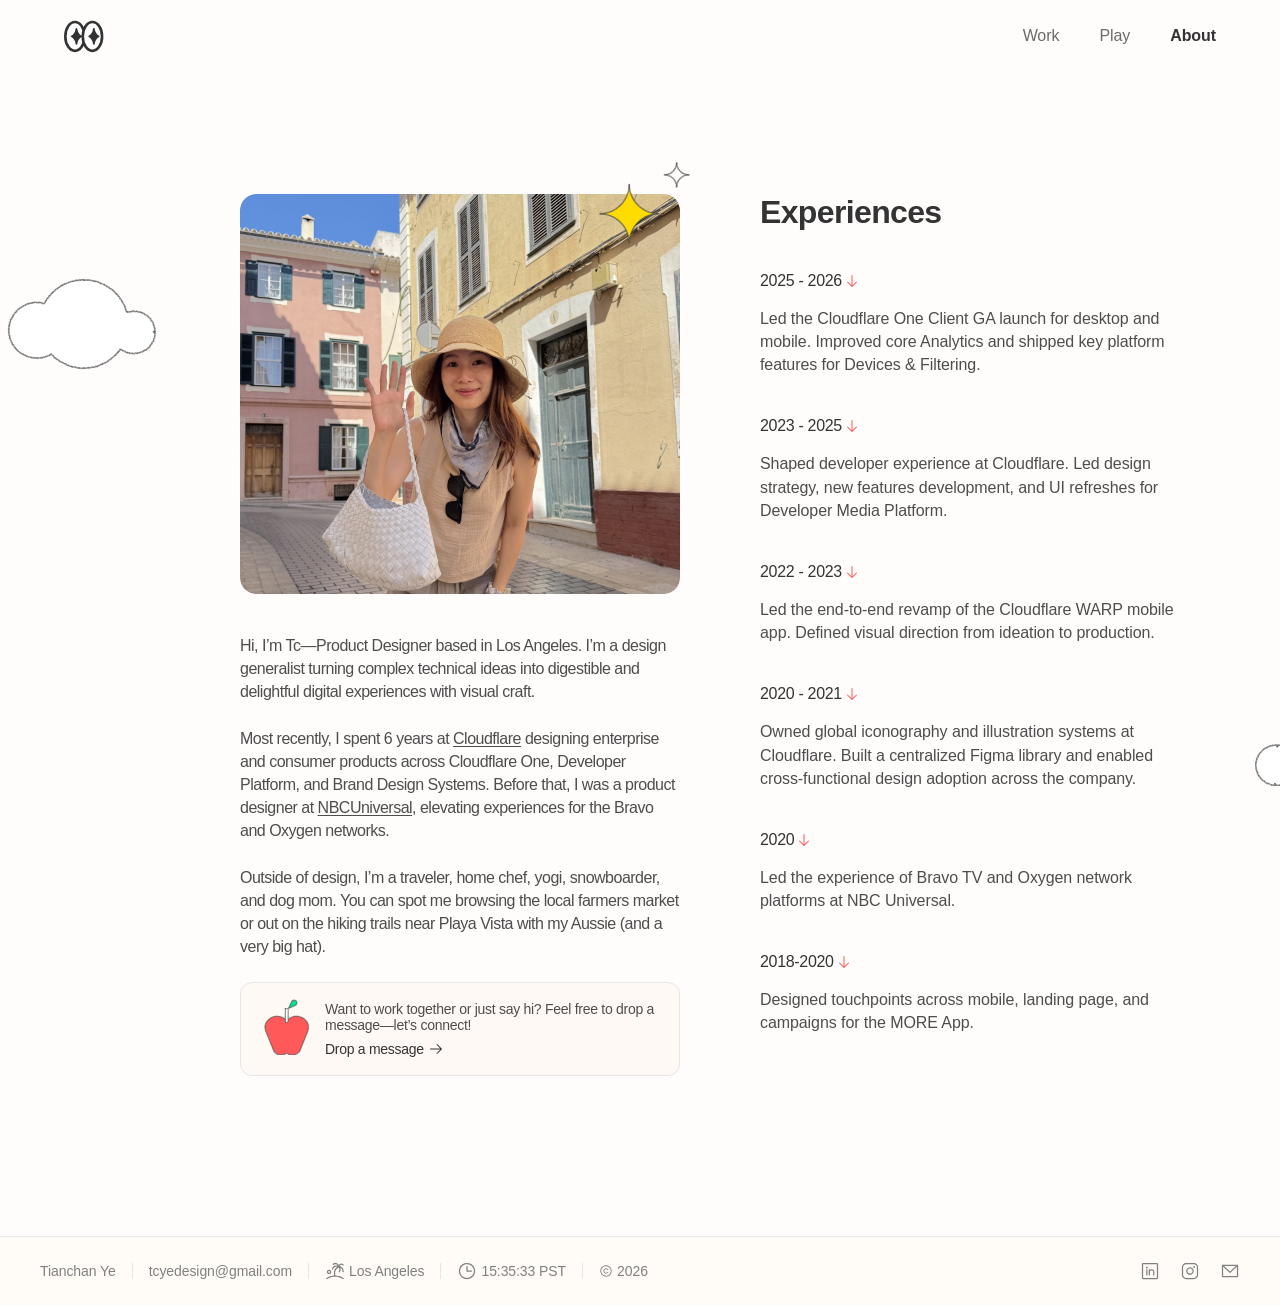
==== commit 8d661100: "Polish About connect card hover and WARP Design System tag casing. Remove the connect card drop shad" ====
--- a/about.html
+++ b/about.html
@@ -15,7 +15,7 @@
     <link href="https://fonts.googleapis.com/css2?family=Capriola&family=Google+Sans+Flex:ital,opsz,wght@0,6..144,300;0,6..144,400;0,6..144,500;0,6..144,600;0,6..144,700;1,6..144,400&display=swap" rel="stylesheet">
     <link rel="stylesheet" href="css/tokens.css?v=gsf-light-300-20260810">
     <link rel="stylesheet" href="css/styles.css?v=sticky-nav-scroll-up-20260810">
-    <link rel="stylesheet" href="css/about.css?v=about-contact-web3forms-20260810">
+    <link rel="stylesheet" href="css/about.css?v=about-connect-no-hover-shadow-20260811">
     <title>Tc — About</title>
 </head>
 <body class="about-page">
--- a/css/about.css
+++ b/css/about.css
@@ -154,15 +154,6 @@
   /* Figma Connect fill */
   background-color: #fff9f5;
   box-shadow: none;
-  transition: box-shadow 0.25s ease;
-}
-
-/* Figma Drop Shadow/400 — match project/craft card hover */
-.about-page .about-connect-card:hover,
-.about-page .about-connect-card:focus-within {
-  box-shadow:
-    0 4px 4px -4px rgba(12, 12, 13, 0.05),
-    0 16px 32px -4px rgba(12, 12, 13, 0.1);
 }
 
 .about-page .about-connect-apple-wrap {
@@ -244,10 +235,6 @@
 }
 
 @media (prefers-reduced-motion: reduce) {
-  .about-page .about-connect-card {
-    transition: none;
-  }
-
   .about-page .about-connect-btn-arrow {
     transition: none;
   }
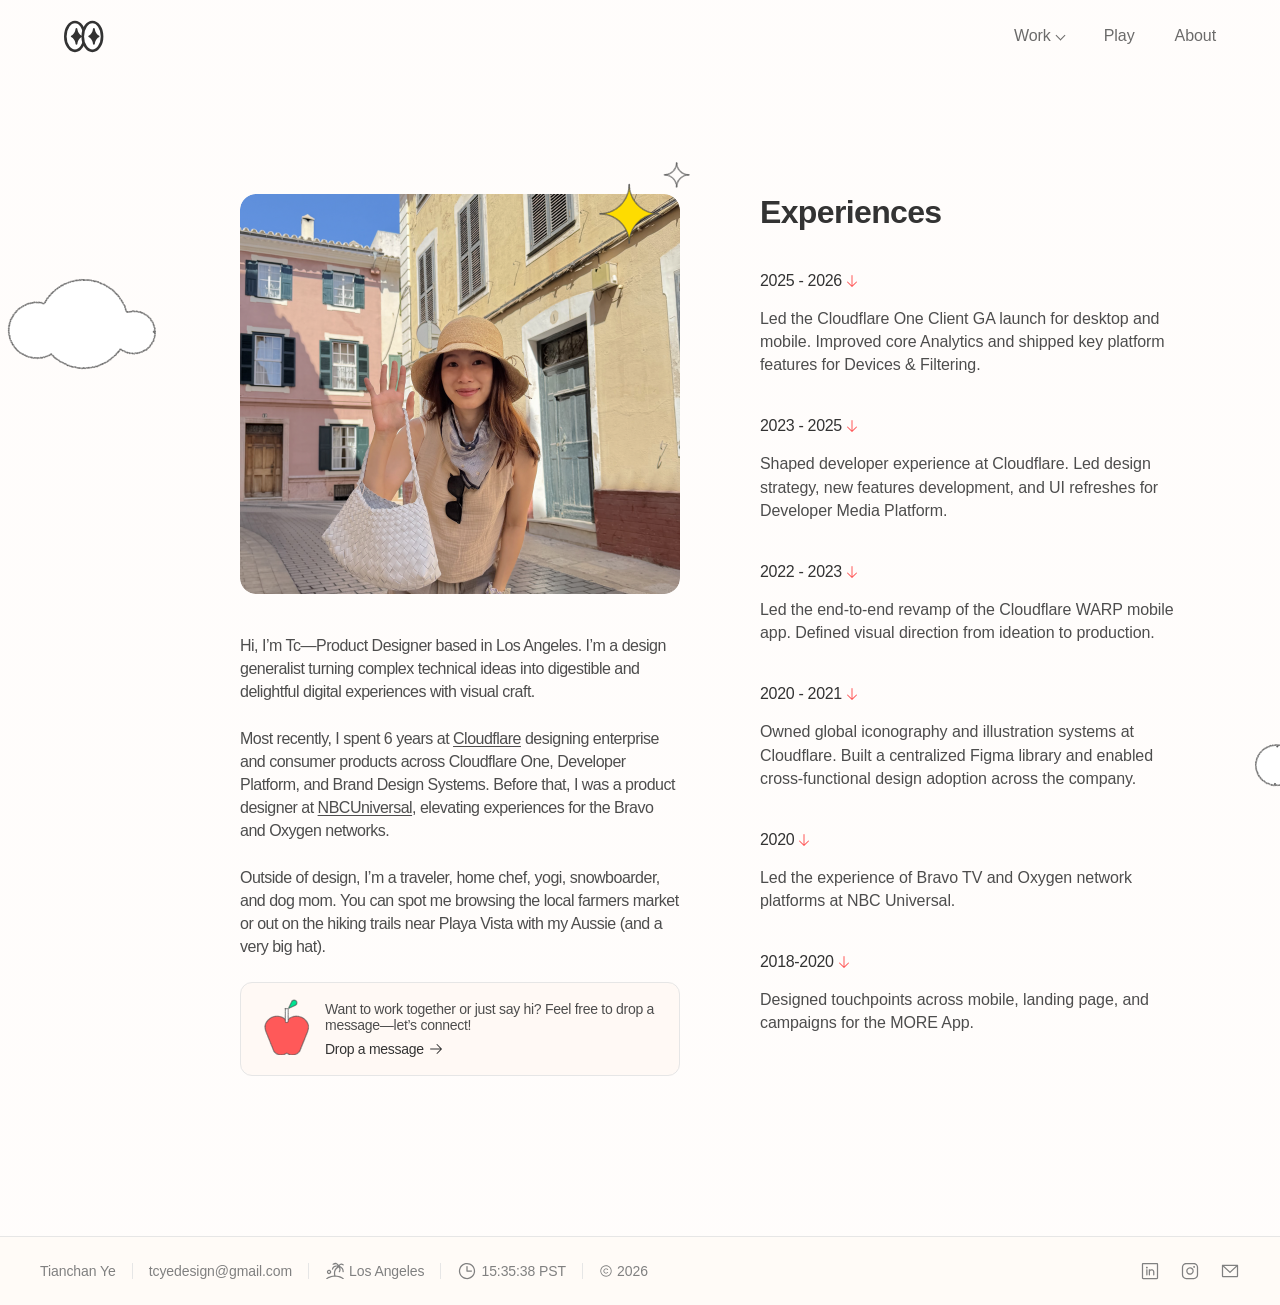
==== commit ad722058: "Add Anthropic-style Work nav dropdown and match mobile overflow hover. Also drop the duplicate CF1 A" ====
--- a/about.html
+++ b/about.html
@@ -14,7 +14,7 @@
     <link rel="preconnect" href="https://fonts.gstatic.com" crossorigin>
     <link href="https://fonts.googleapis.com/css2?family=Capriola&family=Google+Sans+Flex:ital,opsz,wght@0,6..144,300;0,6..144,400;0,6..144,500;0,6..144,600;0,6..144,700;1,6..144,400&display=swap" rel="stylesheet">
     <link rel="stylesheet" href="css/tokens.css?v=gsf-light-300-20260810">
-    <link rel="stylesheet" href="css/styles.css?v=sticky-nav-scroll-up-20260810">
+    <link rel="stylesheet" href="css/styles.css?v=work-nav-mobile-work-full-20260816">
     <link rel="stylesheet" href="css/about.css?v=about-connect-no-hover-shadow-20260811">
     <title>Tc — About</title>
 </head>
@@ -187,7 +187,7 @@
         </div>
     </div>
 
-    <script src="js/site-chrome.js?v=sticky-nav-scroll-up-20260810" data-active="about" data-base=""></script>
+    <script src="js/site-chrome.js?v=work-nav-mobile-work-full-20260816" data-active="about" data-base=""></script>
     <script src="js/about-contact.js?v=about-contact-web3forms-key-20260810"></script>
 </body>
 </html>
--- a/css/styles.css
+++ b/css/styles.css
@@ -201,9 +201,124 @@
   opacity: 1;
 }
 
-.nav a.active {
+.nav-item--work {
+  position: relative;
+  display: flex;
+  align-items: center;
+}
+
+.nav-work-trigger {
+  display: inline-flex;
+  align-items: center;
+  gap: 6px;
+}
+
+.nav-item--work:hover .nav-work-trigger,
+.nav-item--work:focus-within .nav-work-trigger {
   opacity: 1;
-  font-weight: var(--font-weight-bold);
+}
+
+.nav-work-trigger::after {
+  content: "";
+  width: 6px;
+  height: 6px;
+  margin-top: -2px;
+  border-right: 1.5px solid currentColor;
+  border-bottom: 1.5px solid currentColor;
+  transform: rotate(45deg);
+  transition: transform 0.2s ease;
+}
+
+.nav-item--work:hover .nav-work-trigger::after,
+.nav-item--work:focus-within .nav-work-trigger::after {
+  margin-top: 2px;
+  transform: rotate(225deg);
+}
+
+/* Invisible hover bridge (padding-top) so the gap doesn't close the menu. */
+.nav-work-menu {
+  position: absolute;
+  top: 100%;
+  left: 0;
+  z-index: 130;
+  padding-top: 12px;
+  width: max-content;
+  visibility: hidden;
+  opacity: 0;
+  pointer-events: none;
+  text-transform: none;
+}
+
+.nav-item--work:hover .nav-work-menu,
+.nav-item--work:focus-within .nav-work-menu {
+  visibility: visible;
+  opacity: 1;
+  pointer-events: auto;
+}
+
+.nav-work-panel {
+  display: flex;
+  flex-direction: column;
+  align-items: stretch;
+  gap: 2px;
+  width: max-content;
+  padding: 8px;
+  border: 1px solid var(--border);
+  border-radius: 16px;
+  background: #fff;
+  box-shadow:
+    0 4px 4px -4px rgba(12, 12, 13, 0.05),
+    0 16px 32px -4px rgba(12, 12, 13, 0.1);
+}
+
+.nav-work-menu a {
+  display: block;
+  margin: 0;
+  padding: 8px 12px;
+  border-radius: 10px;
+  font-family: var(--font-sans);
+  font-size: 14px;
+  font-weight: var(--font-weight-regular);
+  letter-spacing: -0.28px;
+  line-height: 1.3;
+  color: var(--text-strong);
+  opacity: 1;
+  text-transform: none;
+  white-space: nowrap;
+  background: transparent;
+  transition: background-color 0.15s ease;
+}
+
+.nav-work-menu a:hover,
+.nav-work-menu a:focus-visible,
+.nav-work-menu a:active {
+  opacity: 1;
+  background: #f7f7f7;
+}
+
+.nav-work-label {
+  margin: 6px 12px 8px;
+  font-family: var(--font-sans);
+  font-size: 11px;
+  font-weight: var(--font-weight-regular);
+  letter-spacing: -0.12px;
+  line-height: 1.3;
+  color: var(--text-muted);
+  text-transform: none;
+  white-space: nowrap;
+}
+
+.nav-work-sep {
+  height: 1px;
+  margin: 6px 12px;
+  background: var(--border);
+}
+
+@media (max-width: 700px) {
+  .nav-work-trigger::after,
+  .nav-work-menu {
+    display: none;
+  }
 }
 
 /* Desktop: text tabs. Mobile: Phosphor list icon opens overflow menu. */
@@ -2440,12 +2555,12 @@
     left: auto;
     flex-direction: column;
     align-items: stretch;
-    gap: 16px;
+    gap: 2px;
     min-width: 156px;
-    padding: 16px 24px;
+    padding: 8px;
     border: 1px solid var(--border);
     border-radius: 12px;
-    background: color-mix(in srgb, var(--color-cream) 40%, #fff);
+    background: #fff;
     box-shadow: 0 8px 24px rgba(0, 0, 0, 0.08);
     z-index: 120;
   }
@@ -2456,9 +2571,31 @@
 
   .site-header .nav a {
     display: block;
+    box-sizing: border-box;
     white-space: nowrap;
     text-align: left;
-    padding: 0;
+    margin: 0;
+    padding: 8px 12px;
+    border-radius: 10px;
+    transition: background-color 0.15s ease, opacity 0.15s ease;
+  }
+
+  .site-header .nav a:hover,
+  .site-header .nav a:focus-visible,
+  .site-header .nav a:active {
+    opacity: 1;
+    background: #f7f7f7;
+  }
+
+  .site-header .nav-item--work {
+    display: block;
+    width: 100%;
+  }
+
+  .site-header .nav-work-trigger {
+    display: block;
+    width: 100%;
+    box-sizing: border-box;
   }
 
   .live-tag {
@@ -2918,8 +3055,9 @@
   top: 50%;
   transform: translate(-50%, -50%);
   width: auto;
-  height: min(560px, 72vw);
-  max-width: calc(100% - 48px);
+  height: auto;
+  max-width: 42%;
+  max-height: 72%;
   object-fit: contain;
   /* App window only — no black matte; gray tray shows through corners */
   background: transparent;
@@ -3017,6 +3155,17 @@
 
 .project-page .case-section + .case-section {
   margin-top: 0;
+}
+
+/* Figma 975:7730 — parent stack 80px between title and grouped blocks */
+.project-page .case-section--grouped {
+  gap: 80px;
+}
+
+.project-page .case-section--grouped > .case-section--gap-40 {
+  display: flex;
+  flex-direction: column;
+  width: 100%;
 }
 
 /* Figma section stacks with itemSpacing 40 (intro + image+note blocks) */
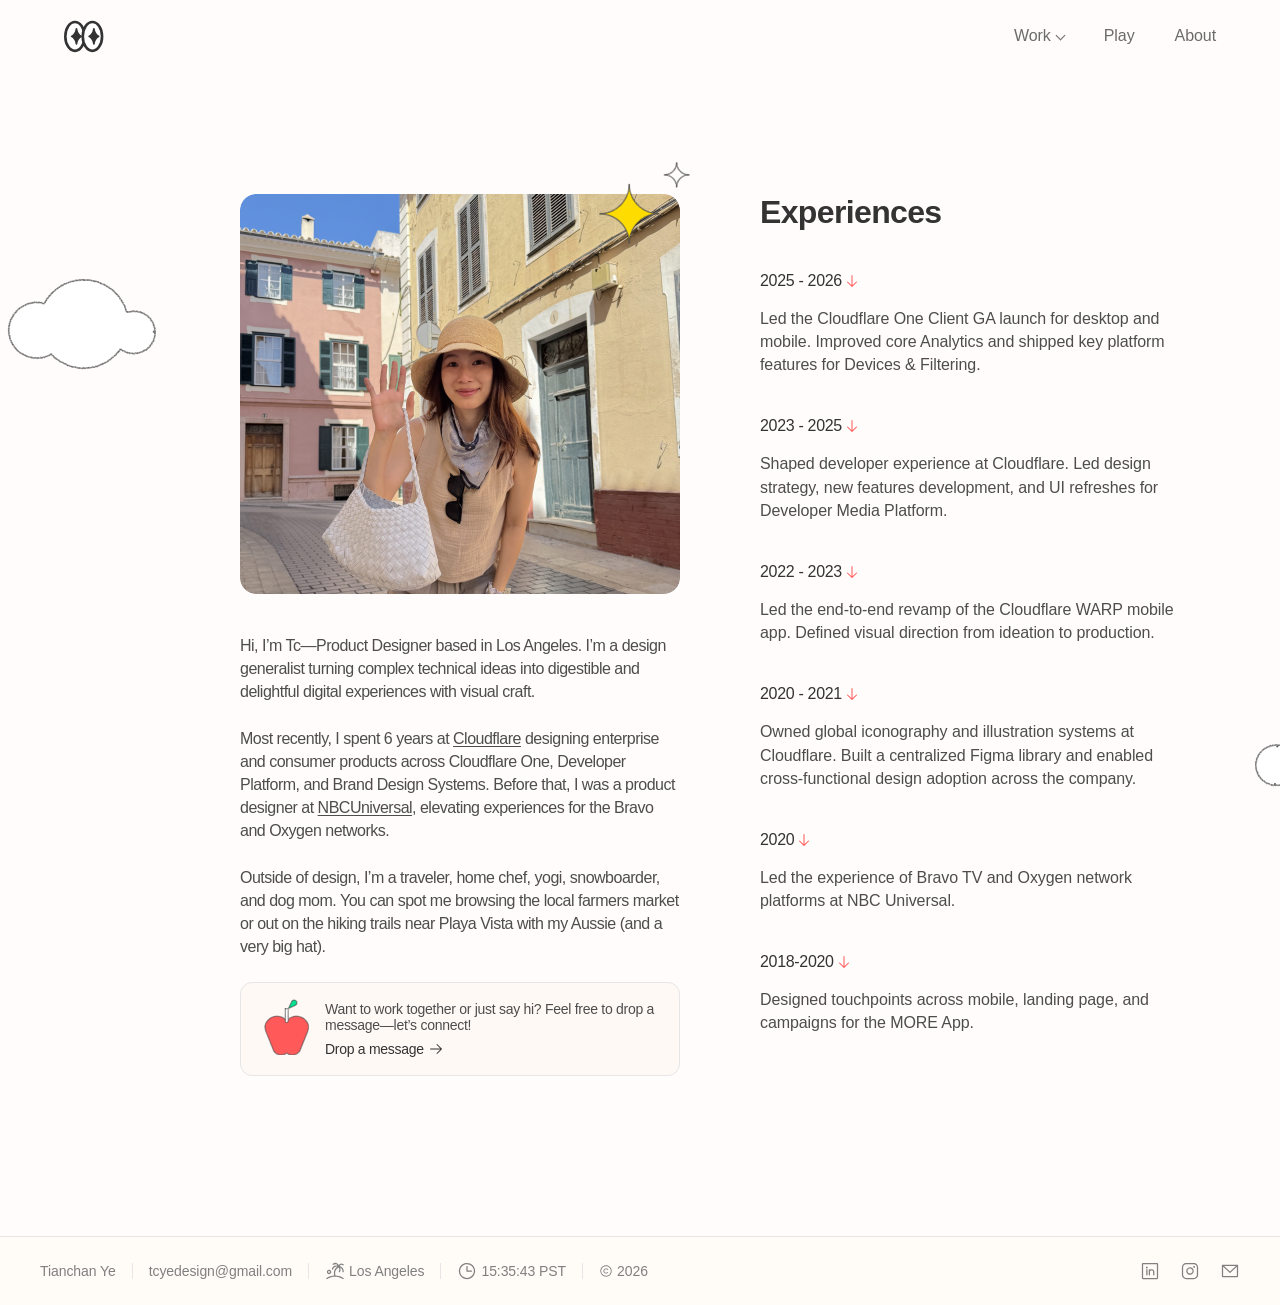
==== commit 8918dea6: "Add a ChatGPT-style section progress rail to case studies. Align it with About, show titles on hover" ====
--- a/about.html
+++ b/about.html
@@ -14,7 +14,7 @@
     <link rel="preconnect" href="https://fonts.gstatic.com" crossorigin>
     <link href="https://fonts.googleapis.com/css2?family=Capriola&family=Google+Sans+Flex:ital,opsz,wght@0,6..144,300;0,6..144,400;0,6..144,500;0,6..144,600;0,6..144,700;1,6..144,400&display=swap" rel="stylesheet">
     <link rel="stylesheet" href="css/tokens.css?v=gsf-light-300-20260810">
-    <link rel="stylesheet" href="css/styles.css?v=work-nav-mobile-work-full-20260816">
+    <link rel="stylesheet" href="css/styles.css?v=work-nav-medium-20260817">
     <link rel="stylesheet" href="css/about.css?v=about-connect-no-hover-shadow-20260811">
     <title>Tc — About</title>
 </head>
@@ -187,7 +187,7 @@
         </div>
     </div>
 
-    <script src="js/site-chrome.js?v=work-nav-mobile-work-full-20260816" data-active="about" data-base=""></script>
+    <script src="js/site-chrome.js?v=work-nav-medium-20260817" data-active="about" data-base=""></script>
     <script src="js/about-contact.js?v=about-contact-web3forms-key-20260810"></script>
 </body>
 </html>
--- a/css/styles.css
+++ b/css/styles.css
@@ -278,7 +278,7 @@
   border-radius: 10px;
   font-family: var(--font-sans);
   font-size: 14px;
-  font-weight: var(--font-weight-regular);
+  font-weight: var(--font-weight-medium);
   letter-spacing: -0.28px;
   line-height: 1.3;
   color: var(--text-strong);
@@ -300,7 +300,7 @@
   margin: 6px 12px 8px;
   font-family: var(--font-sans);
   font-size: 11px;
-  font-weight: var(--font-weight-regular);
+  font-weight: var(--font-weight-medium);
   letter-spacing: -0.12px;
   line-height: 1.3;
   color: var(--text-muted);
@@ -2038,6 +2038,7 @@
   display: flex;
   flex-direction: column;
   gap: 24px;
+  scroll-margin-top: 96px;
 }
 
 .case-header h1 {
@@ -2105,6 +2106,82 @@
   display: flex;
   flex-direction: column;
   gap: 24px;
+  scroll-margin-top: 96px;
+}
+
+/* ChatGPT-style section ticks — desktop case studies only */
+.case-progress {
+  position: fixed;
+  top: 50%;
+  left: calc(100vw - 64px);
+  right: auto;
+  z-index: 120;
+  display: flex;
+  flex-direction: column;
+  align-items: flex-end;
+  gap: 3px;
+  width: 12px;
+  margin: 0;
+  overflow: visible;
+  transform: translate(-100%, -50%);
+  pointer-events: none;
+}
+
+.case-progress-tick {
+  position: relative;
+  display: block;
+  width: 12px;
+  height: 2px;
+  padding: 4px 0;
+  box-sizing: content-box;
+  border: 0;
+  background: #c8c8c8;
+  background-clip: content-box;
+  border-radius: 99px;
+  opacity: 1;
+  pointer-events: auto;
+  cursor: pointer;
+}
+
+.case-progress-tick:hover,
+.case-progress-tick:focus-visible {
+  background-color: var(--text-muted);
+}
+
+.case-progress-tick.is-active {
+  background-color: var(--text-strong);
+}
+
+.case-progress-label {
+  position: absolute;
+  right: calc(100% + 10px);
+  top: 50%;
+  transform: translateY(-50%);
+  max-width: 280px;
+  overflow: hidden;
+  text-overflow: ellipsis;
+  white-space: nowrap;
+  font-family: var(--font-sans);
+  font-size: 11px;
+  font-weight: var(--font-weight-regular);
+  letter-spacing: -0.12px;
+  line-height: 1.2;
+  color: var(--text-muted);
+  text-transform: none;
+  opacity: 0;
+  pointer-events: none;
+  transition: opacity 0.15s ease;
+}
+
+.case-progress-tick:hover .case-progress-label,
+.case-progress-tick:focus-visible .case-progress-label {
+  opacity: 1;
+}
+
+@media (max-width: 700px) {
+  .case-progress {
+    display: none;
+  }
 }
 
 .case-section h2 {
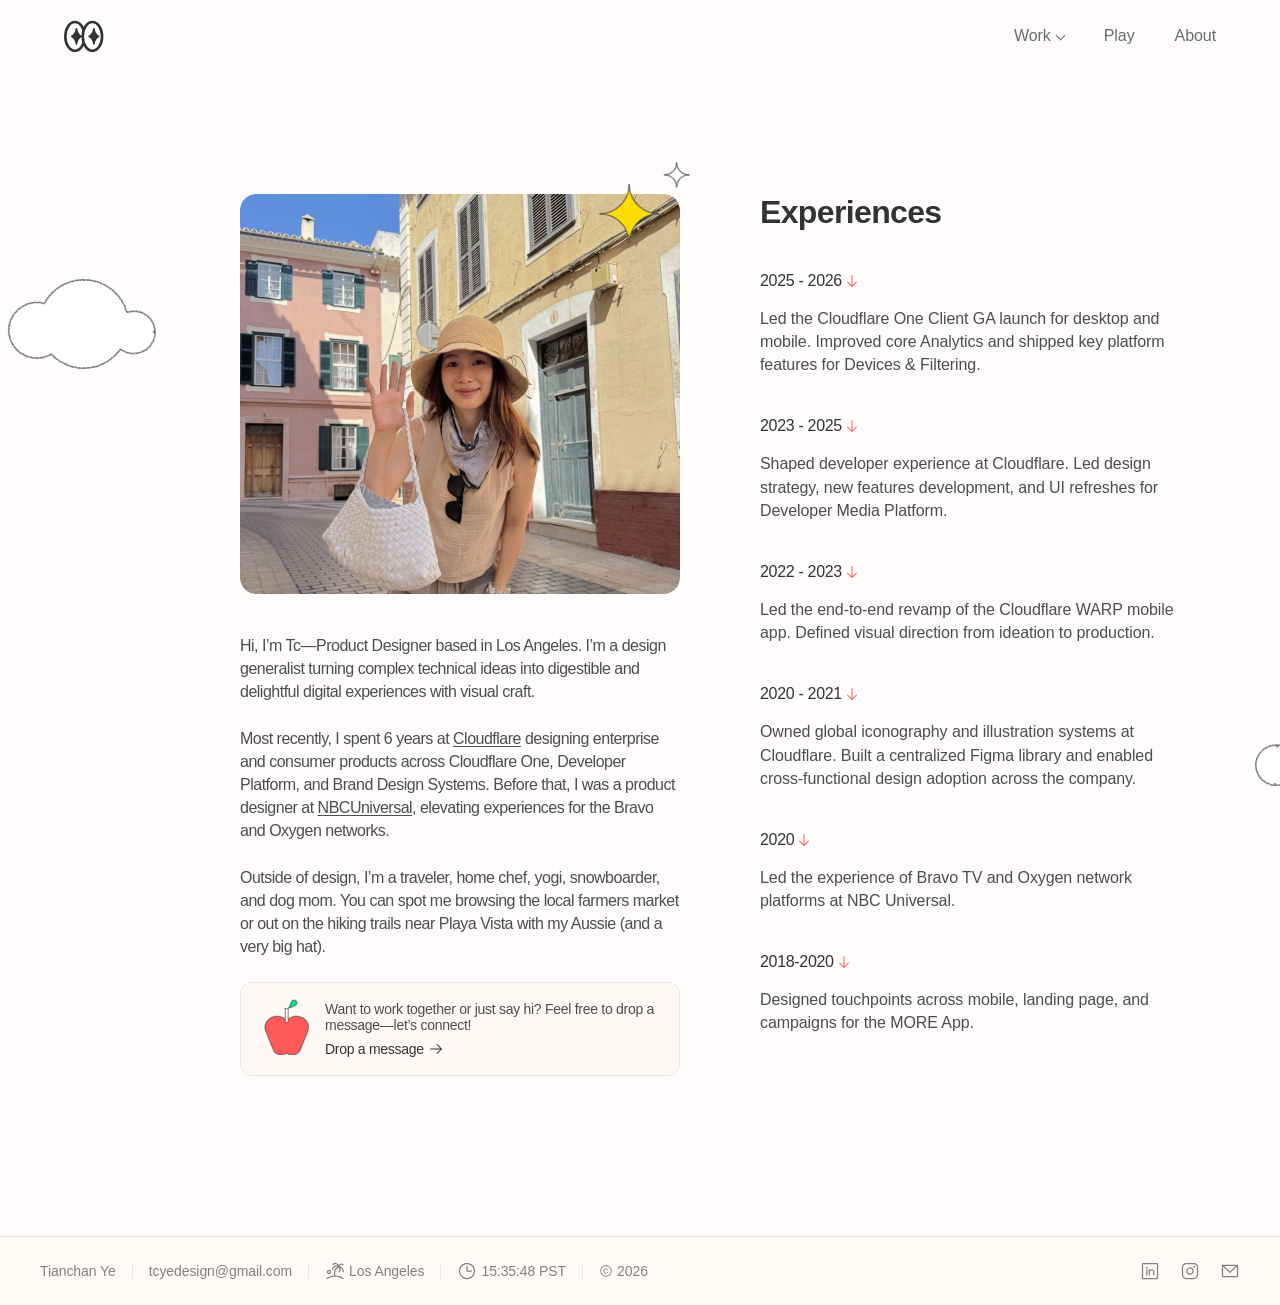
==== commit c53927c7: "Add Open Graph share image so iMessage and social previews use og-image.png. Co-authored-by: Cursor " ====
--- a/about.html
+++ b/about.html
@@ -4,6 +4,18 @@
     <meta charset="UTF-8">
     <meta name="viewport" content="width=device-width, initial-scale=1.0">
     <meta name="description" content="About Tianchan Ye — Product Designer based in Los Angeles.">
+    <meta property="og:type" content="website">
+    <meta property="og:site_name" content="Tc">
+    <meta property="og:url" content="https://tcyedesign.com/about.html">
+    <meta property="og:title" content="Tc — About">
+    <meta property="og:description" content="About Tianchan Ye — Product Designer based in Los Angeles.">
+    <meta property="og:image" content="https://tcyedesign.com/assets/og-image.png">
+    <meta property="og:image:width" content="1200">
+    <meta property="og:image:height" content="1200">
+    <meta name="twitter:card" content="summary_large_image">
+    <meta name="twitter:title" content="Tc — About">
+    <meta name="twitter:description" content="About Tianchan Ye — Product Designer based in Los Angeles.">
+    <meta name="twitter:image" content="https://tcyedesign.com/assets/og-image.png">
     <!-- Web3Forms public access key (safe for frontend). Paste key from https://web3forms.com -->
     <meta name="web3forms-key" content="3dcd7ca0-217a-487b-964f-9d3bfb6b0e5a">
     <link rel="icon" href="assets/icons/favicon.svg?v=favicon-transparent-20260805" type="image/svg+xml">
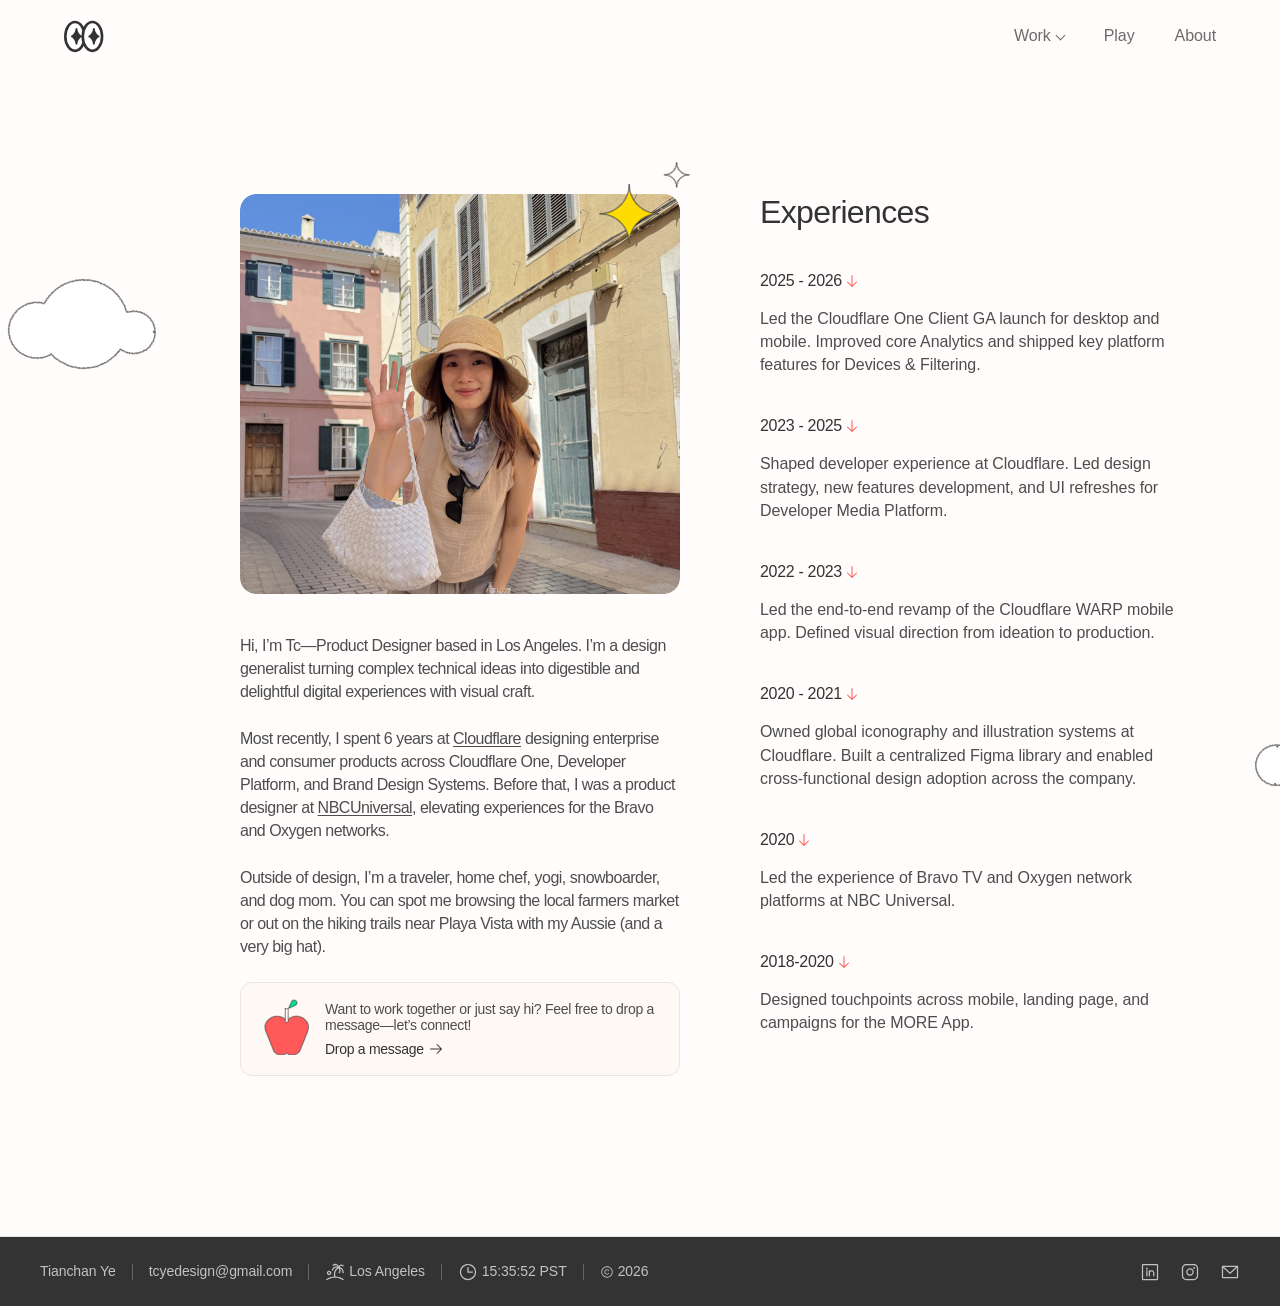
==== commit 3c021e40: "Ship homepage polish, synced project tags, and cover crop fixes. Align case-study tags with home, sw" ====
--- a/about.html
+++ b/about.html
@@ -24,10 +24,10 @@
     <link rel="apple-touch-icon" href="assets/icons/apple-touch-icon.png?v=favicon-transparent-20260805">
     <link rel="preconnect" href="https://fonts.googleapis.com">
     <link rel="preconnect" href="https://fonts.gstatic.com" crossorigin>
-    <link href="https://fonts.googleapis.com/css2?family=Capriola&family=Google+Sans+Flex:ital,opsz,wght@0,6..144,300;0,6..144,400;0,6..144,500;0,6..144,600;0,6..144,700;1,6..144,400&display=swap" rel="stylesheet">
-    <link rel="stylesheet" href="css/tokens.css?v=gsf-light-300-20260810">
-    <link rel="stylesheet" href="css/styles.css?v=work-nav-medium-20260817">
-    <link rel="stylesheet" href="css/about.css?v=about-connect-no-hover-shadow-20260811">
+    <link href="https://fonts.googleapis.com/css2?family=Capriola&family=Google+Sans+Flex:ital,opsz,wght@0,6..144,300;0,6..144,400;0,6..144,500;0,6..144,600;0,6..144,700;1,6..144,400&family=Reddit+Mono:wght@400;500&display=swap" rel="stylesheet">
+    <link rel="stylesheet" href="css/tokens.css?v=titles-medium-20260911">
+    <link rel="stylesheet" href="css/styles.css?v=titles-medium-20260911">
+    <link rel="stylesheet" href="css/about.css?v=titles-medium-20260911">
     <title>Tc — About</title>
 </head>
 <body class="about-page">
--- a/css/tokens.css
+++ b/css/tokens.css
@@ -63,37 +63,38 @@
   --font-weight-light: 300;
   --font-weight-regular: 400;
   --font-weight-medium: 500;
-  --font-weight-semibold: 600;
-  --font-weight-bold: 700;
+  /* Site uses Medium only — keep token name for legacy refs, resolve to 500 */
+  --font-weight-semibold: var(--font-weight-medium);
+  --font-weight-bold: var(--font-weight-medium);
 
   /* ——— Text styles (from Figma Google Sans Flex) ——— */
 
-  /* Hero title — 64 Semibold / -1.28 */
+  /* Hero title — 64 Medium / -1.28 */
   --text-hero-size: clamp(40px, 4.5vw, 64px);
-  --text-hero-weight: var(--font-weight-semibold);
+  --text-hero-weight: var(--font-weight-medium);
   --text-hero-line: 1.19;
   --text-hero-tracking: -1.28px;
 
-  /* Name accent (Tc) — Capriola Semibold / -2% */
+  /* Name accent (Tc) — Capriola Medium / -2% */
   --text-name-family: var(--font-display);
-  --text-name-weight: var(--font-weight-semibold);
+  --text-name-weight: var(--font-weight-medium);
   --text-name-tracking: -0.8px;
 
-  /* Page title (project h1) — 40 Semibold / -0.8 / lh ~1.252 */
+  /* Page title (project h1) — 40 Medium / -0.8 / lh ~1.252 */
   --text-display-size: 40px;
-  --text-display-weight: var(--font-weight-semibold);
+  --text-display-weight: var(--font-weight-medium);
   --text-display-line: 1.252;
   --text-display-tracking: -0.8px;
 
-  /* Section header (h2) — 32 Semibold / -0.64 / lh ~1.252 */
+  /* Section header (h2) — 32 Medium / -0.64 / lh ~1.252 */
   --text-title-lg-size: 32px;
-  --text-title-lg-weight: var(--font-weight-semibold);
+  --text-title-lg-weight: var(--font-weight-medium);
   --text-title-lg-line: 1.252;
   --text-title-lg-tracking: -0.64px;
 
-  /* Subhead / project card title — 24 Semibold / -0.48 / lh ~1.252 */
+  /* Subhead / project card title — 24 Medium / -0.48 / lh ~1.252 */
   --text-title-md-size: 24px;
-  --text-title-md-weight: var(--font-weight-semibold);
+  --text-title-md-weight: var(--font-weight-medium);
   --text-title-md-line: 1.252;
   --text-title-md-tracking: -0.48px;
 
@@ -145,6 +146,8 @@
   --text-note-tracking: -0.28px;
 
   --max: 1440px;
+  /* Sticky header: py 20 + logo (40 × 32/39) + 1px border */
+  --site-header-height: calc(40px + (40px * 32 / 39) + 1px);
 }
 
 /* ——— Text style utilities ——— */
--- a/css/styles.css
+++ b/css/styles.css
@@ -11,7 +11,7 @@
   overflow-x: clip;
   max-width: 100%;
   /* Overscroll / rubber-band below footer matches footer fill (not bare white). */
-  background-color: color-mix(in srgb, var(--color-cream) 40%, #fff);
+  background-color: var(--color-black-strong, #333);
 }
 
 body {
@@ -404,6 +404,10 @@
   width: 100vw;
   max-width: 100vw;
   margin-left: calc(50% - 50vw);
+  /* Sit under the sticky header so hide/show-on-scroll never flashes body white
+     between nav and hero (header still occupies flow height above this band). */
+  margin-top: calc(-1 * var(--site-header-height));
+  padding-top: var(--site-header-height);
   /* Figma 848:7376 Noise — #FFF9F5 + fractalNoise tile (rgba(56,56,56,0.2)) */
   background-color: #fff9f5;
   background-image: url("../assets/hero/v2/hero-noise.png?v=figma-848-7376-20260809");
@@ -721,7 +725,7 @@
   max-width: 600px;
   display: flex;
   flex-direction: column;
-  gap: 24px;
+  gap: 40px;
   padding-top: 60px;
   order: 2;
 }
@@ -729,8 +733,15 @@
 .hero-copy-text {
   display: flex;
   flex-direction: column;
-  gap: 16px;
-  max-width: 520px;
+  gap: 20px;
+  max-width: 600px;
+}
+
+.hero-copy-intro {
+  display: flex;
+  flex-direction: column;
+  gap: 12px;
+  width: 100%;
 }
 
 .hero-copy > .live-tag {
@@ -740,44 +751,182 @@
   max-width: none;
 }
 
+/* Figma 1052:3359 — Reddit Mono 16 Medium */
+.hero-tag {
+  margin: 0;
+  font-family: var(--font-mono);
+  font-size: 16px;
+  font-weight: var(--font-weight-medium);
+  line-height: normal;
+  letter-spacing: -0.32px;
+  color: var(--text-body);
+}
+
+/* Figma 1052:3360 — Google Sans Flex 32 Medium */
 .hero-title {
   margin: 0;
-  font-family: var(--font-display);
-  font-size: 40px;
-  font-weight: 600;
+  font-family: var(--font-sans);
+  font-size: 32px;
+  font-weight: var(--font-weight-medium);
+  line-height: 1.3;
+  letter-spacing: -0.16px;
+  color: var(--text-strong);
+}
+
+/* Figma 1052:3483 + 1061:3737 — Reddit Mono 13 meta · hover tips */
+/* Figma 1062:4992 / 4995 / 4998 — Reddit Mono Medium 13 / -2% */
+.hero-meta {
+  margin: 0;
+  display: flex;
+  flex-wrap: wrap;
+  align-items: center;
+  gap: 12px;
+  font-family: var(--font-mono);
+  font-size: 13px;
+  font-weight: var(--font-weight-medium);
   line-height: normal;
-  letter-spacing: -0.8px;
-  color: var(--text-strong);
-}
-
-.hero-title .accent {
-  color: #ff5959;
-  margin-left: 1px;
-}
-
-/* Explicit spacer — margin on inline glyphs is cancelled by title letter-spacing */
-.hero-title .hero-kern-before-comma {
+  letter-spacing: -0.26px;
+  color: var(--text-body);
+}
+
+.hero-meta-item {
+  position: relative;
+  display: inline-flex;
+  align-items: center;
+  flex-shrink: 0;
+  transition: opacity 0.15s ease;
+}
+
+.hero-meta-dot {
   display: inline-block;
   width: 2px;
-}
-
-.hero-title .name-c {
-  margin-left: -3px;
-  margin-right: 1px;
-}
-
-.hero-desc {
-  margin: 0;
-  max-width: 520px;
-  font-family: var(--font-sans);
-  font-size: 18px;
-  font-weight: 400;
-  line-height: 28px;
-  letter-spacing: -0.36px;
+  height: 2px;
+  margin-top: 2px;
+  border-radius: 0;
+  background: var(--text-body);
+  flex-shrink: 0;
+  transition: opacity 0.15s ease;
+}
+
+/* Dim the rest of the tagline while one term is active */
+.hero-meta:has(.hero-meta-item:hover) .hero-meta-item,
+.hero-meta:has(.hero-meta-item:focus-within) .hero-meta-item,
+.hero-meta:has(.hero-meta-item:hover) .hero-meta-dot,
+.hero-meta:has(.hero-meta-item:focus-within) .hero-meta-dot {
+  opacity: 0.4;
+}
+
+.hero-meta:has(.hero-meta-item:hover) .hero-meta-item:hover,
+.hero-meta:has(.hero-meta-item:focus-within) .hero-meta-item:focus-within {
+  opacity: 1;
+}
+
+.hero-meta-term {
+  cursor: default;
+  color: inherit;
+  font-size: 13px;
+  font-weight: var(--font-weight-medium);
+  letter-spacing: -0.26px;
+  text-decoration: none;
+  outline: none;
+  white-space: nowrap;
+}
+
+.hero-meta-term:focus-visible {
+  border-radius: 2px;
+  box-shadow: 0 0 0 2px color-mix(in srgb, var(--color-black-normal) 35%, transparent);
+}
+
+.hero-meta-item:hover .hero-meta-term,
+.hero-meta-item:focus-within .hero-meta-term {
   color: var(--text-strong);
-}
-
-/* Figma Live Tag 848:5451 — LA · time · temp — always one horizontal row */
+  text-decoration: none;
+  /* Match meta-hover-line stroke-dasharray="4 2" */
+  background-image: linear-gradient(
+    to right,
+    var(--color-black-normal) 0 4px,
+    transparent 4px 6px
+  );
+  background-size: 6px 1px;
+  background-repeat: repeat-x;
+  background-position: 0 calc(100% - 1px);
+}
+
+/* Figma Hover 1–3 — dashed L + tip under the active term */
+.hero-meta-tip {
+  position: absolute;
+  top: calc(100% - 1px);
+  left: 50%;
+  z-index: 3;
+  display: flex;
+  flex-direction: row;
+  align-items: flex-end;
+  opacity: 0;
+  pointer-events: none;
+  transition: opacity 0.15s ease;
+}
+
+.hero-meta-item:hover .hero-meta-tip,
+.hero-meta-item:focus-within .hero-meta-tip {
+  opacity: 1;
+}
+
+.hero-meta-tip-line {
+  display: block;
+  width: 9px;
+  height: 17px;
+  margin-left: -0.5px;
+  flex-shrink: 0;
+  line-height: 0;
+}
+
+.hero-meta-tip-line img {
+  display: block;
+  width: 9px;
+  height: 17px;
+}
+
+.hero-meta-tip-text {
+  margin: 0 0 0 2px;
+  font-family: var(--font-mono);
+  font-size: 11px;
+  font-weight: var(--font-weight-regular);
+  line-height: 1;
+  letter-spacing: -0.22px;
+  color: var(--text-body);
+  white-space: nowrap;
+  /* Optical center of letters sits on the L’s horizontal bar */
+  transform: translateY(50%);
+}
+
+/* Hover 3 — tip hangs left from “AI → build” */
+.hero-meta-tip--end {
+  left: auto;
+  right: 50%;
+  flex-direction: row-reverse;
+}
+
+.hero-meta-tip--end .hero-meta-tip-line {
+  margin-left: 0;
+  margin-right: -0.5px;
+}
+
+.hero-meta-tip--end .hero-meta-tip-line img {
+  transform: scaleX(-1);
+}
+
+.hero-meta-tip--end .hero-meta-tip-text {
+  margin: 0 2px 0 0;
+  text-align: right;
+}
+
+@media (prefers-reduced-motion: reduce) {
+  .hero-meta-tip {
+    transition: none;
+  }
+}
+
+/* Figma Live Tag 1052:3361 — LA · time · temp — always one horizontal row */
 .live-tag {
   display: inline-flex;
   flex-wrap: nowrap;
@@ -788,14 +937,14 @@
   max-width: none;
   height: auto;
   min-height: 0;
-  padding: 10px 12px;
+  padding: 8px 14px;
   border-radius: 20px;
   border: 1px solid rgba(0, 0, 0, 0.06);
   background: rgba(0, 0, 0, 0.02);
   font-family: var(--font-mono);
-  font-size: 14px;
+  font-size: 11px;
   font-weight: var(--font-weight-regular);
-  letter-spacing: -0.28px;
+  letter-spacing: -0.22px;
   line-height: 1;
   white-space: nowrap;
   color: var(--color-black-normal);
@@ -806,7 +955,7 @@
   flex-wrap: nowrap;
   align-items: center;
   flex-shrink: 0;
-  gap: 8px;
+  gap: 4px;
   white-space: nowrap;
   line-height: 1;
 }
@@ -819,26 +968,34 @@
 }
 
 .live-tag-dot {
-  width: 3px;
-  height: 3px;
+  width: 2px;
+  height: 2px;
   flex-shrink: 0;
   background: var(--color-black-normal);
 }
 
+/* Tag — Figma 1069:5847 / component 375:1787
+   Pad 6 / 12; type 12 Medium / -2%; hug height 28 (line-box 16).
+   Inset 1px stroke so border doesn’t add to layout size (Figma INSIDE). */
 .chip {
   display: inline-flex;
   align-items: center;
+  justify-content: center;
   gap: 8px;
-  height: auto;
+  box-sizing: border-box;
+  height: 28px;
   padding: 6px 12px;
+  border: 0;
   border-radius: 8px;
-  border: 1px solid rgba(0, 0, 0, 0.06);
+  box-shadow: inset 0 0 0 1px rgba(0, 0, 0, 0.06);
   background: rgba(0, 0, 0, 0.03);
-  font-size: 14px;
-  font-weight: 500;
-  letter-spacing: -0.28px;
-  line-height: 1.2;
-  color: var(--text-strong);
+  font-family: var(--font-mono);
+  font-size: 12px;
+  font-weight: var(--font-weight-medium, 500);
+  letter-spacing: -0.24px;
+  line-height: 16px;
+  color: var(--color-black-strong, #333);
+  text-align: center;
   white-space: nowrap;
 }
 
@@ -847,19 +1004,26 @@
   gap: 0;
 }
 
+/* Figma filled tag — AI Workflow */
+.chip--filled {
+  background: var(--color-black-normal, #4d4d4d);
+  box-shadow: none;
+  color: #fff;
+}
+
 .chip-design {
   background: rgba(254, 163, 219, 0.1);
-  border-color: rgba(254, 163, 219, 0.8);
+  box-shadow: inset 0 0 0 1px rgba(254, 163, 219, 0.8);
 }
 
 .chip-code {
   background: rgba(169, 143, 252, 0.1);
-  border-color: rgba(169, 143, 252, 0.8);
+  box-shadow: inset 0 0 0 1px rgba(169, 143, 252, 0.8);
 }
 
 .chip-play {
   background: rgba(254, 220, 0, 0.1);
-  border-color: rgba(255, 190, 53, 0.8);
+  box-shadow: inset 0 0 0 1px rgba(255, 190, 53, 0.8);
 }
 
 /* CF1 “AI-Augmented Workflow” — red→pink + yellow tracers along gray border */
@@ -872,7 +1036,7 @@
 .chip--ai {
   position: relative;
   isolation: isolate;
-  border-color: var(--border);
+  border: 1px solid var(--border);
   box-shadow: none;
   /* Soft blush fill — #FFA2DB at 6% */
   background: rgba(255, 162, 219, 0.06);
@@ -1244,6 +1408,35 @@
   text-align: center;
 }
 
+/* Home Featured / Visual — Figma: title 16 Medium; body 14 Regular / #808080 / -0.07 */
+.section-header.section-header-centered {
+  gap: 8px;
+  max-width: 600px;
+  margin: 0 auto 80px;
+  padding: 8px 0;
+}
+
+.section-header.section-header-centered h2 {
+  margin: 0;
+  font-family: var(--font-sans);
+  font-size: 16px;
+  font-weight: var(--font-weight-medium);
+  letter-spacing: -0.32px;
+  line-height: normal;
+  color: var(--text-strong);
+}
+
+.section-header.section-header-centered p {
+  margin: 0;
+  max-width: 600px;
+  font-family: var(--font-sans);
+  font-size: 14px;
+  font-weight: var(--font-weight-regular);
+  line-height: 1.45;
+  letter-spacing: -0.07px;
+  color: var(--color-black-subtle, #808080);
+}
+
 .section-header-inline {
   flex-direction: row;
   align-items: center;
@@ -1320,7 +1513,7 @@
 .section-header h2 {
   margin: 0;
   font-size: var(--text-title-lg-size);
-  font-weight: var(--text-title-lg-weight);
+  font-weight: 500;
   letter-spacing: var(--text-title-lg-tracking);
   color: var(--text-strong);
 }
@@ -1358,26 +1551,74 @@
 .project-block .project {
   margin: 0;
   gap: 0;
-  background: var(--surface);
-  border: 1px solid var(--border);
-  border-radius: 20px;
-  overflow: hidden;
+  background: transparent;
+  border: 0;
+  border-radius: 0;
+  overflow: visible;
   box-shadow: none;
-  transition: box-shadow 0.25s ease;
-}
-
-/* Figma Drop Shadow/400 — product card hover */
-.project-block .project:hover,
-.project-block .project:focus-within {
-  box-shadow:
-    0 4px 4px -4px rgba(12, 12, 13, 0.05),
-    0 16px 32px -4px rgba(12, 12, 13, 0.1);
-}
-
-@media (prefers-reduced-motion: reduce) {
-  .project-block .project {
-    transition: none;
-  }
+}
+
+/* Home Featured — Figma side-by-side text + cover (960 content, 60 gap) */
+.project-block .project.project--split {
+  display: flex;
+  flex-direction: row;
+  align-items: center;
+  gap: 60px;
+  max-width: 960px;
+}
+
+.project-block .project.project--split-reverse {
+  flex-direction: row-reverse;
+}
+
+.project-block .project.project--split .project-meta {
+  flex: 1 1 0;
+  min-width: 0;
+  padding: 0;
+  gap: 48px;
+}
+
+.project-block .project.project--split .project-copy {
+  gap: 16px;
+  max-width: none;
+}
+
+.project-block .project.project--split .project-cover-link {
+  flex: 0 0 460px;
+  width: 460px;
+  max-width: 48%;
+}
+
+.project-block .project.project--split .project-image {
+  width: 100%;
+  max-width: 460px;
+  aspect-ratio: 1;
+  border-radius: 0;
+  border: 0;
+  border-bottom: 0;
+  box-shadow: none;
+  background: transparent;
+  overflow: visible;
+}
+
+.project-block .project.project--split .project-cover-frame,
+.project-block .project.project--split .project-cover-picture {
+  border-radius: 0;
+  overflow: visible;
+  background: transparent;
+}
+
+.project-block .project.project--split .project-cover {
+  width: 100%;
+  height: 100%;
+  object-fit: contain;
+  object-position: center;
+  border-radius: 0;
+}
+
+/* WARP Figma Image is slightly taller than square */
+.project-block-warp .project.project--split .project-image {
+  aspect-ratio: 460 / 486;
 }
 
 .section-product > .project + .project {
@@ -1454,21 +1695,28 @@
   pointer-events: none;
 }
 
-/* WARP stars — filled + outline sparkle pair above top-right of cover */
-.project-star-3 {
-  right: 76px;
-  top: -46px;
-  width: 58px;
-  height: 58px;
+/* WARP Star group — Figma 1073:7367 @ (1316.84, 1366.79) / 75×72;
+   WARP project @ (240, 1008) → offset (1076.84, 358.79) from .project-block-warp;
+   pushed to the right edge so it stays out of the project content */
+.project-star-group {
+  left: 1077px;
+  right: auto;
+  top: 359px;
+  width: 75px;
+  height: 72px;
   will-change: translate;
 }
 
-.project-star-4 {
-  right: 47px;
-  top: -68px;
-  width: 24px;
-  height: 24px;
-  will-change: translate;
+@media (min-width: 701px) and (max-width: 1100px) {
+  .project-star-group {
+    left: calc(100% + 24px);
+    top: 320px;
+  }
+
+  .deco-cloud-3 {
+    left: -120px;
+    top: -36px;
+  }
 }
 
 /* Dog+IG — Asset_Dog 339×388 (308×353 ×1.1); body 488×460 aligned via −147/−51 */
@@ -1604,14 +1852,15 @@
   transition: opacity 0.28s ease 0.62s;
 }
 
+/* Figma 1052:3394 — Reddit Mono Regular 11 / Black normal */
 .dog-ig-notes-label {
   margin: 0;
-  font-family: var(--font-sans);
-  font-size: 12px;
+  font-family: var(--font-mono);
+  font-size: 11px;
   font-weight: var(--font-weight-regular);
-  line-height: 16px;
-  letter-spacing: -0.24px;
-  color: var(--color-black-strong, #333);
+  line-height: normal;
+  letter-spacing: -0.22px;
+  color: var(--color-black-normal);
   white-space: nowrap;
 }
 
@@ -1619,17 +1868,18 @@
   display: inline-flex;
   align-items: center;
   gap: 4px;
-  color: var(--color-black-strong, #333);
-}
-
+  color: var(--color-black-normal);
+}
+
+/* Figma 1052:3397 — Reddit Mono Regular 11 underline */
 .dog-ig-notes-handle-text {
-  font-family: var(--font-sans);
-  font-size: 12px;
+  font-family: var(--font-mono);
+  font-size: 11px;
   font-weight: var(--font-weight-regular);
-  line-height: 16px;
-  letter-spacing: -0.24px;
+  line-height: normal;
+  letter-spacing: -0.22px;
   text-decoration: underline;
-  text-underline-offset: 2px;
+  text-underline-position: from-font;
   text-decoration-skip-ink: none;
   border-radius: 3px;
   padding: 1px 3px;
@@ -1646,9 +1896,9 @@
 
 .dog-ig-notes-handle img {
   display: block;
-  width: 16px;
-  height: 16px;
-  flex: 0 0 16px;
+  width: 12px;
+  height: 12px;
+  flex: 0 0 12px;
 }
 
 @media (prefers-reduced-motion: reduce) {
@@ -1691,9 +1941,22 @@
 
 .section-product {
   position: relative;
-  overflow-x: clip;
-  overflow-y: visible;
+  z-index: 2;
+  /* Allow full-bleed divider + left/right deco (html/body still clip page scroll) */
+  overflow: visible;
   padding: 120px 240px;
+  /* Edge-to-edge rule via ::after — page is max 1440 centered */
+  border-bottom: none;
+}
+
+.section-product::after {
+  content: "";
+  position: absolute;
+  left: calc(50% - 50vw);
+  bottom: 0;
+  width: 100vw;
+  border-bottom: 1px solid var(--border);
+  pointer-events: none;
 }
 
 /* Home sections below hero: real HTML copy must be selectable */
@@ -1719,8 +1982,25 @@
   user-select: none;
 }
 
-.section-product .section-header {
-  margin-bottom: 40px;
+.section-product .section-header.section-header-centered {
+  margin-bottom: 80px;
+}
+
+@media (min-width: 701px) and (max-width: 1100px) {
+  .project-block .project.project--split {
+    gap: 40px;
+  }
+
+  .project-block .project.project--split .project-cover-link {
+    flex: 0 0 42%;
+    width: 42%;
+    max-width: 42%;
+  }
+
+  .project-block .project.project--split .project-meta h3 {
+    font-size: 32px;
+    letter-spacing: -0.64px;
+  }
 }
 
 /* Match the Work frame: first cover begins 644px into this section. */
@@ -1748,11 +2028,13 @@
 
 /* Arrow 2 placement: see `.hero-band > .deco-arrow-2` (hero-band child). */
 
-/* Figma Cloud 3 at (163,530); cover at (240,200) → left -77, top 330 on cover */
+/* Cloud 3 — Figma 1062:4344 @ (13.37, 345.52) / 93×56;
+   CF1 project @ (240, 388) → offset (−226.63, −42.48) from .project-block-cf1;
+   pushed to the left margin so it stays out of the project content */
 .deco-cloud-3 {
   position: absolute;
-  left: -77px;
-  top: 330px;
+  left: -227px;
+  top: -42px;
   margin: 0;
   width: 93px;
   height: 56px;
@@ -1761,18 +2043,18 @@
   will-change: translate;
 }
 
-/* Arrow above Visual System — center of screen */
+/* Arrow above Visual System — center; hangs into #visual, must stack above its fill */
 .deco-arrow-3 {
   position: absolute;
   left: 50%;
   right: auto;
-  bottom: -100px;
+  bottom: -80px;
   top: auto;
   width: 141px;
   height: 139px;
   transform: translateX(-50%);
   pointer-events: none;
-  z-index: 2;
+  z-index: 5;
 }
 
 
@@ -1797,6 +2079,11 @@
   margin-top: 0;
 }
 
+/* Product work — Figma: 24px between description and tags (16px copy gap + 8px) */
+.section-product .project-copy .tag-group {
+  margin-top: 8px;
+}
+
 .project-copy {
   display: flex;
   flex-direction: column;
@@ -1805,11 +2092,25 @@
   width: 100%;
 }
 
+/* Figma 1066:5119 / 1066:5335 — Reddit Mono Regular 14 / #808080 / -0.28
+   Must beat `.project-meta p` (body 16 / #4d4d4d) and mobile `.section-product .project-meta p`. */
+.project-meta .project-eyebrow,
+.project-copy .project-eyebrow,
+.section-product .project-meta .project-eyebrow {
+  margin: 0;
+  font-family: var(--font-mono);
+  font-size: 14px;
+  font-weight: var(--font-weight-regular, 400);
+  letter-spacing: -0.28px;
+  line-height: normal;
+  color: var(--color-black-subtle, #808080);
+}
+
 .project-meta h3 {
   margin: 0;
-  font-size: 24px;
-  font-weight: 600;
-  letter-spacing: -0.48px;
+  font-size: 36px;
+  font-weight: 500;
+  letter-spacing: -0.72px;
   line-height: normal;
   color: var(--text-strong);
 }
@@ -1820,6 +2121,126 @@
   line-height: 1.45;
   letter-spacing: -0.08px;
   color: var(--text-body);
+}
+
+.project-cta {
+  display: inline-flex;
+  align-items: center;
+  gap: 4px;
+  width: fit-content;
+  font-size: 14px;
+  font-weight: 400;
+  letter-spacing: -0.28px;
+  line-height: normal;
+  color: var(--color-black-subtle, #808080);
+  text-decoration: none;
+}
+
+.project-cta:hover,
+.project-cta:focus-visible {
+  color: var(--text-strong);
+}
+
+.project-cta-arrow {
+  display: block;
+  width: 16px;
+  height: 16px;
+  flex-shrink: 0;
+  transform: translateX(0);
+  filter: none;
+  transition: transform 0.2s ease, filter 0.2s ease;
+}
+
+/* Match About “Drop a message” — arrow eases 2px right on hover */
+.project-cta:hover .project-cta-arrow,
+.project-cta:focus-visible .project-cta-arrow,
+.project-meta:hover .project-cta-arrow,
+.project-meta:focus-within .project-cta-arrow {
+  transform: translateX(2px);
+  filter: brightness(0.4);
+}
+
+@media (prefers-reduced-motion: reduce) {
+  .project-cta-arrow {
+    transition: none;
+  }
+}
+
+/* Custom cover cursor — Figma 1078:8711: eyes + VIEW (~108% scale) */
+.cover-cursor {
+  position: fixed;
+  top: 0;
+  left: 0;
+  z-index: 10050;
+  display: inline-flex;
+  align-items: center;
+  gap: 2.16px;
+  padding: 0 2.16px;
+  border: 0;
+  border-radius: 0;
+  background: transparent;
+  box-shadow: none;
+  color: var(--color-black-strong, #333);
+  font-family: var(--font-mono);
+  font-size: 12.96px;
+  font-weight: var(--font-weight-medium, 500);
+  letter-spacing: -0.259px;
+  line-height: normal;
+  white-space: nowrap;
+  pointer-events: none;
+  opacity: 0;
+  visibility: hidden;
+  transform: translate3d(-100px, -100px, 0) translate(-50%, -50%);
+  transition: opacity 0.18s ease, visibility 0.18s ease;
+  will-change: transform;
+}
+
+.cover-cursor-eyes {
+  display: block;
+  width: 15.552px;
+  height: 12.442px;
+  flex-shrink: 0;
+}
+
+.cover-cursor-label {
+  display: block;
+  line-height: normal;
+  text-align: center;
+}
+
+.cover-cursor.is-active {
+  opacity: 1;
+  visibility: visible;
+}
+
+/* Dark covers (WARP, Animation) — white cursor for contrast */
+.cover-cursor--light {
+  color: #fff;
+}
+
+.cover-cursor--light .cover-cursor-eyes-sclera {
+  fill: transparent;
+}
+
+@media (hover: hover) and (pointer: fine) {
+  .project-cover-link,
+  .project-cover-link *,
+  .craft-card-media-link,
+  .craft-card-media-link * {
+    cursor: none;
+  }
+}
+
+@media (prefers-reduced-motion: reduce) {
+  .cover-cursor {
+    transition: none;
+  }
+}
+
+@media (hover: none), (pointer: coarse) {
+  .cover-cursor {
+    display: none !important;
+  }
 }
 
 /* Visual system */
@@ -1876,7 +2297,7 @@
 .visual-card h3 {
   margin: 0 0 16px;
   font-size: var(--text-title-md-size);
-  font-weight: var(--text-title-md-weight);
+  font-weight: 500;
   letter-spacing: var(--text-title-md-tracking);
   color: var(--text-strong);
 }
@@ -1934,7 +2355,7 @@
 .about-experiences h2 {
   margin: 0 0 40px;
   font-size: var(--text-title-lg-size);
-  font-weight: var(--text-title-lg-weight);
+  font-weight: 500;
   letter-spacing: var(--text-title-lg-tracking);
   color: var(--text-strong);
 }
@@ -2045,11 +2466,18 @@
   margin: 0;
   font-family: var(--font-sans);
   font-size: var(--text-display-size);
-  font-weight: var(--text-display-weight);
+  font-weight: 500;
   letter-spacing: var(--text-display-tracking);
   line-height: var(--text-display-line);
   color: var(--text-strong);
   white-space: pre-line;
+}
+
+/* All case-study titles/subheads stay Medium — never UA bold / semibold */
+.project-page :is(h1, h2, h3, h4),
+.project-page .case-subhead,
+.project-page .case-callout-label {
+  font-weight: 500;
 }
 
 .case-header .lede {
@@ -2188,7 +2616,7 @@
   margin: 0;
   font-family: var(--font-sans);
   font-size: var(--text-title-lg-size);
-  font-weight: var(--text-title-lg-weight);
+  font-weight: 500;
   line-height: var(--text-title-lg-line);
   letter-spacing: var(--text-title-lg-tracking);
   color: var(--text-strong);
@@ -2324,10 +2752,9 @@
   width: 100vw;
   margin-left: calc(50% - 50vw);
   padding: 24px 40px;
-  /* Solid mix so mobile overscroll (html bg) matches the footer exactly */
-  background: color-mix(in srgb, var(--color-cream) 40%, #fff);
-  border-top: 1px solid var(--border);
-  color: var(--color-black-subtle); /* Figma Black subtle #808080 */
+  background: var(--color-black-strong, #333);
+  border-top: 1px solid var(--color-black-border, #e6e6e6);
+  color: var(--color-black-border, #e6e6e6);
 }
 
 .footer-left {
@@ -2336,13 +2763,25 @@
   align-items: center;
   gap: 16px;
   font-size: 14px; /* Figma Note/footer */
-  letter-spacing: var(--text-body-tracking);
+  letter-spacing: -0.07px;
+  line-height: 1.45;
+  opacity: 0.8;
+}
+
+.footer-left a {
+  color: inherit;
+  text-decoration: none;
+}
+
+.footer-left a:hover,
+.footer-left a:focus-visible {
+  opacity: 1;
 }
 
 .footer-left .sep {
   width: 1px;
   height: 16px;
-  background: var(--border);
+  background: rgba(230, 230, 230, 0.35);
 }
 
 .footer-item {
@@ -2364,6 +2803,17 @@
 .footer-social {
   display: flex;
   gap: 20px;
+  opacity: 0.8;
+}
+
+.footer-social a {
+  display: inline-flex;
+  color: inherit;
+}
+
+.footer-social a:hover,
+.footer-social a:focus-visible {
+  opacity: 1;
 }
 
 .footer-social img {
@@ -2448,9 +2898,9 @@
   }
 
   .hero-title {
-    font-size: 40px;
-    font-weight: 600;
-    line-height: normal;
+    font-size: 28px;
+    font-weight: var(--font-weight-medium);
+    line-height: 1.3;
   }
 
   .hero-devices,
@@ -2500,12 +2950,34 @@
   }
 
   .section-product .project-meta {
-    padding: 24px;
+    padding: 0;
+    gap: 32px;
+  }
+
+  .section-product .project-block .project.project--split {
+    flex-direction: column;
+    align-items: stretch;
+    gap: 32px;
+  }
+
+  .section-product .project-block .project.project--split-reverse {
+    flex-direction: column;
+  }
+
+  .section-product .project-block .project.project--split .project-cover-link {
+    flex: none;
+    width: 100%;
+    max-width: 100%;
+    order: -1;
+  }
+
+  .section-product .project-block .project.project--split .project-image {
+    max-width: 100%;
   }
 
   .section-product .project-meta h3 {
-    font-size: 20px;
-    letter-spacing: -0.4px;
+    font-size: 28px;
+    letter-spacing: -0.56px;
   }
 
   .section-product .project-meta p {
@@ -2515,16 +2987,11 @@
   .section-product .project-meta .chip,
   #visual.section .craft-card-meta .chip {
     flex-shrink: 0;
-    font-size: 14px;
-    letter-spacing: -0.24px;
   }
 
   /*
-    One-line chip row (Featured + Craft on ≤700px):
-    - Cancel meta side padding only so the scroll track spans the card width.
-    - Default: left pad aligns with card copy; no right pad → chips crop flush
-      at the card’s right edge (card overflow:hidden clips; no viewport bleed).
-    - .is-scrolling (JS): no left/right pad on the scroll track.
+    One-line chip row on ≤700px:
+    Default: chips can scroll horizontally when needed.
   */
   .section-product .project-meta .tag-group,
   #visual.section .craft-card-meta .tag-group {
@@ -2534,9 +3001,9 @@
     -webkit-overflow-scrolling: touch;
     overscroll-behavior-x: contain;
     scrollbar-width: none;
-    margin-left: -24px;
-    margin-right: -24px;
-    padding-left: 24px;
+    margin-left: 0;
+    margin-right: 0;
+    padding-left: 0;
     padding-right: 0;
     box-sizing: border-box;
   }
@@ -2552,15 +3019,30 @@
     display: none;
   }
 
-  /* Figma Mobile cover (827:4259) — square 1:1 frames on ≤700px */
+  /* Figma Mobile cover — square 1:1 frames on ≤700px */
   .project-image,
-  .project-block-cf1 .project-image,
-  .project-block-warp .project-image {
+  .project-block-cf1 .project-image {
     aspect-ratio: 1;
+  }
+
+  /* WARP cover is taller than square — keep full phones (status bar + bottom CTAs) */
+  .project-block-warp .project-image,
+  .project-block-warp .project.project--split .project-image {
+    aspect-ratio: 964 / 1051;
+  }
+
+  .project-block-warp .project-cover,
+  .project-block-warp .project.project--split .project-cover {
+    object-fit: cover;
+    object-position: center;
   }
 
   .project-page .case-header .case-media:not(.case-media--video) {
     aspect-ratio: 1;
+  }
+
+  .project-page .case-header .case-media.case-media--warp:not(.case-media--video) {
+    aspect-ratio: 964 / 1051;
   }
 
   .project-page .case-header .case-media picture {
@@ -2577,7 +3059,8 @@
 
   .deco-arrow-2,
   .deco-arrow-3,
-  .deco-cloud-3 {
+  .deco-cloud-3,
+  .project-star-group {
     display: none;
   }
 
@@ -2696,114 +3179,71 @@
   }
 }
 
-/* Visual System & Craft — full-bleed track; cards start at 240px and crop at screen edge */
+/* Visual System — cream #FFF3EC @ 50% on white; covers 340; gap 32.
+   Full-bleed wash via ::before (page is max 1440 centered). */
 #visual.section {
-  padding: 120px 0;
+  position: relative;
+  z-index: 1;
+  padding: 120px 178px;
   overflow: visible;
-}
-
-#visual.section .section-header {
-  padding-left: 240px;
-  padding-right: 64px;
-  /* Icon + title: bottom-align (scoped; other inline headers stay centered) */
-  align-items: flex-end;
-}
-
-.craft-carousel {
+  background: transparent;
+}
+
+#visual.section::before {
+  content: "";
+  position: absolute;
+  top: 0;
+  bottom: 0;
+  left: calc(50% - 50vw);
+  width: 100vw;
+  z-index: 0;
+  pointer-events: none;
+  background-color: #fff;
+  background-image: linear-gradient(
+    rgba(255, 243, 236, 0.5),
+    rgba(255, 243, 236, 0.5)
+  );
+}
+
+#visual.section .section-header-centered {
+  align-items: center;
+  margin-left: auto;
+  margin-right: auto;
+  margin-bottom: 80px;
+  padding-left: 0;
+  padding-right: 0;
+}
+
+.craft-grid {
   position: relative;
+  z-index: 1;
+  display: grid;
+  grid-template-columns: repeat(3, minmax(0, 340px));
+  justify-content: center;
+  gap: 40px 32px;
+  max-width: 1084px;
+  margin: 0 auto;
+  width: 100%;
+}
+
+.craft-card {
   display: flex;
   flex-direction: column;
-  gap: 40px;
-  width: 100%;
-  overflow: visible;
-}
-
-/*
-  Full-viewport clip window (same breakout as .hero-band).
-  Resting cards must share the .page content line: 240px inside the centered
-  --max frame. On viewports wider than --max, add the page’s side inset so the
-  left card lines up with #visual .section-header (not the raw viewport edge).
-  overflow:hidden crops the previous card at the screen edge.
-  Vertical padding (with matching negative margin) keeps Drop Shadow/400
-  from being clipped while preserving carousel spacing.
-*/
-.craft-viewport {
-  box-sizing: border-box;
-  width: 100vw;
-  max-width: none;
-  margin-left: calc(50% - 50vw);
-  margin-top: -8px;
-  margin-bottom: -40px;
-  padding-top: 8px;
-  padding-bottom: 40px;
-  padding-left: calc(240px + max(0px, (100vw - var(--max)) / 2));
-  overflow: hidden;
-}
-
-.craft-track {
-  display: flex;
-  width: max-content;
   gap: 32px;
-  transition: transform 0.35s ease;
-  will-change: transform;
-}
-
-/* Same inset as #visual .section-header (nav stays in .page; not full-bleed) */
-.craft-nav {
-  padding-left: 240px;
-}
-
-/*
-  Tablet gutters for craft MUST follow desktop #visual rules above.
-  Earlier tablet .section { 64px } does not win against #visual.section /
-  .section-header / .craft-viewport (higher specificity or later source order),
-  so Featured sat at 64px while Visual header + cards stayed at 240px.
-*/
-@media (min-width: 701px) and (max-width: 1100px) {
-  #visual.section .section-header {
-    padding-left: 64px;
-    padding-right: 40px;
-  }
-
-  .craft-viewport {
-    padding-left: calc(64px + max(0px, (100vw - var(--max)) / 2));
-  }
-
-  .craft-nav {
-    padding-left: 64px;
-  }
-}
-
-.craft-card {
-  flex: 0 0 600px;
-  max-width: 600px;
-  width: 600px;
-  display: flex;
-  flex-direction: column;
-  gap: 0;
   min-width: 0;
   text-decoration: none;
   color: inherit;
-  background: var(--surface);
-  border: 1px solid var(--border);
-  border-radius: 16px;
-  overflow: hidden;
+  background: transparent;
+  border: 0;
+  border-radius: 0;
+  overflow: visible;
   box-shadow: none;
-  transition: box-shadow 0.25s ease;
-}
-
-/* Figma Drop Shadow/400 — craft card hover */
-.craft-card:hover,
-.craft-card:focus-within {
-  box-shadow:
-    0 4px 4px -4px rgba(12, 12, 13, 0.05),
-    0 16px 32px -4px rgba(12, 12, 13, 0.1);
 }
 
 .craft-card-media-link {
   display: block;
   color: inherit;
-  border-radius: 0;
+  border-radius: 14px;
 }
 
 .craft-card-media-link:focus-visible {
@@ -2813,15 +3253,20 @@
 
 .craft-card-media {
   position: relative;
-  width: 600px;
-  max-width: 100%;
-  height: 375px;
-  border-radius: 0;
+  width: 100%;
+  max-width: 340px;
+  aspect-ratio: 1;
+  height: auto;
+  border-radius: 14px;
   overflow: hidden;
-  border: 0;
-  border-bottom: 1px solid var(--border);
+  /* Frame stroke stays on hover; image scale would clip any baked-in edge */
+  border: 1px solid var(--border);
   background: var(--color-black-background);
-  aspect-ratio: 600 / 375;
+}
+
+/* Global Icon System cover — Figma 1070:6444: white @ 20% over section wash */
+.craft-card-media--icon {
+  background: rgba(255, 255, 255, 0.2);
 }
 
 .craft-card-media img {
@@ -2833,6 +3278,8 @@
   border-radius: 0;
   transition: transform 0.4s ease;
   transform-origin: center center;
+  /* Nudge past the clip edge so Figma-baked cover strokes don’t double the CSS border */
+  transform: scale(1.01);
 }
 
 .craft-card-media picture {
@@ -2845,87 +3292,44 @@
 .craft-card:focus-within .craft-card-media img,
 .craft-card-media-link:hover .craft-card-media img,
 .craft-card-media-link:focus-visible .craft-card-media img {
-  transform: scale(1.01);
+  transform: scale(1.03);
 }
 
 .craft-card-meta {
   display: flex;
   flex-direction: column;
   gap: 16px;
-  padding: 40px;
+  padding: 0;
   box-sizing: border-box;
   width: 100%;
-  background: var(--surface);
-}
-
-/* Match Featured `.project-meta` tag→title (24px): meta gap stays 16 for title→body */
-.craft-card-meta .tag-group {
-  margin-bottom: 8px;
+  background: transparent;
+}
+
+.craft-card-copy {
+  display: flex;
+  flex-direction: column;
+  gap: 8px;
 }
 
 .craft-card-meta h3 {
   margin: 0;
-  font-size: 24px;
-  font-weight: 600;
+  font-size: 16px;
+  font-weight: 500;
   line-height: normal;
-  letter-spacing: -0.48px;
-  color: rgba(0, 0, 0, 0.8);
+  letter-spacing: -0.32px;
+  color: var(--text-strong);
 }
 
 .craft-card-meta p {
   margin: 0;
-  font-size: 16px;
+  font-size: 14px;
   font-weight: 400;
   line-height: 1.45;
-  letter-spacing: -0.08px;
+  letter-spacing: -0.07px;
   color: var(--text-body);
 }
 
-.craft-nav {
-  display: flex;
-  align-items: center;
-  gap: 8px;
-}
-
-.craft-nav-btn {
-  display: inline-flex;
-  align-items: center;
-  justify-content: center;
-  width: 40px;
-  height: 40px;
-  padding: 0;
-  border: 1px solid var(--border);
-  border-radius: 8px;
-  background: transparent;
-  cursor: pointer;
-  transition: background 0.2s ease, border-color 0.2s ease;
-}
-
-.craft-nav-btn:hover:not(:disabled) {
-  background: var(--chip);
-  border-color: color-mix(in srgb, var(--text-muted) 35%, var(--border));
-}
-
-.craft-nav-btn:disabled {
-  opacity: 0.35;
-  cursor: default;
-}
-
-.craft-nav-btn img {
-  display: block;
-  width: 24px;
-  height: 24px;
-}
-
 @media (prefers-reduced-motion: reduce) {
-  .craft-track {
-    transition: none;
-  }
-
-  .craft-card {
-    transition: none;
-  }
-
   .craft-card-media img {
     transition: none;
   }
@@ -2934,7 +3338,19 @@
   .craft-card:focus-within .craft-card-media img,
   .craft-card-media-link:hover .craft-card-media img,
   .craft-card-media-link:focus-visible .craft-card-media img {
-    transform: none;
+    transform: scale(1.01);
+  }
+}
+
+@media (min-width: 701px) and (max-width: 1100px) {
+  #visual.section {
+    padding-left: 64px;
+    padding-right: 64px;
+  }
+
+  .craft-grid {
+    grid-template-columns: repeat(3, minmax(0, 1fr));
+    gap: 32px 20px;
   }
 }
 
@@ -2946,71 +3362,32 @@
     overflow-y: visible;
   }
 
-  #visual.section .section-header {
-    padding-left: 0;
-    padding-right: 0;
-  }
-
-  .craft-carousel {
-    gap: 0;
-  }
-
-  .craft-viewport {
-    width: 100%;
+  #visual.section .section-header-centered {
+    margin-bottom: 40px;
+  }
+
+  .craft-grid {
+    grid-template-columns: 1fr;
+    gap: 64px;
     max-width: 100%;
-    margin-left: 0;
-    margin-top: 0;
-    margin-bottom: 0;
-    padding-top: 0;
-    padding-bottom: 0;
-    padding-left: 0;
-  }
-
-  .craft-nav {
-    padding-left: 0;
-  }
-
-  .craft-track {
-    display: flex;
-    flex-direction: column;
-    width: 100%;
-    max-width: 960px;
-    margin: 0 auto;
-    gap: 80px;
-    transform: none !important;
-    transition: none;
-    will-change: auto;
   }
 
   .craft-card {
-    flex: none;
+    gap: 32px;
+  }
+
+  .craft-card-media {
     max-width: 100%;
-    width: 100%;
-    gap: 0;
-  }
-
-  .craft-card-media {
-    width: 100%;
-    max-width: 100%;
-    height: auto;
-    aspect-ratio: 1;
-  }
-
-  .craft-card-meta {
-    padding: 24px;
   }
 
   #visual.section .craft-card-meta h3 {
-    font-size: 20px;
-    letter-spacing: -0.4px;
+    font-size: 16px;
+    letter-spacing: -0.32px;
   }
 
   #visual.section .craft-card-meta p {
     font-size: 14px;
-  }
-
-  .craft-nav {
-    display: none;
+    letter-spacing: -0.07px;
   }
 }
 
@@ -3273,7 +3650,7 @@
   margin: 0;
   font-family: var(--font-sans);
   font-size: var(--text-title-md-size);
-  font-weight: var(--text-title-md-weight);
+  font-weight: 500;
   letter-spacing: var(--text-title-md-tracking);
   line-height: var(--text-title-md-line);
   color: var(--text-strong);
@@ -3345,7 +3722,7 @@
 .project-page .case-phase-head h3 {
   margin: 0;
   font-size: 20px;
-  font-weight: var(--font-weight-semibold);
+  font-weight: var(--font-weight-medium);
   line-height: normal;
   letter-spacing: -0.4px;
   color: var(--text-strong);
@@ -3716,7 +4093,7 @@
 .project-page .case-metric-value {
   margin: 0;
   font-size: var(--text-title-md-size);
-  font-weight: var(--text-title-md-weight);
+  font-weight: 500;
   letter-spacing: var(--text-title-md-tracking);
   color: var(--text-strong);
 }
--- a/css/about.css
+++ b/css/about.css
@@ -500,7 +500,7 @@
   margin: 0;
   font-family: var(--font-sans);
   font-size: var(--text-title-lg-size);
-  font-weight: var(--text-title-lg-weight);
+  font-weight: 500;
   line-height: normal;
   letter-spacing: var(--text-title-lg-tracking);
   color: var(--text-strong);
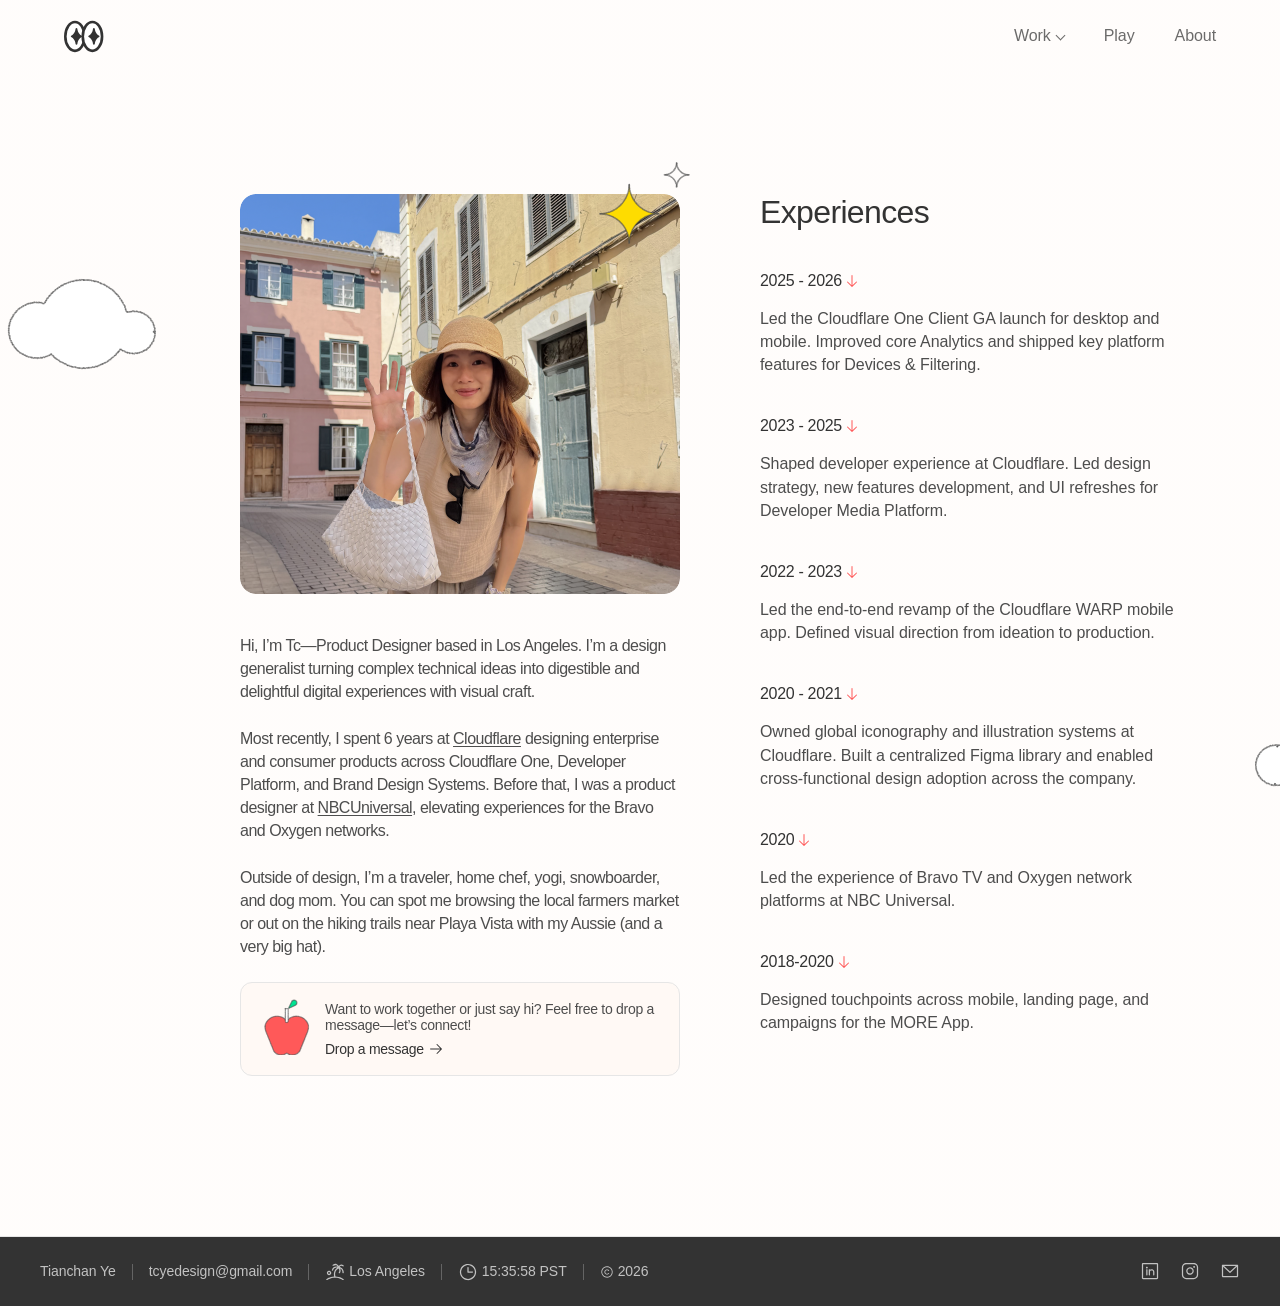
==== commit 18bc9db3: "Ship CF1 Figma cover export, WARP final carousel, and case study polish. Use the direct frame export" ====
--- a/about.html
+++ b/about.html
@@ -2,7 +2,7 @@
 <html lang="en">
 <head>
     <meta charset="UTF-8">
-    <meta name="viewport" content="width=device-width, initial-scale=1.0">
+    <meta name="viewport" content="width=device-width, initial-scale=1.0, viewport-fit=cover">
     <meta name="description" content="About Tianchan Ye — Product Designer based in Los Angeles.">
     <meta property="og:type" content="website">
     <meta property="og:site_name" content="Tc">
@@ -26,7 +26,7 @@
     <link rel="preconnect" href="https://fonts.gstatic.com" crossorigin>
     <link href="https://fonts.googleapis.com/css2?family=Capriola&family=Google+Sans+Flex:ital,opsz,wght@0,6..144,300;0,6..144,400;0,6..144,500;0,6..144,600;0,6..144,700;1,6..144,400&family=Reddit+Mono:wght@400;500&display=swap" rel="stylesheet">
     <link rel="stylesheet" href="css/tokens.css?v=titles-medium-20260911">
-    <link rel="stylesheet" href="css/styles.css?v=titles-medium-20260911">
+    <link rel="stylesheet" href="css/styles.css?v=footer-fill-20260911">
     <link rel="stylesheet" href="css/about.css?v=titles-medium-20260911">
     <title>Tc — About</title>
 </head>
--- a/css/styles.css
+++ b/css/styles.css
@@ -10,6 +10,7 @@
      `clip` still blocks horizontal bleed but keeps sticky working. */
   overflow-x: clip;
   max-width: 100%;
+  min-height: 100%;
   /* Overscroll / rubber-band below footer matches footer fill (not bare white). */
   background-color: var(--color-black-strong, #333);
 }
@@ -18,6 +19,8 @@
   margin: 0;
   width: 100%;
   max-width: 100%;
+  min-height: 100%;
+  min-height: 100dvh;
   overflow-x: clip;
   overscroll-behavior-x: none;
   font-family: var(--font-sans);
@@ -40,9 +43,13 @@
 
 .page {
   position: relative;
+  display: flex;
+  flex-direction: column;
   width: 100%;
   max-width: var(--max);
   margin: 0 auto;
+  min-height: 100%;
+  min-height: 100dvh;
   /* Do NOT set overflow-x here — it forces overflow-y to auto and breaks sticky header. */
 }
 
@@ -399,7 +406,8 @@
    unaffected. */
 .hero-band {
   position: relative;
-  z-index: 2;
+  /* Above .section-product (also z-index 2) so overhanging flower/arrow stay tappable */
+  z-index: 3;
   /* 100vw breakout; overflow-x clip so flower/arrow overhang can't widen the page */
   width: 100vw;
   max-width: 100vw;
@@ -691,13 +699,30 @@
   transform: rotate(360deg);
 }
 
+/* Tap / click re-spin (mobile has no sticky hover; desktop click also works) */
+@keyframes hero-flower-spin {
+  from {
+    transform: rotate(0deg);
+  }
+  to {
+    transform: rotate(360deg);
+  }
+}
+
+.hero-band > .hero-flower.is-spinning .hero-flower-bloom {
+  transition: none;
+  animation: hero-flower-spin 0.6s ease-in-out;
+}
+
 @media (prefers-reduced-motion: reduce) {
   .hero-band > .hero-flower .hero-flower-bloom {
     transition: none;
   }
 
-  .hero-band > .hero-flower:hover .hero-flower-bloom {
+  .hero-band > .hero-flower:hover .hero-flower-bloom,
+  .hero-band > .hero-flower.is-spinning .hero-flower-bloom {
     transform: rotate(0deg);
+    animation: none;
   }
 }
 
@@ -718,37 +743,35 @@
   pointer-events: none;
 }
 
+/* Copy sits beside dog: flex centers the box, then top offsets fully downward
+   (margin/padding on a centered flex item only shifts by half). */
 .hero-copy {
   position: relative;
+  top: 40px;
   z-index: 2;
   flex: 0 1 600px;
   max-width: 600px;
   display: flex;
   flex-direction: column;
-  gap: 40px;
-  padding-top: 60px;
+  justify-content: flex-start;
+  gap: 0;
+  padding-top: 0;
+  margin-top: 0;
   order: 2;
 }
 
 .hero-copy-text {
   display: flex;
   flex-direction: column;
-  gap: 20px;
+  gap: 24px;
   max-width: 600px;
 }
 
 .hero-copy-intro {
   display: flex;
   flex-direction: column;
-  gap: 12px;
-  width: 100%;
-}
-
-.hero-copy > .live-tag {
-  margin-top: 0;
-  align-self: flex-start;
-  width: fit-content;
-  max-width: none;
+  gap: 16px;
+  width: 100%;
 }
 
 /* Figma 1052:3359 — Reddit Mono 16 Medium */
@@ -830,6 +853,17 @@
   text-decoration: none;
   outline: none;
   white-space: nowrap;
+  padding-bottom: 2px;
+  /* Default dashed underline — match meta-hover-line stroke-dasharray="4 2" */
+  background-image: linear-gradient(
+    to right,
+    color-mix(in srgb, var(--color-black-normal) 60%, transparent) 0 4px,
+    transparent 4px 6px
+  );
+  background-size: 6px 1px;
+  background-repeat: repeat-x;
+  /* 1px gap between text and underline */
+  background-position: 0 100%;
 }
 
 .hero-meta-term:focus-visible {
@@ -841,15 +875,11 @@
 .hero-meta-item:focus-within .hero-meta-term {
   color: var(--text-strong);
   text-decoration: none;
-  /* Match meta-hover-line stroke-dasharray="4 2" */
   background-image: linear-gradient(
     to right,
     var(--color-black-normal) 0 4px,
     transparent 4px 6px
   );
-  background-size: 6px 1px;
-  background-repeat: repeat-x;
-  background-position: 0 calc(100% - 1px);
 }
 
 /* Figma Hover 1–3 — dashed L + tip under the active term */
@@ -874,7 +904,7 @@
 .hero-meta-tip-line {
   display: block;
   width: 9px;
-  height: 17px;
+  height: 24px;
   margin-left: -0.5px;
   flex-shrink: 0;
   line-height: 0;
@@ -883,16 +913,16 @@
 .hero-meta-tip-line img {
   display: block;
   width: 9px;
-  height: 17px;
+  height: 24px;
 }
 
 .hero-meta-tip-text {
   margin: 0 0 0 2px;
   font-family: var(--font-mono);
-  font-size: 11px;
+  font-size: 12px;
   font-weight: var(--font-weight-regular);
   line-height: 1;
-  letter-spacing: -0.22px;
+  letter-spacing: -0.24px;
   color: var(--text-body);
   white-space: nowrap;
   /* Optical center of letters sits on the L’s horizontal bar */
@@ -942,9 +972,9 @@
   border: 1px solid rgba(0, 0, 0, 0.06);
   background: rgba(0, 0, 0, 0.02);
   font-family: var(--font-mono);
-  font-size: 11px;
+  font-size: 12px;
   font-weight: var(--font-weight-regular);
-  letter-spacing: -0.22px;
+  letter-spacing: -0.24px;
   line-height: 1;
   white-space: nowrap;
   color: var(--color-black-normal);
@@ -1378,6 +1408,26 @@
   object-fit: cover;
 }
 
+/* WARP Final Design carousel: 960 content column; phones 203×440 (Figma 310:148) */
+.project-page .case-header .case-media.case-carousel--warp {
+  aspect-ratio: auto;
+  overflow: visible;
+  border-radius: 0;
+  background: transparent;
+}
+
+.project-page .case-header .case-media.case-carousel--warp .case-carousel__slide img {
+  width: 100%;
+  height: 100%;
+  object-fit: cover;
+}
+
+.project-page .case-header .case-media.case-carousel--warp .case-carousel__btn img {
+  width: 18px;
+  height: 15px;
+  object-fit: contain;
+}
+
 .visually-hidden {
   position: absolute;
   width: 1px;
@@ -1494,13 +1544,20 @@
   transform: rotate(360deg);
 }
 
+.play-flower.is-spinning .play-flower-bloom {
+  transition: none;
+  animation: hero-flower-spin 0.6s ease-in-out;
+}
+
 @media (prefers-reduced-motion: reduce) {
   .play-flower-bloom {
     transition: none;
   }
 
-  .play-flower:hover .play-flower-bloom {
+  .play-flower:hover .play-flower-bloom,
+  .play-flower.is-spinning .play-flower-bloom {
     transform: rotate(0deg);
+    animation: none;
   }
 }
 
@@ -1614,6 +1671,23 @@
   object-fit: contain;
   object-position: center;
   border-radius: 0;
+}
+
+/* CF1 — Figma frame 1115:10834 exported PNG (native aspect) */
+.project-block-cf1 .project.project--split .project-image {
+  aspect-ratio: 991 / 894;
+  overflow: hidden;
+  background: transparent;
+}
+
+.project-block-cf1 .project.project--split .project-cover-frame,
+.project-block-cf1 .project.project--split .project-cover-picture {
+  overflow: hidden;
+}
+
+.project-block-cf1 .project.project--split .project-cover {
+  object-fit: contain;
+  object-position: center center;
 }
 
 /* WARP Figma Image is slightly taller than square */
@@ -1727,6 +1801,17 @@
   width: 339px;
   height: 388px;
   overflow: visible;
+}
+
+/* Live Tag under dog — horizontally centered to the dog frame */
+.hero-visual > .live-tag {
+  position: absolute;
+  left: 50%;
+  top: calc(100% + 24px);
+  transform: translateX(-50%);
+  z-index: 3;
+  width: fit-content;
+  max-width: none;
 }
 
 .dog-ig {
@@ -2559,24 +2644,34 @@
   position: relative;
   display: block;
   width: 12px;
-  height: 2px;
-  padding: 4px 0;
-  box-sizing: content-box;
+  height: 10px;
+  padding: 0;
   border: 0;
-  background: #c8c8c8;
-  background-clip: content-box;
-  border-radius: 99px;
+  background: transparent;
   opacity: 1;
   pointer-events: auto;
   cursor: pointer;
 }
 
-.case-progress-tick:hover,
-.case-progress-tick:focus-visible {
+/* Pill line (fully rounded caps) — separate from the hit target */
+.case-progress-tick::before {
+  content: "";
+  position: absolute;
+  right: 0;
+  top: 50%;
+  width: 12px;
+  height: 2px;
+  border-radius: 999px;
+  background: #c8c8c8;
+  transform: translateY(-50%);
+}
+
+.case-progress-tick:hover::before,
+.case-progress-tick:focus-visible::before {
   background-color: var(--text-muted);
 }
 
-.case-progress-tick.is-active {
+.case-progress-tick.is-active::before {
   background-color: var(--text-strong);
 }
 
@@ -2680,6 +2775,147 @@
   background: transparent;
 }
 
+/* WARP Final Design — interactive phone strip (Figma 310:148 Image carousel)
+   Content column 960 · phones 203.2×440 · gap 20 · actions at y=464, right-aligned to 4th phone */
+.project-page .case-figure--warp-carousel {
+  gap: 0;
+  width: 100%;
+  max-width: 960px;
+}
+
+.project-page .case-carousel--warp {
+  position: relative;
+  display: block;
+  width: 100%;
+  max-width: 960px;
+  overflow: visible;
+  background: transparent;
+  /* Action hangs ~11px past the 493 cover (y=464 + 40) */
+  margin-bottom: calc(11 / 960 * 100%);
+}
+
+.project-page .case-carousel--warp .case-carousel__stage {
+  position: relative;
+  width: 100%;
+  max-width: 960px;
+  height: auto;
+  /* Cover 960×493 — phones 440 + space so drop shadow isn’t cropped */
+  aspect-ratio: 960 / 493;
+  border-radius: 0;
+  overflow: hidden;
+  background: transparent;
+  background-image: none;
+}
+
+.project-page .case-carousel--warp .case-carousel__track {
+  display: flex;
+  align-items: flex-start;
+  box-sizing: border-box;
+  width: 100%;
+  height: 100%;
+  margin: 0;
+  padding: 0;
+  gap: 20px;
+  overflow-x: auto;
+  overflow-y: hidden;
+  scroll-snap-type: x mandatory;
+  scroll-padding-inline: 0;
+  -webkit-overflow-scrolling: touch;
+  scrollbar-width: none;
+  overscroll-behavior-x: contain;
+  cursor: grab;
+}
+
+.project-page .case-carousel--warp .case-carousel__track::-webkit-scrollbar {
+  display: none;
+}
+
+.project-page .case-carousel--warp .case-carousel__track.is-dragging {
+  cursor: grabbing;
+  scroll-snap-type: none;
+  user-select: none;
+}
+
+.project-page .case-carousel--warp .case-carousel__slide {
+  flex: 0 0 auto;
+  /* Figma phone 203.2×440 inside 960×493 cover */
+  width: calc(203.2 / 960 * 100%);
+  height: calc(440 / 493 * 100%);
+  scroll-snap-align: start;
+  scroll-snap-stop: normal;
+}
+
+.project-page .case-carousel--warp .case-carousel__slide img {
+  display: block;
+  width: 100%;
+  height: 100%;
+  max-width: none;
+  object-fit: cover;
+  object-position: top center;
+  pointer-events: none;
+  border-radius: 8px;
+  background: transparent;
+  box-shadow: none;
+}
+
+.project-page .case-carousel--warp .case-carousel__actions {
+  position: absolute;
+  left: 0;
+  /* Figma Action y=464 within Cover 493 (= 24px below phone bottom) */
+  top: calc(464 / 493 * 100%);
+  /* Right edge aligns with 4th phone: 4×203.2 + 3×20 */
+  width: calc((203.2 * 4 + 20 * 3) / 960 * 100%);
+  display: flex;
+  align-items: center;
+  justify-content: flex-end;
+  gap: 8px;
+  z-index: 2;
+}
+
+.project-page .case-carousel--warp .case-carousel__btn {
+  display: inline-flex;
+  align-items: center;
+  justify-content: center;
+  box-sizing: border-box;
+  width: 40px;
+  height: 40px;
+  padding: 8px;
+  margin: 0;
+  border: 1px solid var(--color-black-border, #e6e6e6);
+  border-radius: 4px;
+  background: var(--color-black-background, #f7f7f7);
+  color: var(--color-black-normal, #4d4d4d);
+  cursor: pointer;
+  appearance: none;
+  -webkit-appearance: none;
+  transition: opacity 0.15s ease;
+}
+
+.project-page .case-carousel--warp .case-carousel__btn img {
+  display: block;
+  width: 18px;
+  height: 15px;
+  max-width: none;
+}
+
+.project-page .case-carousel--warp .case-carousel__btn--prev img {
+  transform: scaleX(-1);
+}
+
+.project-page .case-carousel--warp .case-carousel__btn:hover:not(:disabled) {
+  background: #fff;
+}
+
+.project-page .case-carousel--warp .case-carousel__btn:focus-visible {
+  outline: 2px solid var(--color-black-normal, #4d4d4d);
+  outline-offset: 2px;
+}
+
+.project-page .case-carousel--warp .case-carousel__btn:disabled {
+  opacity: 0.4;
+  cursor: default;
+}
+
 .case-media img {
   display: block;
   width: 100%;
@@ -2745,14 +2981,21 @@
 }
 
 .site-footer {
-  display: flex;
-  align-items: center;
+  position: relative;
+  display: flex;
+  align-items: flex-start;
   justify-content: space-between;
   gap: 24px;
   width: 100vw;
   margin-left: calc(50% - 50vw);
+  margin-top: auto;
+  /* Fill leftover viewport on short pages so cream never shows under the footer. */
+  flex: 1 0 auto;
   padding: 24px 40px;
+  padding-bottom: max(24px, env(safe-area-inset-bottom, 0px));
   background: var(--color-black-strong, #333);
+  /* Rubber-band below the doc stays footer-dark (shadow doesn't extend scroll height). */
+  box-shadow: 0 100vh 0 0 var(--color-black-strong, #333);
   border-top: 1px solid var(--color-black-border, #e6e6e6);
   color: var(--color-black-border, #e6e6e6);
 }
@@ -2890,11 +3133,19 @@
     flex: 1 1 auto;
     max-width: none;
     padding-top: 0;
+    margin-top: 0;
+    top: 0;
     order: 2;
   }
 
-  .hero-copy > .live-tag {
-    margin-top: 0;
+  /* Mobile: keep live tag under dog in flow; center to dog column */
+  .hero-visual > .live-tag {
+    position: static;
+    left: auto;
+    top: auto;
+    transform: none;
+    display: flex;
+    margin: 24px 0 0;
   }
 
   .hero-title {
@@ -2922,11 +3173,16 @@
   /* Visual System & Craft mobile stack — final overrides live after desktop craft block */
 
   .hero-visual {
+    display: flex;
+    flex-direction: column;
+    align-items: center;
     width: 290px;
-    height: 333px;
+    height: auto;
     flex: none;
     margin: 0 auto;
     order: 1;
+    /* Space between LA pill and copy below */
+    padding-bottom: 24px;
   }
 
   .dog-ig {
@@ -3041,8 +3297,32 @@
     aspect-ratio: 1;
   }
 
-  .project-page .case-header .case-media.case-media--warp:not(.case-media--video) {
+  .project-page .case-header .case-media.case-media--warp:not(.case-media--video):not(.case-carousel--warp) {
     aspect-ratio: 964 / 1051;
+  }
+
+  /* Interactive Final Design carousel — scale with content column */
+  .project-page .case-header .case-media.case-carousel--warp {
+    aspect-ratio: auto;
+  }
+
+  .project-page .case-carousel--warp .case-carousel__stage {
+    border-radius: 0;
+  }
+
+  .project-page .case-carousel--warp .case-carousel__slide img {
+    border-radius: 8px;
+  }
+
+  .project-page .case-carousel--warp .case-carousel__btn {
+    width: 36px;
+    height: 36px;
+    padding: 6px;
+  }
+
+  .project-page .case-carousel--warp .case-carousel__btn img {
+    width: 16px;
+    height: 13px;
   }
 
   .project-page .case-header .case-media picture {
@@ -3179,30 +3459,18 @@
   }
 }
 
-/* Visual System — cream #FFF3EC @ 50% on white; covers 340; gap 32.
-   Full-bleed wash via ::before (page is max 1440 centered). */
+/* Visual System — same page wash as Featured product work (body #fff + 20% #FFF3EC).
+   Covers 340; gap 32. No section fill — let body show through like .section-product. */
 #visual.section {
   position: relative;
   z-index: 1;
-  padding: 120px 178px;
+  padding: 120px 178px 200px;
   overflow: visible;
   background: transparent;
 }
 
 #visual.section::before {
-  content: "";
-  position: absolute;
-  top: 0;
-  bottom: 0;
-  left: calc(50% - 50vw);
-  width: 100vw;
-  z-index: 0;
-  pointer-events: none;
-  background-color: #fff;
-  background-image: linear-gradient(
-    rgba(255, 243, 236, 0.5),
-    rgba(255, 243, 236, 0.5)
-  );
+  content: none;
 }
 
 #visual.section .section-header-centered {
@@ -3264,9 +3532,9 @@
   background: var(--color-black-background);
 }
 
-/* Global Icon System cover — Figma 1070:6444: white @ 20% over section wash */
+/* Global Icon System cover — Figma 1070:6444: cream @ 40% on white */
 .craft-card-media--icon {
-  background: rgba(255, 255, 255, 0.2);
+  background: rgba(255, 243, 236, 0.4);
 }
 
 .craft-card-media img {
@@ -3484,6 +3752,10 @@
   gap: 16px;
   max-width: 960px;
   width: 100%;
+}
+
+.project-page .case-figure.case-figure--warp-carousel {
+  margin-block: 40px;
 }
 
 .project-page .case-media--placeholder {
@@ -4077,11 +4349,17 @@
   max-width: 960px;
 }
 
+/* Figma 166:872 Outcome — three metric cards @ max 800 */
+.project-page .case-metrics--trio {
+  grid-template-columns: repeat(3, minmax(0, 1fr));
+  max-width: 800px;
+}
+
 .project-page .case-metric {
   display: flex;
   flex-direction: column;
   gap: 8px;
-  padding: 24px;
+  padding: 25px;
   border: 0;
   border-radius: 8px;
   background: var(--surface);
@@ -4092,19 +4370,119 @@
 
 .project-page .case-metric-value {
   margin: 0;
-  font-size: var(--text-title-md-size);
+  font-size: 28px;
   font-weight: 500;
-  letter-spacing: var(--text-title-md-tracking);
+  letter-spacing: -0.56px;
+  line-height: normal;
   color: var(--text-strong);
 }
 
+.project-page .case-metrics--trio .case-metric-value {
+  font-size: 28px;
+  letter-spacing: -0.56px;
+  line-height: normal;
+}
+
 .project-page .case-metric-label {
   margin: 0;
-  font-size: var(--text-tag-size);
-  font-weight: var(--text-tag-weight);
-  letter-spacing: var(--text-tag-tracking);
-  line-height: 1.25;
+  font-size: 14px;
+  font-weight: 400;
+  letter-spacing: -0.07px;
+  line-height: 1.45;
+  color: var(--text-body);
+}
+
+.project-page .case-metrics--trio .case-metric-label {
+  font-size: var(--text-body-size);
+  font-weight: var(--text-body-weight);
+  letter-spacing: var(--text-body-tracking);
+  line-height: var(--text-body-line);
+  color: var(--text-body);
+}
+
+/* Figma 166:872 numbered outcome blocks */
+.project-page .case-section-kicker {
+  margin: 0;
+  font-family: var(--font-sans);
+  font-size: 16px;
+  font-weight: 400;
+  letter-spacing: -0.32px;
+  line-height: normal;
+  color: var(--text-muted);
+}
+
+.project-page .case-outcome-stack {
+  display: flex;
+  flex-direction: column;
+  gap: 40px;
+  width: 100%;
+}
+
+.project-page .case-outcome-metrics {
+  display: flex;
+  flex-direction: column;
+  gap: 16px;
+  width: 100%;
+}
+
+.project-page .case-outcome-block {
+  display: flex;
+  flex-direction: column;
+  gap: 16px;
+  width: 100%;
+  max-width: 800px;
+}
+
+.project-page .case-outcome-title {
+  margin: 0;
+  font-family: var(--font-sans);
+  font-size: 20px;
+  font-weight: 500;
+  letter-spacing: -0.4px;
+  line-height: normal;
   color: var(--text-strong);
+}
+
+.project-page .case-outcome-points {
+  display: flex;
+  flex-direction: column;
+  gap: 8px;
+  padding-left: 32px;
+  width: 100%;
+  box-sizing: border-box;
+}
+
+.project-page .case-outcome-points--loose {
+  gap: 16px;
+}
+
+.project-page .case-outcome-points p {
+  margin: 0;
+  max-width: none;
+  white-space: normal;
+  color: var(--text-body);
+}
+
+.project-page .case-reflection-stack {
+  display: flex;
+  flex-direction: column;
+  gap: 16px;
+  width: 100%;
+  max-width: 800px;
+}
+
+.project-page .case-reflection-body {
+  display: flex;
+  flex-direction: column;
+  gap: 16px;
+  max-width: 800px;
+}
+
+.project-page .case-reflection-body p {
+  margin: 0;
+  max-width: none;
+  white-space: normal;
+  color: var(--text-body);
 }
 
 @media (max-width: 700px) {
@@ -4131,4 +4509,8 @@
   .project-page .case-metrics {
     grid-template-columns: 1fr;
   }
-}
+
+  .project-page .case-outcome-points {
+    padding-left: 16px;
+  }
+}
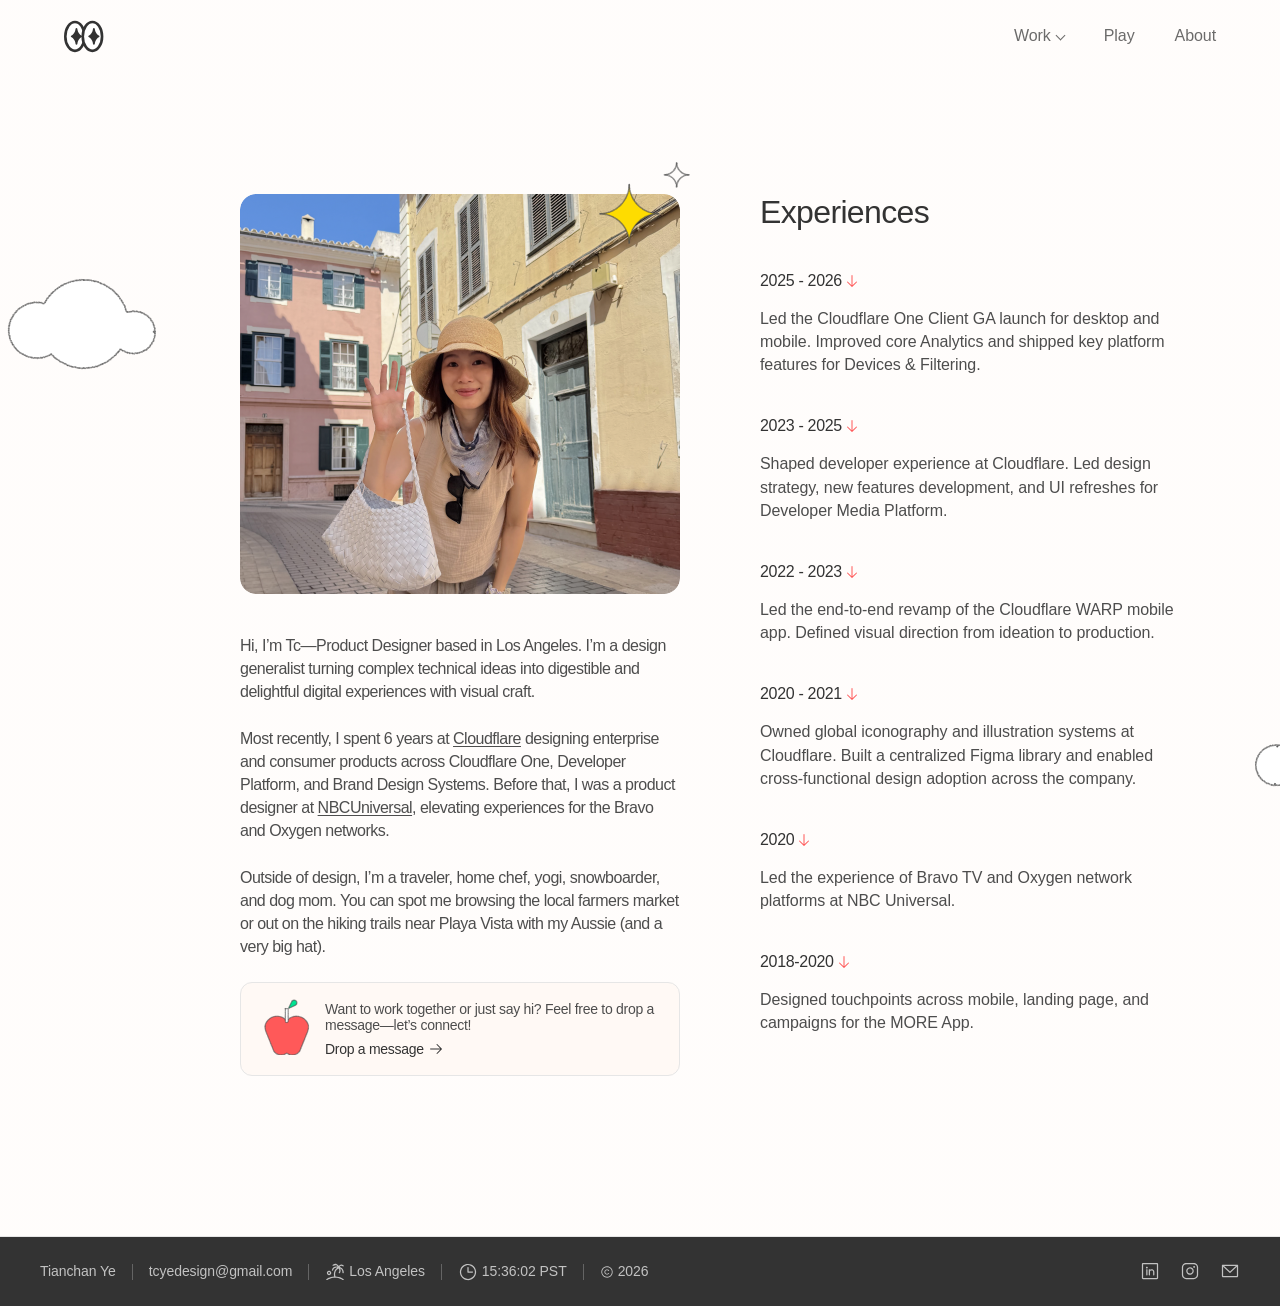
==== commit 421f9da1: "Add the Image Watermarking case study and update the CF1 MVP workflow frame. Co-authored-by: Cursor " ====
--- a/about.html
+++ b/about.html
@@ -199,7 +199,7 @@
         </div>
     </div>
 
-    <script src="js/site-chrome.js?v=work-nav-medium-20260817" data-active="about" data-base=""></script>
+    <script src="js/site-chrome.js?v=watermark-case-20260927" data-active="about" data-base=""></script>
     <script src="js/about-contact.js?v=about-contact-web3forms-key-20260810"></script>
 </body>
 </html>
--- a/css/styles.css
+++ b/css/styles.css
@@ -13,6 +13,19 @@
   min-height: 100%;
   /* Overscroll / rubber-band below footer matches footer fill (not bare white). */
   background-color: var(--color-black-strong, #333);
+}
+
+/* Pulling the home hero down reveals the root background above the page.
+   Paint the top of the viewport with the hero fill (#fff9f5). The bottom
+   stays footer-dark so the bounce under the footer does not turn cream. */
+@media (min-width: 701px) {
+  html:has(.hero-band) {
+    background-image: linear-gradient(#fff9f5, #fff9f5);
+    background-repeat: no-repeat;
+    background-size: 100% 50vh;
+    background-position: top center;
+    background-attachment: fixed;
+  }
 }
 
 body {
@@ -1675,7 +1688,7 @@
 
 /* CF1 — Figma frame 1115:10834 exported PNG (native aspect) */
 .project-block-cf1 .project.project--split .project-image {
-  aspect-ratio: 991 / 894;
+  aspect-ratio: 989 / 894;
   overflow: hidden;
   background: transparent;
 }
@@ -1688,6 +1701,31 @@
 .project-block-cf1 .project.project--split .project-cover {
   object-fit: contain;
   object-position: center center;
+}
+
+/* Cover_Watermark — Figma 1239:6019 is a 460 square.
+   Drop shadow renders to 512.03×460, starting 26.015 left of the frame. */
+.project-block-watermark .project.project--split .project-image {
+  aspect-ratio: 1;
+  overflow: visible;
+  background: transparent;
+}
+
+.project-block-watermark .project.project--split .project-cover-frame,
+.project-block-watermark .project.project--split .project-cover-picture {
+  position: relative;
+  overflow: visible;
+}
+
+.project-block-watermark .project.project--split .project-cover {
+  position: absolute;
+  top: 0;
+  left: calc(-26.015 / 460 * 100%);
+  width: calc(512.03 / 460 * 100%);
+  height: 100%;
+  max-width: none;
+  object-fit: fill;
+  object-position: left center;
 }
 
 /* WARP Figma Image is slightly taller than square */
@@ -3297,6 +3335,16 @@
     aspect-ratio: 1;
   }
 
+  /* CF1 GA cover — keep full 960×600 composition on mobile (no square crop) */
+  .project-page .case-header .case-media.case-media--cf1-cover:not(.case-media--video) {
+    aspect-ratio: 960 / 600;
+  }
+
+  .project-page .case-header .case-media.case-media--cf1-cover img {
+    object-fit: cover;
+    object-position: center;
+  }
+
   .project-page .case-header .case-media.case-media--warp:not(.case-media--video):not(.case-carousel--warp) {
     aspect-ratio: 964 / 1051;
   }
@@ -3304,14 +3352,41 @@
   /* Interactive Final Design carousel — scale with content column */
   .project-page .case-header .case-media.case-carousel--warp {
     aspect-ratio: auto;
+    margin-bottom: 0;
   }
 
   .project-page .case-carousel--warp .case-carousel__stage {
     border-radius: 0;
+    aspect-ratio: auto;
+    height: auto;
+    overflow-x: hidden;
+    overflow-y: visible;
+  }
+
+  .project-page .case-carousel--warp .case-carousel__track {
+    height: auto;
+    gap: 16px;
+  }
+
+  /* Phones 69% larger than desktop proportion (30% then +30% again); keep 203.2∶440 aspect */
+  .project-page .case-carousel--warp .case-carousel__slide {
+    width: calc(203.2 * 1.69 / 960 * 100%);
+    height: auto;
+    aspect-ratio: 203.2 / 440;
   }
 
   .project-page .case-carousel--warp .case-carousel__slide img {
     border-radius: 8px;
+    height: 100%;
+  }
+
+  .project-page .case-carousel--warp .case-carousel__actions {
+    position: relative;
+    top: auto;
+    left: auto;
+    width: 100%;
+    margin-top: 16px;
+    justify-content: flex-end;
   }
 
   .project-page .case-carousel--warp .case-carousel__btn {
@@ -3899,6 +3974,11 @@
   gap: 40px;
 }
 
+/* Figma 1239:12789 — 64px between the intro and the two decision titles */
+.project-page .case-section--gap-64 {
+  gap: 64px;
+}
+
 .project-page .case-section-intro {
   display: flex;
   flex-direction: column;
@@ -3926,6 +4006,54 @@
   letter-spacing: var(--text-title-md-tracking);
   line-height: var(--text-title-md-line);
   color: var(--text-strong);
+}
+
+.project-page .case-bullet-list {
+  margin: 0;
+  padding-left: 1.4em;
+  max-width: 800px;
+  list-style: disc;
+  font-size: var(--text-body-size);
+  font-weight: var(--text-body-weight);
+  line-height: var(--text-body-line);
+  letter-spacing: var(--text-body-tracking);
+  color: var(--text-body);
+}
+
+.project-page .case-bullet-list li + li {
+  margin-top: 0.5em;
+}
+
+.project-page .case-decision-grid {
+  display: grid;
+  grid-template-columns: 1fr 1fr;
+  gap: 40px;
+  width: 100%;
+}
+
+.project-page .case-decision {
+  display: flex;
+  flex-direction: column;
+  gap: 24px;
+  min-width: 0;
+}
+
+.project-page .case-decision h3 {
+  margin: 0;
+  font-family: var(--font-sans);
+  font-size: var(--text-title-md-size);
+  font-weight: 500;
+  letter-spacing: var(--text-title-md-tracking);
+  line-height: var(--text-title-md-line);
+  color: var(--text-strong);
+}
+
+.project-page .case-decision p {
+  max-width: none;
+}
+
+.project-page .case-decision .case-figure {
+  margin-top: auto;
 }
 
 .project-page .case-callout {
@@ -4506,7 +4634,8 @@
 
   .project-page .case-insight-grid,
   .project-page .case-result-row,
-  .project-page .case-metrics {
+  .project-page .case-metrics,
+  .project-page .case-decision-grid {
     grid-template-columns: 1fr;
   }
 
